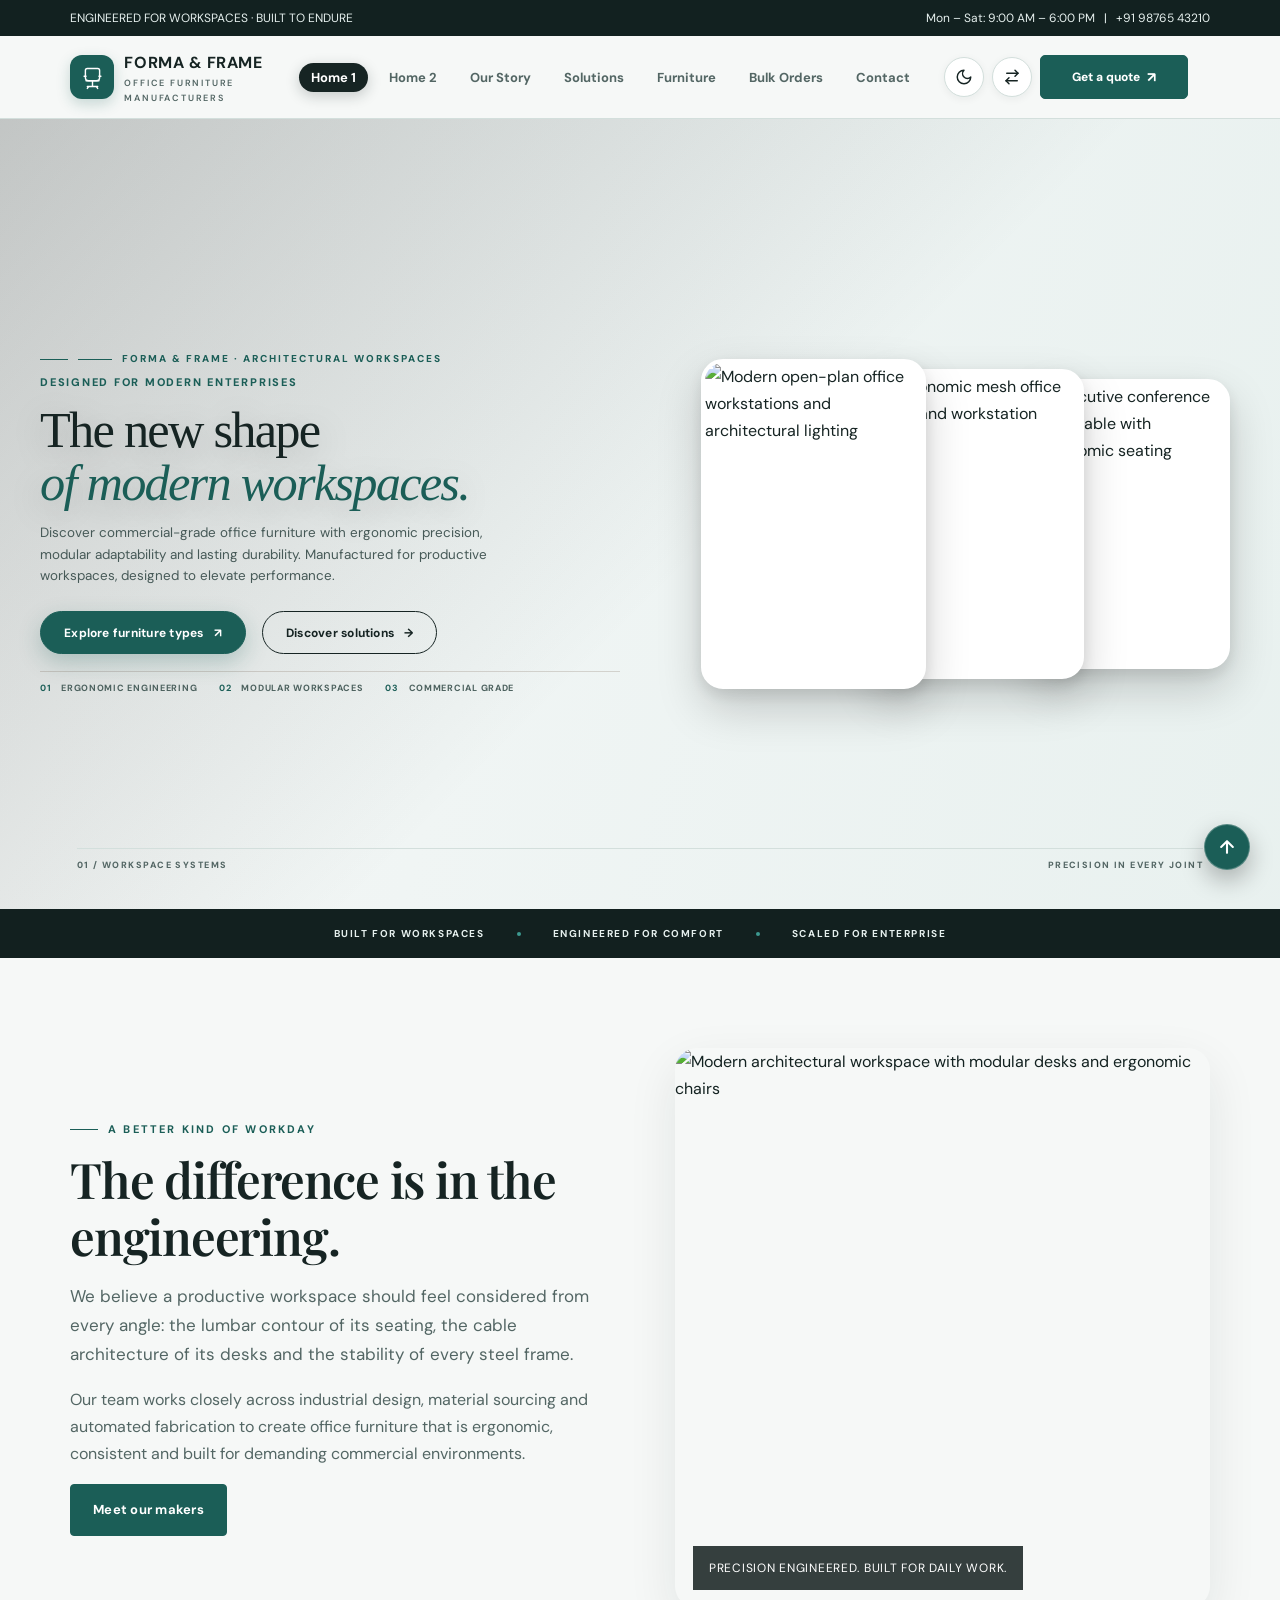
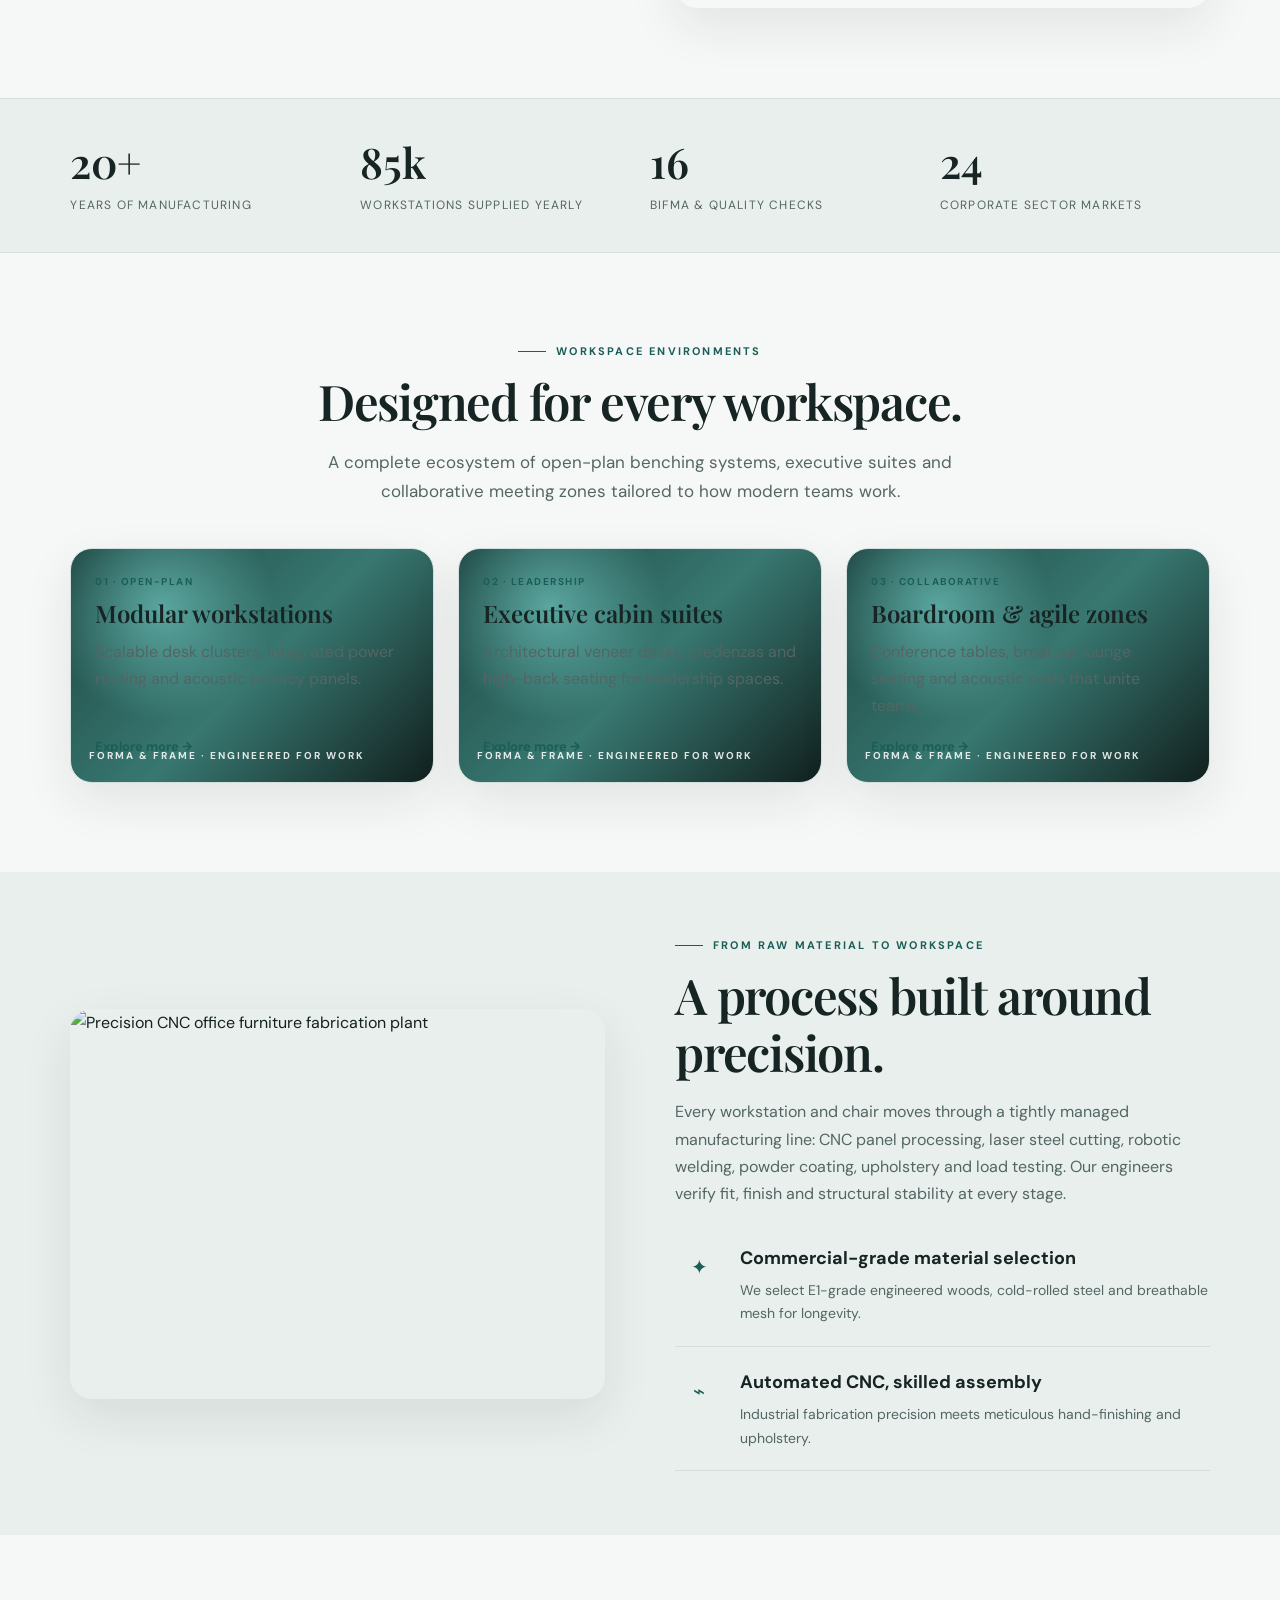
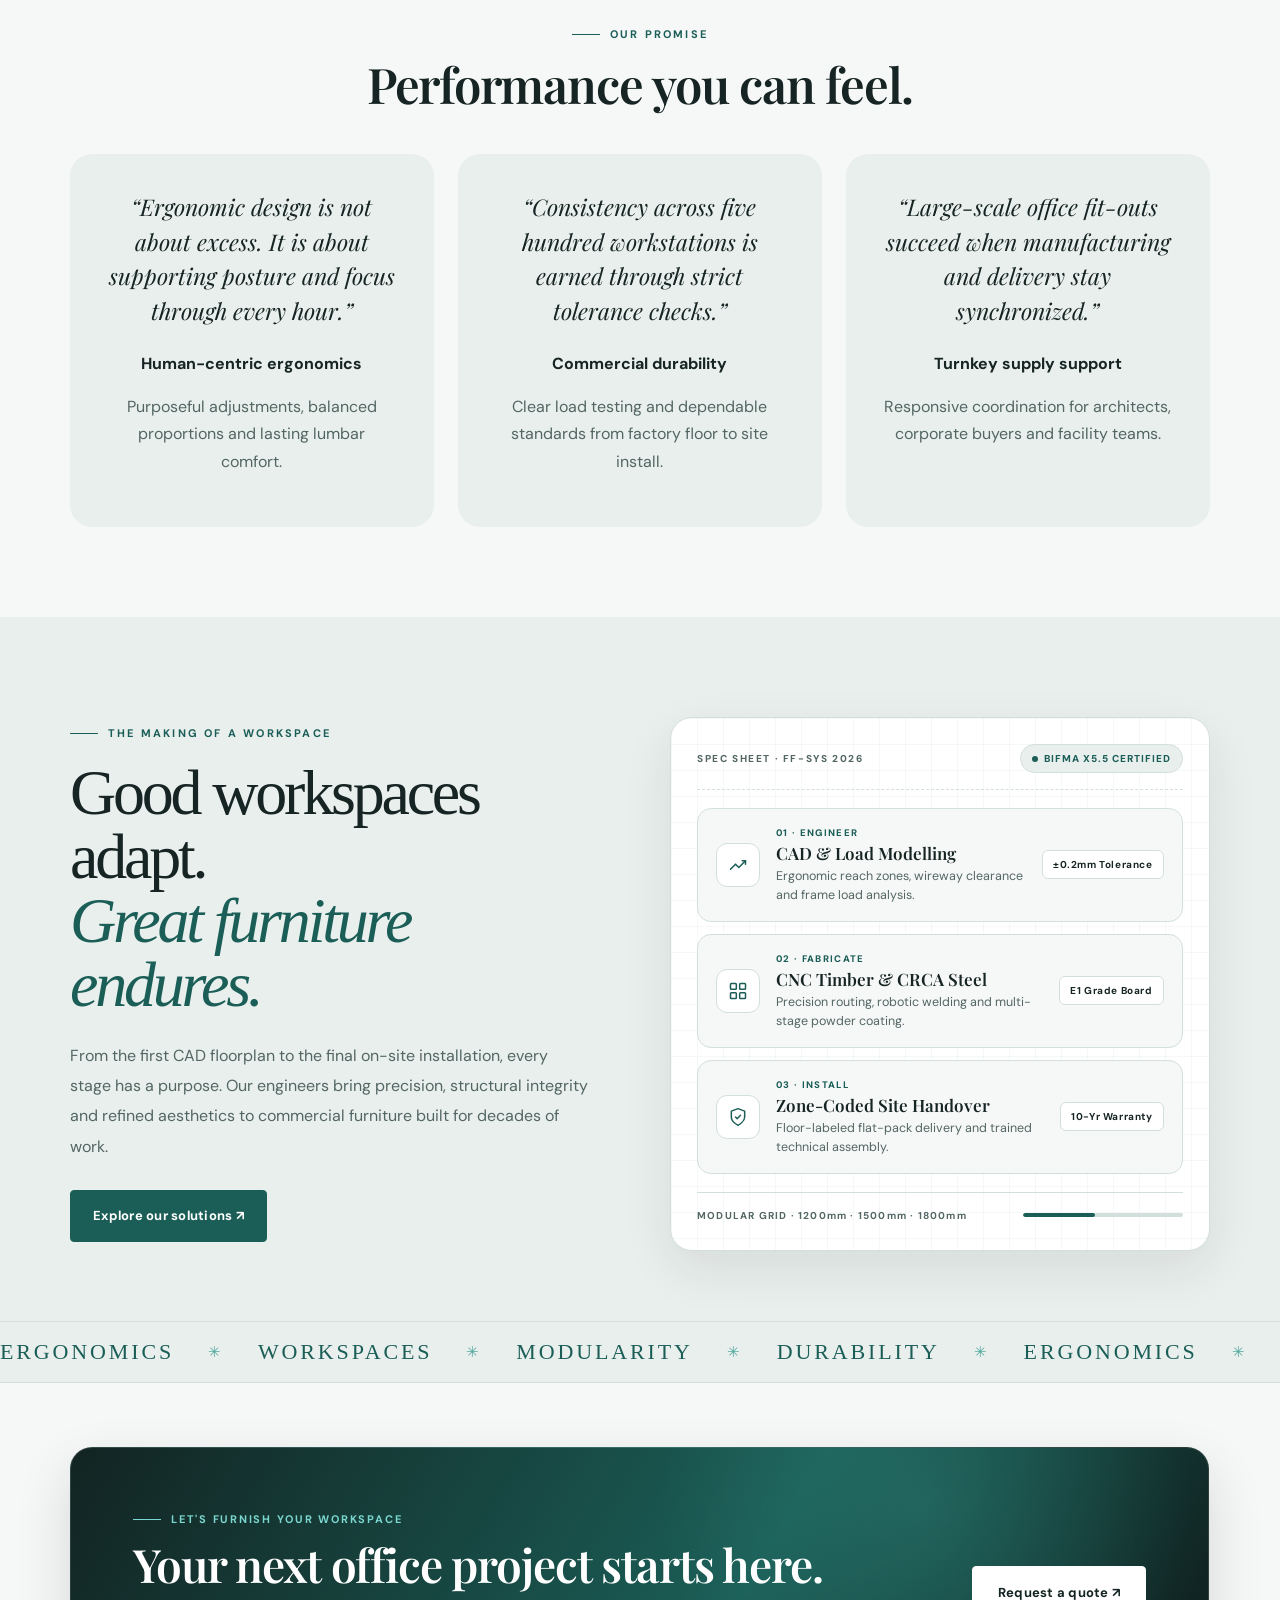
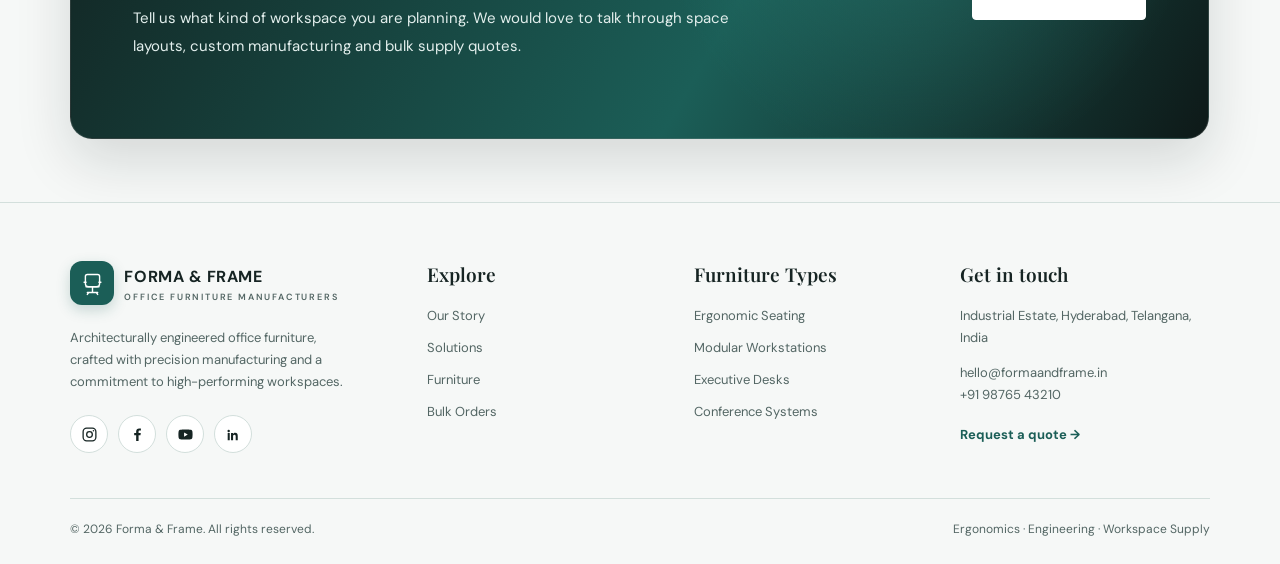
==== index.html @ 7ad36240 "Initial commit: Forma & Frame Office Furniture Manufacturer & Supplier website" ====
<!doctype html>
<html lang="en" dir="ltr">
<head>
  <meta charset="utf-8">
  <meta name="viewport" content="width=device-width,initial-scale=1">
  <meta name="description" content="Commercial office furniture manufacturer and supplier creating ergonomic workspaces, modular workstations, and bulk corporate supply partnerships.">
  <title>Home 1 | Forma &amp; Frame</title>
  <link rel="icon" type="image/svg+xml" href="assets/favicon.svg">
  <link rel="stylesheet" href="assets/style.css">
</head>
<body>

  <!-- ================= TOP BAR ================= -->
  <div class="topline">
    <div class="container">
      <span>ENGINEERED FOR WORKSPACES · BUILT TO ENDURE</span>
      <span>Mon – Sat: 9:00 AM – 6:00 PM &nbsp; | &nbsp; +91 98765 43210</span>
    </div>
  </div>

  <!-- ================= HEADER & NAVIGATION ================= -->
  <header class="header">
    <div class="container navwrap">
      <a class="brand" href="index.html">
        <span class="brandmark" aria-hidden="true">
          <svg viewBox="0 0 48 48" role="img" focusable="false">
            <path d="M16 10h16a3 3 0 0 1 3 3v11a5 5 0 0 1-5 5H18a5 5 0 0 1-5-5V13a3 3 0 0 1 3-3z" fill="none" stroke="currentColor" stroke-width="2.2" stroke-linecap="round" stroke-linejoin="round"/>
            <path d="M11 22h3m20 0h3M14 29h20M24 29v9m-8 0h16m-14 0-2 3m14-3 2 3" fill="none" stroke="currentColor" stroke-width="2.2" stroke-linecap="round" stroke-linejoin="round"/>
          </svg>
        </span>
        <span>FORMA &amp; FRAME<small>OFFICE FURNITURE MANUFACTURERS</small></span>
      </a>

      <nav class="navlinks" id="navlinks">
        <a href="index.html" class="active">Home 1</a>
        <a href="home-2.html" class="">Home 2</a>
        <a href="our-story.html" class="">Our Story</a>
        <a href="solutions.html" class="">Solutions</a>
        <a href="furniture.html" class="">Furniture</a>
        <a href="bulk-orders.html" class="">Bulk Orders</a>
        <a href="contact.html" class="">Contact</a>
        <div class="nav-menu-tools">
          <button class="tool tool-theme" id="themeBtn" aria-label="Toggle light and dark theme" title="Toggle theme">
            <span class="tool-symbol" aria-hidden="true">
              <svg class="icon-moon" viewBox="0 0 24 24"><path d="M12 3a6 6 0 0 0 9 9 9 9 0 1 1-9-9Z"/></svg>
              <svg class="icon-sun" viewBox="0 0 24 24"><circle cx="12" cy="12" r="4"/><path d="M12 2v2m0 16v2M4.93 4.93l1.41 1.41m11.32 11.32 1.41 1.41M2 12h2m16 0h2M4.93 19.07l1.41-1.41m11.32-11.32 1.41-1.41"/></svg>
            </span>
            <span class="tool-label">Theme</span>
          </button>
          <button class="tool tool-rtl" id="rtlBtn" aria-label="Switch text direction" title="Switch LTR and RTL">
            <span class="tool-symbol rtl-symbol" aria-hidden="true">
              <svg viewBox="0 0 24 24"><path d="M16 3l4 4-4 4"/><path d="M20 7H5"/><path d="M8 21l-4-4 4-4"/><path d="M4 17h15"/></svg>
            </span>
            <span class="tool-label">LTR / RTL</span>
          </button>
          <a class="nav-contact" href="get-quote.html">Get a quote <span>↗</span></a>
        </div>
      </nav>

      <div class="navtools">
        <button class="menu-btn" id="menuBtn" aria-label="Open menu" aria-expanded="false">☰</button>
      </div>
    </div>
  </header>

  <main>

    <!-- ================= HERO SECTION ================= -->
    <section class="hero hero-luxe hero-home-one">
      <div class="container hero-luxe-grid">
        <div class="hero-content reveal">
          <span class="eyebrow"><span class="eyebrow-line"></span> FORMA &amp; FRAME · ARCHITECTURAL WORKSPACES</span>
          <p class="hero-kicker">DESIGNED FOR MODERN ENTERPRISES</p>
          <h1 class="display hero-title-one">The new shape<br><em>of modern workspaces.</em></h1>
          <p class="hero-description">Discover commercial-grade office furniture with ergonomic precision, modular adaptability and lasting durability. Manufactured for productive workspaces, designed to elevate performance.</p>
          <div class="hero-actions">
            <a class="btn hero-btn-primary" href="furniture.html">Explore furniture types <span>↗</span></a>
            <a class="btn outline hero-btn-secondary" href="solutions.html">Discover solutions <span>→</span></a>
          </div>
          <div class="hero-proof">
            <span><b>01</b> ERGONOMIC ENGINEERING</span>
            <span><b>02</b> MODULAR WORKSPACES</span>
            <span><b>03</b> COMMERCIAL GRADE</span>
          </div>
        </div>

        <div class="hero-sequence-wrap reveal">
          <div class="hero-sequence-stage">
            <div class="hero-sequence-card seq-card-1" title="Modular Open Workspaces">
              <img src="https://images.unsplash.com/photo-1497366216548-37526070297c?auto=format&fit=crop&w=1000&q=85" alt="Modern open-plan office workstations and architectural lighting" loading="eager">
            </div>
            <div class="hero-sequence-card seq-card-2" title="Ergonomic Task Seating">
              <img src="https://images.unsplash.com/photo-1580480055273-228ff5388ef8?auto=format&fit=crop&w=1000&q=85" alt="Ergonomic mesh office chair and workstation setup" loading="eager">
            </div>
            <div class="hero-sequence-card seq-card-3" title="Executive Boardrooms">
              <img src="https://images.unsplash.com/photo-1497366811353-6870744d04b2?auto=format&fit=crop&w=1000&q=85" alt="Executive conference room table with ergonomic seating" loading="eager">
            </div>
          </div>
        </div>
      </div>

      <div class="hero-bottom-rule">
        <span>01 / WORKSPACE SYSTEMS</span>
        <span>PRECISION IN EVERY JOINT</span>
      </div>
    </section>

    <!-- ================= BRAND PROMISE BAND ================= -->
    <section class="brand-promise">
      <div class="container">
        <span>BUILT FOR WORKSPACES</span>
        <i></i>
        <span>ENGINEERED FOR COMFORT</span>
        <i></i>
        <span>SCALED FOR ENTERPRISE</span>
      </div>
    </section>

    <!-- ================= ENGINEERING INTRO SECTION ================= -->
    <section class="section">
      <div class="container split">
        <div class="reveal">
          <span class="eyebrow">A BETTER KIND OF WORKDAY</span>
          <h2 class="h2">The difference is in the engineering.</h2>
          <p class="lead">We believe a productive workspace should feel considered from every angle: the lumbar contour of its seating, the cable architecture of its desks and the stability of every steel frame.</p>
          <p class="muted">Our team works closely across industrial design, material sourcing and automated fabrication to create office furniture that is ergonomic, consistent and built for demanding commercial environments.</p>
          <a class="btn" href="our-story.html">Meet our makers</a>
        </div>
        <div class="photo tall reveal">
          <img src="https://images.unsplash.com/photo-1497215728101-856f4ea42174?auto=format&fit=crop&w=1600&q=88" alt="Modern architectural workspace with modular desks and ergonomic chairs">
          <div class="photo-caption">PRECISION ENGINEERED. BUILT FOR DAILY WORK.</div>
        </div>
      </div>
    </section>

    <!-- ================= STATISTICS BAND ================= -->
    <section class="statband">
      <div class="container stats">
        <div class="stat">
          <strong>20+</strong>
          <span>Years of manufacturing</span>
        </div>
        <div class="stat">
          <strong>85k</strong>
          <span>Workstations supplied yearly</span>
        </div>
        <div class="stat">
          <strong>16</strong>
          <span>BIFMA &amp; quality checks</span>
        </div>
        <div class="stat">
          <strong>24</strong>
          <span>Corporate sector markets</span>
        </div>
      </div>
    </section>

    <!-- ================= WORKSPACE ENVIRONMENTS (3 CARDS) ================= -->
    <section class="section">
      <div class="container">
        <div class="section-head center">
          <span class="eyebrow">WORKSPACE ENVIRONMENTS</span>
          <h2 class="h2">Designed for every workspace.</h2>
          <p class="lead" style="margin:auto">A complete ecosystem of open-plan benching systems, executive suites and collaborative meeting zones tailored to how modern teams work.</p>
        </div>

        <div class="grid three">
          <article class="card reveal">
            <img src="https://images.unsplash.com/photo-1524758631624-e2822e304c36?auto=format&fit=crop&w=1600&q=88" alt="Open-plan modular team workstations" loading="lazy">
            <div class="card-body">
              <span class="tag">01 · Open-Plan</span>
              <h3 class="h3">Modular workstations</h3>
              <p>Scalable desk clusters, integrated power routing and acoustic privacy panels.</p>
              <a class="link-arrow" href="furniture.html">Explore more →</a>
            </div>
          </article>

          <article class="card reveal">
            <img src="https://images.unsplash.com/photo-1518455027359-f3f8164ba6bd?auto=format&fit=crop&w=1600&q=88" alt="Executive office suite desk and seating" loading="lazy">
            <div class="card-body">
              <span class="tag">02 · Leadership</span>
              <h3 class="h3">Executive cabin suites</h3>
              <p>Architectural veneer desks, credenzas and high-back seating for leadership spaces.</p>
              <a class="link-arrow" href="furniture.html">Explore more →</a>
            </div>
          </article>

          <article class="card reveal">
            <img src="https://images.unsplash.com/photo-1517502884422-41eaead166d4?auto=format&fit=crop&w=1600&q=88" alt="Collaborative conference room and breakout workspace" loading="lazy">
            <div class="card-body">
              <span class="tag">03 · Collaborative</span>
              <h3 class="h3">Boardroom &amp; agile zones</h3>
              <p>Conference tables, breakout lounge seating and acoustic pods that unite teams.</p>
              <a class="link-arrow" href="furniture.html">Explore more →</a>
            </div>
          </article>
        </div>
      </div>
    </section>

    <!-- ================= MANUFACTURING PROCESS SPLIT ================= -->
    <section class="section tight" style="background:var(--surface2)">
      <div class="container split">
        <div class="photo reveal">
          <img src="https://images.unsplash.com/photo-1581092160607-ee22621dd758?auto=format&fit=crop&w=1600&q=88" alt="Precision CNC office furniture fabrication plant">
        </div>
        <div class="reveal">
          <span class="eyebrow">FROM RAW MATERIAL TO WORKSPACE</span>
          <h2 class="h2">A process built around precision.</h2>
          <p class="muted">Every workstation and chair moves through a tightly managed manufacturing line: CNC panel processing, laser steel cutting, robotic welding, powder coating, upholstery and load testing. Our engineers verify fit, finish and structural stability at every stage.</p>
          <div class="feature">
            <span class="feature-icon">✦</span>
            <div>
              <h3>Commercial-grade material selection</h3>
              <p>We select E1-grade engineered woods, cold-rolled steel and breathable mesh for longevity.</p>
            </div>
          </div>
          <div class="feature">
            <span class="feature-icon">⌁</span>
            <div>
              <h3>Automated CNC, skilled assembly</h3>
              <p>Industrial fabrication precision meets meticulous hand-finishing and upholstery.</p>
            </div>
          </div>
        </div>
      </div>
    </section>

    <!-- ================= OUR PROMISE / TESTIMONIALS ================= -->
    <section class="section">
      <div class="container">
        <div class="section-head center">
          <span class="eyebrow">OUR PROMISE</span>
          <h2 class="h2">Performance you can feel.</h2>
        </div>

        <div class="grid three">
          <div class="testimonial reveal">
            <div class="quote">“Ergonomic design is not about excess. It is about supporting posture and focus through every hour.”</div>
            <b>Human-centric ergonomics</b>
            <p class="muted">Purposeful adjustments, balanced proportions and lasting lumbar comfort.</p>
          </div>

          <div class="testimonial reveal">
            <div class="quote">“Consistency across five hundred workstations is earned through strict tolerance checks.”</div>
            <b>Commercial durability</b>
            <p class="muted">Clear load testing and dependable standards from factory floor to site install.</p>
          </div>

          <div class="testimonial reveal">
            <div class="quote">“Large-scale office fit-outs succeed when manufacturing and delivery stay synchronized.”</div>
            <b>Turnkey supply support</b>
            <p class="muted">Responsive coordination for architects, corporate buyers and facility teams.</p>
          </div>
        </div>
      </div>
    </section>

    <!-- ================= ARCHITECTURAL ENGINEERING SPEC STAGE ================= -->
    <section class="motion-showcase motion-showcase-one">
      <div class="container motion-showcase-grid">
        <div class="motion-copy reveal">
          <span class="eyebrow">THE MAKING OF A WORKSPACE</span>
          <h2 class="h2">Good workspaces adapt.<br><em>Great furniture endures.</em></h2>
          <p>From the first CAD floorplan to the final on-site installation, every stage has a purpose. Our engineers bring precision, structural integrity and refined aesthetics to commercial furniture built for decades of work.</p>
          <a class="btn" href="solutions.html">Explore our solutions ↗</a>
        </div>

        <div class="blueprint-stage reveal" aria-label="Architectural office furniture engineering specifications">
          <div class="blueprint-header">
            <span class="blueprint-code">SPEC SHEET · FF-SYS 2026</span>
            <span class="blueprint-badge"><i></i> BIFMA X5.5 CERTIFIED</span>
          </div>

          <div class="blueprint-modules">
            <div class="blueprint-module">
              <div class="blueprint-icon" aria-hidden="true">
                <svg viewBox="0 0 24 24"><path d="M3 17l6-6 4 4 8-8"/><path d="M17 7h4v4"/></svg>
              </div>
              <div class="blueprint-meta">
                <span>01 · ENGINEER</span>
                <h3>CAD &amp; Load Modelling</h3>
                <p>Ergonomic reach zones, wireway clearance and frame load analysis.</p>
              </div>
              <span class="blueprint-spec">±0.2mm Tolerance</span>
            </div>

            <div class="blueprint-module">
              <div class="blueprint-icon" aria-hidden="true">
                <svg viewBox="0 0 24 24"><rect x="3" y="3" width="7" height="7" rx="1"/><rect x="14" y="3" width="7" height="7" rx="1"/><rect x="3" y="14" width="7" height="7" rx="1"/><rect x="14" y="14" width="7" height="7" rx="1"/></svg>
              </div>
              <div class="blueprint-meta">
                <span>02 · FABRICATE</span>
                <h3>CNC Timber &amp; CRCA Steel</h3>
                <p>Precision routing, robotic welding and multi-stage powder coating.</p>
              </div>
              <span class="blueprint-spec">E1 Grade Board</span>
            </div>

            <div class="blueprint-module">
              <div class="blueprint-icon" aria-hidden="true">
                <svg viewBox="0 0 24 24"><path d="M12 22s8-4 8-10V5l-8-3-8 3v7c0 6 8 10 8 10z"/><path d="M9 12l2 2 4-4"/></svg>
              </div>
              <div class="blueprint-meta">
                <span>03 · INSTALL</span>
                <h3>Zone-Coded Site Handover</h3>
                <p>Floor-labeled flat-pack delivery and trained technical assembly.</p>
              </div>
              <span class="blueprint-spec">10-Yr Warranty</span>
            </div>
          </div>

          <div class="blueprint-footer">
            <span>MODULAR GRID · 1200mm · 1500mm · 1800mm</span>
            <div class="blueprint-caliper" aria-hidden="true"><i></i></div>
          </div>
        </div>
      </div>

      <div class="moving-word-track">
        <div class="moving-word-inner">
          <span>ERGONOMICS</span><i>✳</i>
          <span>WORKSPACES</span><i>✳</i>
          <span>MODULARITY</span><i>✳</i>
          <span>DURABILITY</span><i>✳</i>
          <span>ERGONOMICS</span><i>✳</i>
          <span>WORKSPACES</span><i>✳</i>
          <span>MODULARITY</span><i>✳</i>
          <span>DURABILITY</span><i>✳</i>
        </div>
      </div>
    </section>

    <!-- ================= CALL TO ACTION SECTION ================= -->
    <section class="section tight">
      <div class="container">
        <div class="cta reveal" style="background-image:linear-gradient(105deg,rgba(14,26,25,.94),rgba(14,26,25,.70)),url('https://images.unsplash.com/photo-1497366754035-f200968a6e72?auto=format&fit=crop&w=1800&q=85');background-position:center;background-size:cover">
          <div>
            <span class="eyebrow">LET'S FURNISH YOUR WORKSPACE</span>
            <h2 class="h2" style="color:white">Your next office project starts here.</h2>
            <p>Tell us what kind of workspace you are planning. We would love to talk through space layouts, custom manufacturing and bulk supply quotes.</p>
          </div>
          <a class="btn light" href="get-quote.html">Request a quote ↗</a>
        </div>
      </div>
    </section>

  </main>

  <!-- ================= FOOTER ================= -->
  <footer class="footer">
    <div class="container">
      <div class="footer-grid">
        <div>
          <a class="brand" href="index.html">
            <span class="brandmark" aria-hidden="true">
              <svg viewBox="0 0 48 48" role="img" focusable="false">
                <path d="M16 10h16a3 3 0 0 1 3 3v11a5 5 0 0 1-5 5H18a5 5 0 0 1-5-5V13a3 3 0 0 1 3-3z" fill="none" stroke="currentColor" stroke-width="2.2" stroke-linecap="round" stroke-linejoin="round"/>
                <path d="M11 22h3m20 0h3M14 29h20M24 29v9m-8 0h16m-14 0-2 3m14-3 2 3" fill="none" stroke="currentColor" stroke-width="2.2" stroke-linecap="round" stroke-linejoin="round"/>
              </svg>
            </span>
            <span>FORMA &amp; FRAME<small>OFFICE FURNITURE MANUFACTURERS</small></span>
          </a>
          <p style="max-width:290px;margin-top:20px">Architecturally engineered office furniture, crafted with precision manufacturing and a commitment to high-performing workspaces.</p>
          <div class="footer-social" aria-label="Social media">
            <a href="https://www.instagram.com/" target="_blank" rel="noopener" aria-label="Instagram" title="Instagram">
              <svg viewBox="0 0 24 24" aria-hidden="true"><rect x="3" y="3" width="18" height="18" rx="5" fill="none" stroke="currentColor" stroke-width="1.8"/><circle cx="12" cy="12" r="4" fill="none" stroke="currentColor" stroke-width="1.8"/><circle cx="17.6" cy="6.7" r="1.1" fill="currentColor"/></svg>
            </a>
            <a href="https://www.facebook.com/" target="_blank" rel="noopener" aria-label="Facebook" title="Facebook">
              <svg viewBox="0 0 24 24" aria-hidden="true"><path fill="currentColor" d="M13.5 21v-8h2.7l.4-3.1h-3.1v-2c0-.9.3-1.5 1.6-1.5h1.7V3.6c-.3 0-1.3-.1-2.5-.1-2.5 0-4.2 1.5-4.2 4.3v2.1H7.3V13h2.8v8z"/></svg>
            </a>
            <a href="https://www.youtube.com/" target="_blank" rel="noopener" aria-label="YouTube" title="YouTube">
              <svg viewBox="0 0 24 24" aria-hidden="true"><path fill="currentColor" d="M21.58 7.19a2.5 2.5 0 0 0-1.76-1.77C18.26 5 12 5 12 5s-6.26 0-7.82.42A2.5 2.5 0 0 0 2.42 7.19C2 8.76 2 12 2 12s0 3.24.42 4.81a2.5 2.5 0 0 0 1.76 1.77C5.74 19 12 19 12 19s6.26 0 7.82-.42a2.5 2.5 0 0 0 1.76-1.77C22 15.24 22 12 22 12s0-3.24-.42-4.81zM10 15V9l5.2 3z"/></svg>
            </a>
            <a href="https://www.linkedin.com/" target="_blank" rel="noopener" aria-label="LinkedIn" title="LinkedIn">
              <svg viewBox="0 0 24 24" aria-hidden="true"><path fill="currentColor" d="M5.2 8.7a1.7 1.7 0 1 0 0-3.4 1.7 1.7 0 0 0 0 3.4ZM3.8 10h2.9v10H3.8zm4.7 0h2.8v1.4h.1c.4-.8 1.4-1.7 2.9-1.7 3.1 0 3.7 2 3.7 4.6V20h-2.9v-5.1c0-1.2 0-2.7-1.7-2.7s-2 1.3-2 2.6V20H8.5z"/></svg>
            </a>
          </div>
        </div>

        <div>
          <h3>Explore</h3>
          <div class="footer-links">
            <a href="our-story.html">Our Story</a>
            <a href="solutions.html">Solutions</a>
            <a href="furniture.html">Furniture</a>
            <a href="bulk-orders.html">Bulk Orders</a>
          </div>
        </div>

        <div>
          <h3>Furniture Types</h3>
          <div class="footer-links">
            <a href="furniture.html">Ergonomic Seating</a>
            <a href="furniture.html">Modular Workstations</a>
            <a href="furniture.html">Executive Desks</a>
            <a href="furniture.html">Conference Systems</a>
          </div>
        </div>

        <div>
          <h3>Get in touch</h3>
          <p>Industrial Estate, Hyderabad, Telangana, India</p>
          <p>hello@formaandframe.in<br>+91 98765 43210</p>
          <a class="link-arrow" href="get-quote.html">Request a quote →</a>
        </div>
      </div>

      <div class="footer-bottom">
        <span>© 2026 Forma &amp; Frame. All rights reserved.</span>
        <span>Ergonomics · Engineering · Workspace Supply</span>
        <button class="back-to-top" type="button" aria-label="Back to top" title="Back to top">
          <svg viewBox="0 0 24 24" aria-hidden="true" fill="none" stroke="currentColor" stroke-width="2.5" stroke-linecap="round" stroke-linejoin="round"><path d="M12 19V5m-7 7 7-7 7 7"/></svg>
        </button>
      </div>
    </div>
  </footer>

  <script src="assets/script.js"></script>
</body>
</html>
---- assets/style.css ----
@import url('https://fonts.googleapis.com/css2?family=DM+Sans:wght@400;500;600;700&family=Playfair+Display:wght@500;600;700&display=swap');
:root{--bg:#f6f8f7;--surface:#fff;--surface2:#e9efed;--text:#162423;--muted:#536664;--line:#d3dfdc;--accent:#1b5e57;--accent2:#2e857c;--nav:#f6f8f7;--shadow:0 18px 50px rgba(18,38,36,.09);--radius:22px}*{box-sizing:border-box}html{scroll-behavior:smooth;scroll-padding-top:90px}body{margin:0;background:var(--bg);color:var(--text);font:16px/1.7 'DM Sans',sans-serif;transition:background .25s,color .25s}body.dark{--bg:#111817;--surface:#192322;--surface2:#212e2c;--text:#eef4f3;--muted:#9eb2af;--line:#2d3e3c;--nav:#141d1c;--shadow:0 18px 50px rgba(0,0,0,.35);--accent:#52b7ae;--accent2:#7bd6cf}body[dir=rtl]{font-family:'DM Sans',sans-serif}a{color:inherit;text-decoration:none}img{display:block;max-width:100%;width:100%;object-fit:cover}button,input,textarea,select{font:inherit}.container{width:min(1160px,calc(100% - 44px));margin:auto}.topline{background:#122120;color:#e6f0ee;font-size:12px;padding:8px 0}.topline .container{display:flex;justify-content:space-between;gap:20px}.header{position:sticky;top:0;z-index:50;background:var(--nav);border-bottom:1px solid var(--line);backdrop-filter:blur(16px)}.navwrap{height:82px;display:flex;align-items:center;justify-content:space-between;gap:20px}.brand{display:flex;align-items:center;gap:11px;font-weight:700;letter-spacing:.04em}.brandmark{width:42px;height:42px;border-radius:50%;display:grid;place-items:center;background:var(--accent);color:white;font-family:Georgia;font-size:21px}.brand small{display:block;font-size:9px;letter-spacing:.2em;color:var(--muted);font-weight:600}.navlinks{display:flex;align-items:center;gap:24px;font-size:13px;font-weight:700}.navlinks a{color:var(--muted);transition:.2s}.navlinks a:hover,.navlinks a.active{color:var(--accent)}.navtools{display:flex;align-items:center;gap:8px}.tool,.menu-btn{border:1px solid var(--line);background:var(--surface);color:var(--text);border-radius:50px;padding:9px 12px;cursor:pointer;font-size:12px}.menu-btn{display:none}.btn{display:inline-flex;align-items:center;justify-content:center;gap:10px;padding:14px 22px;border-radius:4px;background:var(--accent);color:#fff;border:1px solid var(--accent);font-weight:700;font-size:13px;letter-spacing:.02em;transition:.25s;cursor:pointer}.btn:hover{background:var(--text);border-color:var(--text);color:var(--bg);transform:translateY(-2px)}.btn:hover *{color:var(--bg)}.btn.outline{background:transparent;color:var(--text);border-color:var(--line)}.btn.outline:hover{background:var(--text);border-color:var(--text);color:var(--bg)}.btn.light{background:#fff;color:#142423;border-color:#fff}.btn.light:hover{background:var(--text);border-color:var(--text);color:var(--bg)}.eyebrow{color:var(--accent);font-size:11px;font-weight:700;letter-spacing:.2em;text-transform:uppercase;display:flex;align-items:center;gap:10px}.eyebrow:before{content:'';width:28px;height:1px;background:currentColor}.center{text-align:center}.center .eyebrow{justify-content:center}.display{font:600 clamp(42px,6vw,76px)/1.08 'Playfair Display',serif;letter-spacing:-.035em;margin:18px 0}.h2{font:600 clamp(32px,4vw,49px)/1.16 'Playfair Display',serif;letter-spacing:-.025em;margin:12px 0 18px}.h3{font:600 24px/1.25 'Playfair Display',serif;margin:0 0 10px}.lead{font-size:17px;color:var(--muted);max-width:650px}.muted{color:var(--muted)}.section{padding:94px 0}.section.tight{padding:66px 0}.section-head{max-width:720px;margin-bottom:42px}.section-head.center{margin-left:auto;margin-right:auto}.hero{min-height:680px;display:flex;align-items:center;position:relative;color:white;background-size:cover;background-position:center;isolation:isolate}.hero:before{content:'';position:absolute;inset:0;background:linear-gradient(90deg,rgba(14,25,24,.82),rgba(14,25,24,.22));z-index:-1}.hero-content{max-width:710px;padding:100px 0}.hero .eyebrow{color:#7bd6cf}.hero p{color:#e2efed;max-width:560px;font-size:18px;margin:22px 0 32px}.hero .display{max-width:760px}.hero-actions{display:flex;gap:12px;flex-wrap:wrap}.hero-note{position:absolute;right:5%;bottom:44px;border-left:1px solid rgba(255,255,255,.55);padding-left:18px;font-size:12px;color:#e6f2f0}.grid{display:grid;gap:24px}.grid.two{grid-template-columns:repeat(2,1fr)}.grid.three{grid-template-columns:repeat(3,1fr)}.grid.four{grid-template-columns:repeat(4,1fr)}.split{display:grid;grid-template-columns:1fr 1fr;gap:70px;align-items:center}.photo{border-radius:var(--radius);overflow:hidden;position:relative;box-shadow:var(--shadow)}.photo img{height:100%;min-height:390px;transition:transform .7s}.photo:hover img{transform:scale(1.04)}.photo.tall img{min-height:560px}.photo-caption{position:absolute;bottom:18px;left:18px;background:rgba(16,28,27,.84);color:white;padding:12px 16px;font-size:12px;letter-spacing:.06em}.card{background:var(--surface);border:1px solid var(--line);border-radius:var(--radius);overflow:hidden;box-shadow:var(--shadow);transition:transform .3s,border .3s}.card:hover{transform:translateY(-7px);border-color:var(--accent2)}.card img{height:245px}.card-body{padding:24px}.card-body p{color:var(--muted);margin:0 0 16px}.tag{font-size:10px;text-transform:uppercase;letter-spacing:.15em;color:var(--accent);font-weight:700}.link-arrow{color:var(--accent);font-size:13px;font-weight:700}.statband{background:var(--surface2);border-block:1px solid var(--line)}.stats{display:grid;grid-template-columns:repeat(4,1fr);gap:20px;padding:35px 0}.stat strong{font:600 42px 'Playfair Display';display:block}.stat span{font-size:12px;color:var(--muted);text-transform:uppercase;letter-spacing:.1em}.quote{font:italic 23px/1.5 'Playfair Display';max-width:800px;margin:0 auto 22px}.avatar{width:46px;height:46px;border-radius:50%;object-fit:cover}.testimonial{padding:36px;background:var(--surface2);border-radius:var(--radius);text-align:center}.cta{background:linear-gradient(110deg,rgba(16,30,28,.92),rgba(16,30,28,.62)),url(https://images.unsplash.com/photo-1497366216548-37526070297c?auto=format&fit=crop&w=1200&q=85) center/cover;color:white;border-radius:var(--radius);padding:58px;display:flex;justify-content:space-between;align-items:center;gap:30px}.cta p{color:#d8e8e6;max-width:550px}.page-hero{min-height:350px;display:grid;place-items:center;text-align:center;color:white;background-size:cover;background-position:center;position:relative;isolation:isolate}.page-hero:before{content:'';position:absolute;inset:0;background:rgba(14,26,25,.68);z-index:-1}.page-hero .display{font-size:clamp(40px,5vw,60px);margin:10px 0}.crumb{font-size:12px;color:#d8e8e6}.crumb a{color:#7bd6cf}.process{display:grid;grid-template-columns:repeat(4,1fr);gap:18px}.step{padding:26px;border-top:2px solid var(--accent);background:var(--surface)}.step b{font:600 34px 'Playfair Display';color:var(--accent2)}.step p{color:var(--muted);font-size:14px}.feature{display:flex;gap:17px;padding:20px 0;border-bottom:1px solid var(--line)}.feature-icon{width:48px;height:48px;flex:none;border-radius:50%;background:var(--surface2);display:grid;place-items:center;color:var(--accent);font-size:20px}.feature h3{font-size:18px;margin:0 0 5px}.feature p{margin:0;color:var(--muted);font-size:14px}.faq{max-width:850px;margin:auto}.faq details{background:var(--surface);border:1px solid var(--line);border-radius:12px;margin:12px 0;padding:19px 22px}.faq summary{font-weight:700;cursor:pointer}.faq details p{color:var(--muted);margin-bottom:0}.contact-grid{display:grid;grid-template-columns:.85fr 1.15fr;gap:28px}.contact-panel,.form-panel{background:var(--surface);border:1px solid var(--line);border-radius:var(--radius);padding:32px}.contact-item{padding:17px 0;border-bottom:1px solid var(--line)}.contact-item small{color:var(--muted);display:block}.contact-item strong{font-size:15px}.form-grid{display:grid;grid-template-columns:1fr 1fr;gap:16px}.field{display:flex;flex-direction:column;gap:7px}.field.full{grid-column:1/-1}.field label{font-size:12px;font-weight:700}.field input,.field textarea,.field select{width:100%;padding:13px 14px;border-radius:8px;border:1px solid var(--line);background:var(--bg);color:var(--text);outline:none}.field input:focus,.field textarea:focus{border-color:var(--accent)}.field textarea{min-height:120px;resize:vertical}.mapframe{width:100%;height:340px;border:0;border-radius:var(--radius);filter:grayscale(.25)}.footer{background:var(--nav);color:var(--text);border-top:1px solid var(--line);padding:68px 0 24px}.footer-grid{display:grid;grid-template-columns:1.4fr 1fr 1fr 1.1fr;gap:40px}.footer p,.footer a{color:var(--muted);font-size:13px}.footer a:hover{color:var(--accent)}.footer h3{font:600 19px 'Playfair Display';color:var(--text);margin:0 0 18px}.footer-links{display:grid;gap:10px}.footer-bottom{border-top:1px solid var(--line);margin-top:45px;padding-top:20px;display:flex;justify-content:space-between;color:var(--muted);font-size:12px}.reveal{opacity:0;transform:translateY(22px);transition:opacity .7s,transform .7s}.reveal.visible{opacity:1;transform:none}.badge{display:inline-block;background:var(--surface2);padding:6px 10px;border-radius:50px;font-size:11px;color:var(--accent);font-weight:700}.product-price{color:var(--accent);font-weight:700}.image-strip{display:grid;grid-template-columns:1.3fr .8fr .8fr;gap:15px}.image-strip img{height:260px;border-radius:15px}.image-strip img:first-child{height:360px}.notice{margin-top:15px;font-size:13px;color:var(--muted)}
@media(max-width:1000px){.navlinks{gap:13px;font-size:12px}.navtools .tool{padding:8px}.split{gap:35px}.footer-grid{grid-template-columns:repeat(2,1fr)}}
@media(max-width:780px){.topline{display:none}.navwrap{height:72px}.menu-btn{display:inline-flex}.navlinks{display:none;position:absolute;top:72px;left:0;right:0;background:var(--nav);padding:18px 24px 25px;border-bottom:1px solid var(--line);flex-direction:column;align-items:stretch;gap:0;box-shadow:var(--shadow)}.navlinks.open{display:flex}.navlinks a{padding:12px 0;border-bottom:1px solid var(--line)}.navtools{margin-left:auto}.navtools .tool{font-size:11px}.hero{min-height:600px}.hero-content{padding:75px 0}.hero-note{display:none}.section{padding:70px 0}.grid.three,.grid.four{grid-template-columns:repeat(2,1fr)}.split{grid-template-columns:1fr;gap:30px}.photo img,.photo.tall img{min-height:300px;max-height:420px}.stats{grid-template-columns:repeat(2,1fr)}.process{grid-template-columns:repeat(2,1fr)}.contact-grid{grid-template-columns:1fr}.cta{padding:35px;display:block}.cta .btn{margin-top:10px}.page-hero{min-height:300px}}
@media(max-width:520px){.container{width:min(100% - 30px,1160px)}.brand{font-size:12px}.brandmark{width:36px;height:36px}.navtools{gap:5px}.navtools .tool{padding:8px}.grid.two,.grid.three,.grid.four{grid-template-columns:1fr}.card img{height:230px}.display{font-size:43px}.hero p{font-size:16px}.hero-actions .btn{width:100%}.stats{gap:10px}.stat strong{font-size:34px}.process{grid-template-columns:1fr}.form-grid{grid-template-columns:1fr}.field.full{grid-column:auto}.footer-grid{grid-template-columns:1fr;gap:28px}.footer-bottom{display:block;line-height:2}.image-strip{grid-template-columns:1fr 1fr}.image-strip img,.image-strip img:first-child{height:180px}.image-strip img:first-child{grid-column:1/-1}.contact-panel,.form-panel{padding:23px}.section-head{margin-bottom:28px}}
body[dir=rtl] .eyebrow:before{order:2}body[dir=rtl] .hero:before{background:linear-gradient(270deg,rgba(14,25,24,.82),rgba(14,25,24,.22))}body[dir=rtl] .photo-caption{left:auto;right:18px}body[dir=rtl] .hero-note{right:auto;left:5%;border-left:0;border-right:1px solid rgba(255,255,255,.55);padding-left:0;padding-right:18px}body[dir=rtl] .brand{letter-spacing:0}

/* PREMIUM REFINEMENT LAYER */
:root{--accent:#1b5e57;--accent2:#2e857c}
body.dark{--accent:#52b7ae;--accent2:#7bd6cf}
.hero{overflow:hidden;background-attachment:scroll}
.hero:after{content:"";position:absolute;inset:0;z-index:-1;pointer-events:none;background:linear-gradient(135deg,rgba(10,18,17,.22),transparent 55%)}
.hero-content{position:relative;z-index:1}
.hero-content .eyebrow{animation:fadeSlide .8s both}
.hero-title-one{animation:heroRise 1.05s cubic-bezier(.2,.8,.2,1) .12s both;text-wrap:balance;text-shadow:0 8px 34px rgba(0,0,0,.26)}
.hero-title-two{animation:heroReveal 1.2s cubic-bezier(.16,1,.3,1) .12s both;text-wrap:balance;text-shadow:0 10px 42px rgba(0,0,0,.3)}
.hero-content p{animation:fadeSlide .9s .35s both}
.hero-actions{animation:fadeSlide .9s .48s both}
@keyframes heroRise{from{opacity:0;transform:translateY(55px) scale(.97);filter:blur(8px)}to{opacity:1;transform:none;filter:blur(0)}}
@keyframes heroReveal{0%{opacity:0;clip-path:inset(0 0 100% 0);transform:translateY(25px)}100%{opacity:1;clip-path:inset(0);transform:none}}
@keyframes fadeSlide{from{opacity:0;transform:translateY(18px)}to{opacity:1;transform:none}}
.brand-promise{background:#12201f;color:#e6f0ee;padding:16px 0;letter-spacing:.16em;font-size:10px;font-weight:700}
.brand-promise .container{display:flex;justify-content:center;align-items:center;gap:32px;flex-wrap:wrap}
.brand-promise i{height:4px;width:4px;background:#3d9990;border-radius:50%}
.brand-promise.alt{background:var(--surface2);color:var(--text);border-bottom:1px solid var(--line)}
.reveal{transition-delay:var(--reveal-delay,0ms);will-change:transform,opacity}
.card img,.photo img,.service-feature img{filter:saturate(1.04) contrast(1.02)}
.card:hover img{transform:scale(1.055)}
.product-toolbar{display:flex;justify-content:space-between;align-items:center;gap:20px;margin:0 0 28px;padding:20px 24px;border:1px solid var(--line);border-radius:16px;background:var(--surface2)}
.product-toolbar p{margin:4px 0 0;font-size:13px}
.product-image{position:relative;overflow:hidden;background:linear-gradient(135deg,#4f8c86,#142826)}
.product-image img{height:270px;transition:transform .8s cubic-bezier(.2,.7,.2,1)}
.product-card:hover .product-image img{transform:scale(1.07)}
.product-index{position:absolute;top:16px;left:16px;background:rgba(16,30,28,.82);color:#fff;border:1px solid rgba(255,255,255,.25);padding:7px 11px;font-size:10px;letter-spacing:.14em}
.product-actions{display:flex;justify-content:space-between;align-items:center;gap:12px;flex-wrap:wrap;margin-top:20px}
.product-actions .btn{padding:11px 15px;font-size:12px}
.cart-count{display:inline-grid;place-items:center;min-width:22px;height:22px;padding:0 5px;background:#fff;color:#142826;border-radius:30px;font-size:11px}
.cart-backdrop{position:fixed;inset:0;background:rgba(10,18,17,.55);z-index:100;opacity:0;visibility:hidden;transition:.3s}
.cart-backdrop.open{opacity:1;visibility:visible}
.cart-drawer{position:fixed;z-index:101;right:0;top:0;width:min(460px,100%);height:100dvh;background:var(--surface);color:var(--text);padding:30px;display:flex;flex-direction:column;transform:translateX(105%);transition:transform .38s cubic-bezier(.2,.8,.2,1);box-shadow:-20px 0 70px rgba(0,0,0,.2)}
.cart-drawer.open{transform:translateX(0)}
.cart-head{display:flex;justify-content:space-between;align-items:center;gap:20px}
.cart-head .h2{font-size:32px;margin:5px 0}
.cart-close{width:42px;height:42px;border-radius:50%;border:1px solid var(--line);background:var(--surface2);color:var(--text);font-size:27px;cursor:pointer}
.cart-items{flex:1;overflow:auto;margin:24px 0;border-block:1px solid var(--line)}
.cart-line{display:flex;justify-content:space-between;align-items:center;gap:14px;padding:18px 0;border-bottom:1px solid var(--line)}
.cart-line strong,.cart-line small{display:block}.cart-line small{color:var(--muted);font-size:11px;margin-top:3px}
.qty-control{display:flex;align-items:center;gap:8px}.qty-control button{width:28px;height:28px;border-radius:50%;border:1px solid var(--line);background:var(--surface2);color:var(--text);cursor:pointer}.qty-control .remove-item{font-size:18px;color:#b34c3c}
.cart-foot{display:grid;gap:10px}.cart-foot .btn{width:100%}.cart-lock{overflow:hidden}
.service-feature-grid{display:grid;gap:28px}
.service-feature{display:grid;grid-template-columns:1fr 1fr;gap:42px;align-items:center;background:var(--surface);border:1px solid var(--line);border-radius:24px;overflow:hidden;box-shadow:var(--shadow)}
.service-feature.reverse img{order:2}.service-feature img{height:360px;min-height:100%;object-fit:cover;transition:transform .7s}.service-feature:hover img{transform:scale(1.035)}
.service-feature>div{padding:32px 42px 32px 0}.service-feature.reverse>div{padding:32px 0 32px 42px}
.service-feature p{color:var(--muted);line-height:1.85}
.image-fallback{background:radial-gradient(circle at 25% 25%,rgba(123,214,207,.6),transparent 35%),linear-gradient(135deg,#1d4541,#387871 52%,#11201e)!important;min-height:220px;position:relative;overflow:hidden}
.image-fallback:after{content:"FORMA & FRAME  ·  ENGINEERED FOR WORK";position:absolute;inset:auto 18px 18px;color:rgba(255,255,255,.86);font-size:10px;letter-spacing:.2em;font-weight:700}
.image-failed{display:none!important}
.page-hero{background-position:center 45%;background-size:cover}
.page-hero .container{position:relative;z-index:1}
.btn:focus-visible,.tool:focus-visible,.cart-close:focus-visible{outline:3px solid var(--accent2);outline-offset:3px}
@media(max-width:780px){.brand-promise .container{gap:12px;font-size:9px}.product-toolbar{align-items:flex-start;flex-direction:column}.product-toolbar .btn{width:100%}.service-feature,.service-feature.reverse{grid-template-columns:1fr;gap:0}.service-feature.reverse img{order:0}.service-feature img{height:250px}.service-feature>div,.service-feature.reverse>div{padding:25px}.cart-drawer{padding:22px}.product-actions{align-items:stretch}.product-actions .btn{width:100%}}
@media(prefers-reduced-motion:reduce){*,*::before,*::after{scroll-behavior:auto!important;animation-duration:.01ms!important;animation-iteration-count:1!important;transition-duration:.01ms!important}.reveal{opacity:1;transform:none}}
.hero,.page-hero{background-color:#162b29;background-image:linear-gradient(120deg,#10201e,#235852 58%,#0d1716)}

/* ===== Premium workspace refinement ===== */
:root{--ink:#142220;--gold:#26736b;--gold2:#52a89f;--paper:#f2f6f5;--motion-line:rgba(27,94,87,.26)}
body{overflow-x:hidden}
.navwrap{gap:14px}.navlinks{gap:clamp(10px,1.25vw,20px)}.navlinks a{white-space:nowrap}.navtools{display:flex;align-items:center;gap:8px;flex-shrink:0}.tool,.nav-contact{height:42px;width:106px;min-width:106px;padding:0 10px;display:inline-flex;align-items:center;justify-content:center;gap:7px;border-radius:4px;font-size:11px;font-weight:700;letter-spacing:.035em;white-space:nowrap}.nav-contact{min-width:106px;background:var(--accent);color:#fff;border:1px solid var(--accent);text-decoration:none;transition:.25s}.nav-contact:hover{transform:translateY(-2px);filter:brightness(1.08)}
.hero-luxe{position:relative;isolation:isolate;min-height:700px;padding:76px 0 32px;background:var(--surface2)!important;color:var(--text);overflow:hidden}.hero-luxe:before{content:"";position:absolute;inset:0;z-index:-1;background:radial-gradient(circle at 75% 25%,rgba(27,94,87,.18),transparent 34%),linear-gradient(135deg,rgba(255,255,255,.25),transparent 50%)}.hero-luxe .container{position:relative;z-index:1}.hero-luxe-grid{display:grid;grid-template-columns:.95fr 1.05fr;align-items:center;gap:44px;min-height:570px}.hero-luxe .hero-content{max-width:620px}.hero-luxe .eyebrow{display:flex;align-items:center;gap:12px;color:var(--accent);font-size:10px;letter-spacing:.22em;font-weight:800}.eyebrow-line{width:34px;height:1px;background:var(--accent);display:inline-block}.hero-kicker{font-size:11px!important;letter-spacing:.2em!important;font-weight:800;color:var(--muted)!important;margin:32px 0 10px!important}.hero-luxe .display{font-family:Georgia,'Times New Roman',serif;font-weight:500;letter-spacing:-.065em;line-height:.91;font-size:clamp(60px,7vw,104px);margin:0 0 24px;max-width:720px}.hero-luxe .display em,.motion-copy h2 em,.kinetic-copy h2 em{color:var(--accent);font-style:italic;font-weight:400}.hero-description{max-width:510px;color:var(--muted);font-size:16px;line-height:1.85;margin:0 0 30px}.hero-actions{display:flex;align-items:center;gap:25px;flex-wrap:wrap}.hero-actions .btn{min-height:52px;padding-inline:24px}.text-cta{font-size:12px;font-weight:800;color:var(--text);text-decoration:none;display:inline-flex;gap:12px;align-items:center}.text-cta span{font-size:19px;transition:transform .25s}.text-cta:hover span{transform:translateX(5px)}.hero-proof{display:flex;gap:22px;flex-wrap:wrap;margin-top:54px;padding-top:18px;border-top:1px solid var(--line)}.hero-proof span{font-size:9px;letter-spacing:.1em;color:var(--muted);font-weight:700}.hero-proof b{color:var(--accent);margin-right:7px}.hero-art{position:relative;min-height:540px}.hero-image-main{position:absolute;inset:0 7% 4% 13%;overflow:hidden;border-radius:46% 46% 5px 5px;box-shadow:0 35px 70px rgba(18,38,36,.2);animation:heroImageFloat 8s ease-in-out infinite}.hero-image-main img,.hero-image-float img,.hero-two-image img,.hero-two-image-small img{width:100%;height:100%;object-fit:cover;display:block}.hero-image-main:after,.hero-two-image:after{content:"";position:absolute;inset:0;background:linear-gradient(180deg,transparent 55%,rgba(12,24,22,.25))}.hero-image-float{position:absolute;z-index:2;width:34%;height:190px;overflow:hidden;border:7px solid var(--surface2);box-shadow:0 18px 40px rgba(0,0,0,.18)}.float-top{right:0;top:9%;animation:floatSoft 6s ease-in-out infinite}.float-bottom{left:0;bottom:8%;animation:floatSoft 7s ease-in-out infinite reverse}.hero-stamp{position:absolute;z-index:3;right:3%;bottom:13%;width:104px;height:104px;border-radius:50%;display:flex;flex-direction:column;align-items:center;justify-content:center;background:var(--accent);color:white;box-shadow:0 12px 28px rgba(0,0,0,.2);transform:rotate(11deg);animation:stampPulse 4s ease-in-out infinite}.hero-stamp span{font-size:8px;letter-spacing:.2em}.hero-stamp b{font:700 24px Georgia}.hero-art-caption{position:absolute;right:0;top:1%;writing-mode:vertical-rl;font-size:9px;letter-spacing:.22em;color:var(--muted)}.hero-bottom-rule{display:flex;justify-content:space-between;border-top:1px solid var(--line);padding-top:15px;margin-top:18px;font-size:9px;letter-spacing:.16em;color:var(--muted);font-weight:800}
.hero-home-two{background:var(--surface)!important;padding-top:48px}.hero-two-top{display:flex;justify-content:space-between;align-items:center;border-bottom:1px solid var(--line);padding-bottom:20px}.hero-edition{font-size:9px;letter-spacing:.18em;color:var(--muted)}.hero-two-layout{display:grid;grid-template-columns:.9fr 1.1fr;align-items:center;gap:50px;padding:48px 0 42px}.hero-two-title{position:relative;z-index:2}.hero-two-title .hero-kicker{margin-top:0!important}.hero-two-title .display{font-size:clamp(66px,8vw,116px);line-height:.86}.hero-two-visual{position:relative;height:480px}.hero-two-image{position:absolute;inset:0 0 0 12%;overflow:hidden;border-radius:3px 3px 110px 3px;box-shadow:0 30px 65px rgba(0,0,0,.18);animation:heroImageFloat 9s ease-in-out infinite}.hero-two-image-small{position:absolute;left:0;bottom:8%;width:35%;height:190px;border:8px solid var(--surface);overflow:hidden;box-shadow:0 18px 38px rgba(0,0,0,.2);animation:floatSoft 7s ease-in-out infinite}.hero-two-note{position:absolute;right:-15px;top:12%;width:135px;height:135px;background:var(--accent);color:#fff;display:flex;flex-direction:column;align-items:center;justify-content:center;gap:5px;transform:rotate(5deg);box-shadow:0 18px 40px rgba(0,0,0,.18);animation:stampPulse 5s ease-in-out infinite}.hero-two-note b,.hero-two-note span{font-size:9px;letter-spacing:.14em}.hero-two-note i{font-style:normal;font-size:23px;margin-top:5px}.hero-two-footer{display:flex;justify-content:space-between;gap:12px;border-top:1px solid var(--line);padding-top:19px;color:var(--muted);font-size:9px;font-weight:800;letter-spacing:.14em;flex-wrap:wrap}
.motion-showcase{position:relative;padding:100px 0 0;background:var(--surface2);overflow:hidden}.motion-showcase-grid{display:grid;grid-template-columns:1fr 1fr;align-items:center;gap:60px;min-height:410px}.motion-copy{max-width:560px}.motion-copy h2,.kinetic-copy h2{font:500 clamp(42px,5vw,68px)/1 Georgia,serif;letter-spacing:-.05em;margin:18px 0 24px}.motion-copy p,.kinetic-copy p{color:var(--muted);line-height:1.9;max-width:520px;margin-bottom:28px}.craft-orbit{height:380px;max-width:440px;width:100%;margin:auto;position:relative;display:grid;place-items:center}.orbit{position:absolute;border:1px solid var(--motion-line);border-radius:50%;animation:orbitSpin 24s linear infinite}.orbit-a{width:300px;height:300px}.orbit-b{width:390px;height:390px;border-style:dashed;animation-direction:reverse;animation-duration:34s}.orbit-core{width:170px;height:170px;border-radius:50%;background:var(--accent);color:white;display:flex;flex-direction:column;align-items:center;justify-content:center;box-shadow:0 20px 50px rgba(20,66,61,.25);animation:corePulse 4s ease-in-out infinite}.orbit-core span{font-size:9px;letter-spacing:.2em}.orbit-core b{font:700 32px Georgia}.orbit-chip{position:absolute;padding:10px 14px;background:var(--surface);border:1px solid var(--line);box-shadow:var(--shadow);font-size:9px;letter-spacing:.1em;font-weight:800;animation:chipFloat 5s ease-in-out infinite}.chip-one{top:8%;left:18%}.chip-two{right:1%;top:47%;animation-delay:-1.5s}.chip-three{left:13%;bottom:7%;animation-delay:-3s}.moving-word-track{margin-top:70px;border-block:1px solid var(--line);overflow:hidden;padding:17px 0;color:var(--accent);white-space:nowrap}.moving-word-inner{display:flex;align-items:center;justify-content:space-around;gap:34px;width:max-content;animation:marquee 32s linear infinite;font:500 22px Georgia,serif;letter-spacing:.13em}.moving-word-inner i{font-style:normal;font-size:15px;color:var(--gold2)}.moving-word-track:hover .moving-word-inner{animation-play-state:paused}
.value-motion-section{overflow:hidden}.value-motion-section .section-head{max-width:760px;margin:0 auto 46px}.value-motion-grid{display:grid;grid-template-columns:repeat(3,1fr);gap:18px}.value-motion-card{position:relative;min-height:300px;padding:32px;background:var(--surface2);border:1px solid var(--line);overflow:hidden;transition:transform .45s,box-shadow .45s}.value-motion-card:before{content:"";position:absolute;width:180px;height:180px;border:1px solid var(--motion-line);border-radius:50%;right:-70px;top:-70px;transition:transform .7s}.value-motion-card:hover{transform:translateY(-10px);box-shadow:var(--shadow)}.value-motion-card:hover:before{transform:scale(1.6)}.vm-number{position:absolute;right:25px;top:24px;font:italic 28px Georgia;color:var(--accent);opacity:.65}.vm-symbol{font:48px Georgia;color:var(--accent);margin-bottom:26px;animation:symbolDrift 5s ease-in-out infinite}.vm-two .vm-symbol{animation-delay:-1.7s}.vm-three .vm-symbol{animation-delay:-3s}.value-motion-card .tag{display:block;margin-bottom:10px}.value-motion-card p{color:var(--muted);line-height:1.8}.vm-line{position:absolute;left:0;bottom:0;width:100%;height:3px;background:var(--line);overflow:hidden}.vm-line:after{content:"";display:block;width:40%;height:100%;background:var(--accent);animation:lineTravel 4s ease-in-out infinite alternate}.track-light{margin-top:60px}.reverse-track{animation-direction:reverse}
.kinetic-section{overflow:hidden;background:var(--surface2)}.kinetic-layout{display:grid;grid-template-columns:1fr 1fr;align-items:center;gap:50px}.kinetic-diagram{height:430px;position:relative;display:grid;place-items:center}.kinetic-ring{position:absolute;border:1px solid var(--motion-line);border-radius:50%;animation:orbitSpin 30s linear infinite}.ring-one{width:280px;height:280px}.ring-two{width:390px;height:390px;border-style:dashed;animation-direction:reverse}.kinetic-center{width:155px;height:155px;border-radius:50%;background:var(--accent);color:white;display:flex;flex-direction:column;align-items:center;justify-content:center;box-shadow:0 20px 50px rgba(0,0,0,.18);z-index:2;animation:corePulse 5s infinite}.kinetic-center span,.kinetic-center small{font-size:8px;letter-spacing:.2em}.kinetic-center b{font:700 28px Georgia}.kinetic-node{position:absolute;z-index:3;width:76px;height:76px;border-radius:50%;background:var(--surface);border:1px solid var(--line);box-shadow:var(--shadow);display:flex;flex-direction:column;align-items:center;justify-content:center;animation:nodeFloat 5s ease-in-out infinite}.kinetic-node b{font:italic 20px Georgia;color:var(--accent)}.kinetic-node span{font-size:8px;letter-spacing:.1em;font-weight:800}.node-a{top:3%;left:42%}.node-b{right:0;top:42%;animation-delay:-1.2s}.node-c{bottom:1%;left:42%;animation-delay:-2.4s}.node-d{left:0;top:42%;animation-delay:-3.6s}
.journey-motion{padding:50px 0;background:var(--surface2);overflow:hidden}.journey-motion-inner>.eyebrow{display:block;text-align:center;color:var(--accent);font-size:10px;letter-spacing:.2em;font-weight:800;margin-bottom:25px}.journey-steps{display:flex;align-items:center;justify-content:space-between;gap:10px;white-space:nowrap}.journey-steps span{font-size:10px;color:var(--muted);letter-spacing:.12em}.journey-steps b{color:var(--text);margin-left:5px}.journey-steps i{font-style:normal;color:var(--accent);animation:arrowNudge 1.6s ease-in-out infinite}.journey-progress{height:2px;background:var(--line);margin-top:25px;overflow:hidden}.journey-progress span{display:block;height:100%;width:28%;background:var(--accent);animation:progressTravel 5s ease-in-out infinite alternate}
@keyframes heroRise{from{opacity:0;transform:translateY(55px);clip-path:inset(0 0 100% 0)}to{opacity:1;transform:translateY(0);clip-path:inset(0)}}@keyframes heroReveal{0%{opacity:0;letter-spacing:-.12em;transform:translateY(30px) skewY(3deg)}100%{opacity:1;letter-spacing:-.065em;transform:none}}@keyframes heroImageFloat{0%,100%{transform:translateY(0) rotate(0)}50%{transform:translateY(-12px) rotate(.7deg)}}@keyframes floatSoft{0%,100%{transform:translateY(0) rotate(0)}50%{transform:translateY(-13px) rotate(-2deg)}}@keyframes stampPulse{0%,100%{transform:rotate(7deg) scale(1)}50%{transform:rotate(12deg) scale(1.05)}}@keyframes orbitSpin{to{transform:rotate(360deg)}}@keyframes corePulse{0%,100%{box-shadow:0 20px 50px rgba(20,66,61,.2);transform:scale(1)}50%{box-shadow:0 25px 65px rgba(20,66,61,.35);transform:scale(1.035)}}@keyframes chipFloat{0%,100%{transform:translateY(0)}50%{transform:translateY(-9px)}}@keyframes marquee{to{transform:translateX(-50%)}}@keyframes symbolDrift{0%,100%{transform:translateY(0) rotate(-8deg)}50%{transform:translateY(-7px) rotate(8deg)}}@keyframes lineTravel{from{transform:translateX(-100%)}to{transform:translateX(250%)}}@keyframes nodeFloat{0%,100%{transform:translateY(0)}50%{transform:translateY(-10px)}}@keyframes arrowNudge{0%,100%{transform:translateX(0)}50%{transform:translateX(5px)}}@keyframes progressTravel{from{transform:translateX(0)}to{transform:translateX(250%)}}
body.dark .hero-luxe{background:#121b1a!important;color:#eef4f3}body.dark .hero-luxe:before{background:radial-gradient(circle at 75% 25%,rgba(82,183,174,.17),transparent 34%),linear-gradient(135deg,rgba(255,255,255,.02),transparent 50%)}body.dark .hero-image-float,body.dark .hero-two-image-small{border-color:#121b1a}body.dark .value-motion-card,body.dark .kinetic-node,body.dark .orbit-chip{background:#1b2726}body.dark .nav-contact{color:#fff}
@media(max-width:1100px){.navlinks{gap:9px}.navlinks a{font-size:10px}.nav-contact{min-width:95px}.tool{min-width:70px;padding:0 8px}.hero-luxe-grid{gap:25px}.hero-luxe .display{font-size:clamp(58px,7vw,84px)}}
@media(max-width:900px){.navwrap{flex-wrap:wrap}.navtools{margin-left:auto}.navlinks{order:3;width:100%}.hero-luxe{padding-top:54px}.hero-luxe-grid,.hero-two-layout,.motion-showcase-grid,.kinetic-layout{grid-template-columns:1fr}.hero-luxe-grid{gap:18px}.hero-art{min-height:480px;max-width:620px;width:100%;margin:auto}.hero-two-layout{gap:28px}.hero-two-visual{max-width:650px;width:100%;margin:auto}.hero-proof{margin-top:35px}.motion-showcase-grid{gap:20px}.craft-orbit{margin-top:20px}.kinetic-diagram{max-width:500px;width:100%;margin:auto}.value-motion-grid{gap:12px}.value-motion-card{padding:25px}}
@media(max-width:680px){.navtools{gap:5px}.tool,.nav-contact{height:38px;width:92px;min-width:92px;padding:0 8px;font-size:10px}.nav-contact{padding:0 8px}.hero-luxe{padding:42px 0 24px;min-height:auto}.hero-luxe .display{font-size:clamp(54px,15vw,78px)}.hero-description{font-size:14px}.hero-art{min-height:390px}.hero-image-main{inset:0 5% 4% 12%}.hero-image-float{height:135px;width:36%;border-width:5px}.hero-stamp{width:82px;height:82px}.hero-stamp b{font-size:19px}.hero-art-caption{font-size:7px}.hero-proof{gap:10px;margin-top:30px}.hero-proof span{font-size:8px}.hero-bottom-rule{font-size:7px}.hero-two-top{align-items:flex-start;gap:12px}.hero-two-top .eyebrow{max-width:230px;line-height:1.6}.hero-two-layout{padding:36px 0 28px}.hero-two-visual{height:360px}.hero-two-image-small{height:125px;border-width:5px}.hero-two-note{width:100px;height:100px;right:0}.hero-two-footer{font-size:7px;gap:9px}.value-motion-grid{grid-template-columns:1fr}.value-motion-card{min-height:245px}.journey-steps{justify-content:flex-start;overflow:hidden;animation:marquee 18s linear infinite;width:max-content}.journey-motion-inner{overflow:hidden}.journey-steps i{margin:0 9px}.motion-showcase{padding-top:65px}.motion-showcase-grid{min-height:0}.craft-orbit{height:320px}.orbit-a{width:235px;height:235px}.orbit-b{width:300px;height:300px}.orbit-core{width:135px;height:135px}.orbit-core b{font-size:26px}.kinetic-diagram{height:340px}.ring-one{width:220px;height:220px}.ring-two{width:300px;height:300px}.kinetic-center{width:125px;height:125px}.kinetic-node{width:65px;height:65px}.moving-word-inner{font-size:17px}.hero-actions{gap:16px}.hero-actions .btn{min-height:46px;padding-inline:17px}}
@media(prefers-reduced-motion:reduce){.hero-luxe .display,.hero-image-main,.hero-image-float,.hero-stamp,.hero-two-note,.orbit,.orbit-core,.orbit-chip,.moving-word-inner,.vm-symbol,.vm-line:after,.kinetic-ring,.kinetic-center,.kinetic-node,.journey-steps,.journey-progress span{animation:none!important}}

/* PREMIUM REFINEMENT V4 — breathing room and clear homepage typography */
:root{--page-gutter:clamp(22px,6vw,88px)}
.container{width:min(1200px,calc(100% - (var(--page-gutter)*2)))!important;margin-inline:auto!important}
.section{padding-block:clamp(64px,7vw,96px)}.section.tight{padding-block:clamp(48px,5vw,68px)}
.header .container,.topline .container,.footer .container{width:min(1200px,calc(100% - (var(--page-gutter)*2)))!important}
.hero-luxe{min-height:620px;padding:clamp(54px,6vw,82px) 0 34px;overflow:hidden}
.hero-luxe-grid{min-height:500px;gap:clamp(28px,4vw,58px)}
.hero-luxe .hero-content,.hero-two-title{max-width:590px;padding-inline:clamp(0px,1vw,12px)}
.hero-luxe .display{font-family:Georgia,'Times New Roman',serif;font-size:clamp(48px,5.2vw,76px)!important;line-height:1.08!important;letter-spacing:-.035em!important;font-weight:500!important;max-width:590px;margin:14px 0 22px;color:#162423!important;text-wrap:balance;animation:cleanHeroIn .9s cubic-bezier(.2,.75,.2,1) both}
.hero-luxe .display em{color:#1b5e57!important;font-style:italic;font-weight:400}
.hero-luxe .hero-kicker{color:#1b5e57!important;font-size:11px!important;font-weight:800;letter-spacing:.16em!important;margin:12px 0 10px!important}
.hero-luxe .eyebrow{color:#1b5e57!important;line-height:1.6}
.hero-luxe .hero-description{color:#465957!important;font-size:16px!important;line-height:1.85!important;max-width:510px;margin:0 0 25px!important}
.hero-luxe .hero-actions{align-items:center;gap:14px;margin-top:22px}
.hero-luxe .hero-proof{margin-top:40px;padding-top:17px;border-top:1px solid rgba(27,94,87,.2);gap:18px}
.hero-luxe .hero-proof span{color:#4c615e!important}.hero-luxe .hero-proof b{color:#1b5e57!important}
.hero-luxe.hero-home-one{background:linear-gradient(115deg,#f2f7f6 0%,#e5efed 55%,#d7e6e3 100%)!important}
.hero-luxe.hero-home-two{background:linear-gradient(125deg,#eef5f4 0%,#e1ecea 58%,#f5f9f8 100%)!important}
.hero-luxe:before{background:radial-gradient(circle at 78% 22%,rgba(27,94,87,.12),transparent 30%),linear-gradient(120deg,rgba(255,255,255,.25),transparent 60%)!important}
.hero-art{margin:0 12px;min-height:480px}.hero-image-main{inset:2% 7% 4% 8%;border-radius:4px 90px 4px 4px;box-shadow:0 28px 70px rgba(18,38,36,.16)}
.hero-image-float{border:7px solid #e9f0ef;box-shadow:0 16px 45px rgba(18,38,36,.18)}
.hero-two-layout{padding:42px 0 36px;gap:clamp(28px,5vw,70px)}.hero-two-visual{margin:0 12px;min-height:480px}
.hero-two-image{border-radius:90px 4px 4px 4px;box-shadow:0 28px 70px rgba(18,38,36,.17)}.hero-two-image-small{border:7px solid #eaf1f0;box-shadow:0 16px 45px rgba(18,38,36,.18)}
.hero-two-note{background:#1b5e57;color:#fff}.hero-two-footer{border-top:1px solid rgba(27,94,87,.22);padding-top:18px;color:#4c615e}.hero-bottom-rule{color:#4c615e}
body.dark .hero-luxe .display{color:#eef5f4!important}body.dark .hero-luxe .display em{color:#68cac1!important}
body.dark .hero-luxe .hero-kicker,body.dark .hero-luxe .eyebrow{color:#68cac1!important}body.dark .hero-luxe .hero-description{color:#c9dbd9!important}
body.dark .hero-luxe .hero-proof span,body.dark .hero-two-footer{color:#b6cbc8!important}body.dark .hero-luxe .hero-proof b{color:#68cac1!important}
body.dark .hero-luxe.hero-home-one,body.dark .hero-luxe.hero-home-two{background:linear-gradient(120deg,#131d1c,#1d2d2b 60%,#152120)!important}
body.dark .hero-luxe:before{background:radial-gradient(circle at 78% 22%,rgba(82,183,174,.16),transparent 32%)!important}
body.dark .hero-image-float,body.dark .hero-two-image-small{border-color:#131d1c}
.page-hero{padding:clamp(56px,7vw,90px) 0!important;text-align:center;background-position:center!important}.page-hero .container{max-width:1200px;text-align:center}
.page-hero .display{font-size:clamp(38px,4.4vw,58px)!important;line-height:1.12!important;margin:12px auto!important;text-wrap:balance}
.page-hero p{max-width:700px;margin:0 auto!important;color:#e8f2f0!important}
.photo,.card,.trend-card,.testimonial{overflow:hidden}.photo img,.card>img,.trend-image img{transition:transform .8s cubic-bezier(.2,.7,.2,1),filter .6s}
.photo:hover img,.card:hover>img,.trend-card:hover .trend-image img{transform:scale(1.045)}
.trending-collection{background:var(--surface2);overflow:hidden}.trend-grid{display:grid;grid-template-columns:1.2fr 1fr 1fr;gap:22px;align-items:stretch}
.trend-card{background:var(--surface);border:1px solid var(--line);border-radius:16px;box-shadow:var(--shadow);transition:transform .35s,box-shadow .35s}.trend-card:hover{transform:translateY(-8px);box-shadow:0 24px 60px rgba(18,38,36,.14)}
.trend-image{height:250px;position:relative;overflow:hidden;background:linear-gradient(135deg,#b5cecb,#2a6b64)}.trend-feature .trend-image{height:315px}.trend-image img{height:100%;object-fit:cover}
.trend-label{position:absolute;left:16px;bottom:15px;background:rgba(16,30,28,.80);color:#fff;padding:7px 11px;border-radius:30px;font-size:9px;letter-spacing:.13em;font-weight:800}
.trend-copy{padding:22px}.trend-copy>span{font-size:9px;letter-spacing:.17em;color:var(--accent);font-weight:800}.trend-copy h3{font:600 24px/1.2 Georgia,serif;margin:8px 0}
.trend-copy p{font-size:13px;line-height:1.8;color:var(--muted);min-height:68px}.trend-bottom-cta{display:flex;justify-content:space-between;align-items:center;gap:20px;margin-top:28px;padding:22px 25px;border:1px solid var(--line);border-radius:12px;background:var(--surface)}
.trend-bottom-cta p{margin:0;color:var(--muted);font-weight:600}body.dark .trend-card,body.dark .trend-bottom-cta{background:var(--surface)}body.dark .trend-label{background:rgba(14,22,21,.86)}
@keyframes cleanHeroIn{from{opacity:0;transform:translateY(18px)}to{opacity:1;transform:translateY(0)}}
@media(max-width:900px){.hero-luxe-grid,.hero-two-layout{grid-template-columns:1fr}.hero-art,.hero-two-visual{max-width:650px;width:100%;margin:20px auto 0}.trend-grid{grid-template-columns:1fr 1fr}.trend-feature{grid-column:1/-1}.trend-feature .trend-image{height:290px}}
@media(max-width:600px){:root{--page-gutter:18px}.hero-luxe{padding:42px 0 26px;min-height:auto}.hero-luxe .display{font-size:clamp(43px,11.5vw,58px)!important;line-height:1.12!important;margin:12px 0 18px}.hero-luxe .hero-description{font-size:14px!important}.hero-art{min-height:350px}.hero-two-visual{height:350px;min-height:350px}.hero-proof{flex-wrap:wrap}.hero-proof span{font-size:8px}.trend-grid{grid-template-columns:1fr}.trend-feature{grid-column:auto}.trend-image,.trend-feature .trend-image{height:245px}.trend-bottom-cta{align-items:flex-start;flex-direction:column}.page-hero{padding:54px 0!important}}
@media(prefers-reduced-motion:reduce){.hero-luxe .display{animation:none!important}.trend-card,.trend-image img{transition:none!important}}


/* PREMIUM V5 — editorial hero, consistent page rhythm, distinct inner banners */
:root{--site-gutter:clamp(22px,5.5vw,84px)}
.container{width:min(1200px,calc(100% - 2 * var(--site-gutter)))!important;margin-inline:auto!important}
.section{padding:clamp(64px,7vw,100px) 0}
.section.tight{padding:clamp(44px,5vw,70px) 0}
.header .container,.topline .container,.footer .container{width:min(1200px,calc(100% - 2 * var(--site-gutter)))!important}
.navwrap{gap:22px;padding-block:14px!important}
.navtools{gap:10px!important}
.tool,.nav-contact{min-height:44px!important;padding:0 15px!important;display:inline-flex;align-items:center;justify-content:center;white-space:nowrap}
.nav-contact{border-radius:6px}
.hero-luxe{padding:clamp(54px,7vw,92px) 0!important;min-height:650px;display:flex;align-items:center;overflow:hidden}
.hero-luxe-grid{width:100%;align-items:center;gap:clamp(32px,5vw,76px)}
.hero-content,.hero-two-title{max-width:610px;padding:clamp(8px,1vw,14px) 0}
.hero-luxe .display{font-family:Georgia,'Times New Roman',serif!important;font-size:clamp(48px,5.1vw,72px)!important;line-height:1.08!important;letter-spacing:-.035em!important;font-weight:500!important;text-wrap:balance;max-width:610px;margin:18px 0 22px!important;animation:premiumTitle .85s cubic-bezier(.2,.75,.2,1) both}
.hero-luxe .display em{font-style:italic;font-weight:400}
.hero-luxe .hero-kicker{font-size:10px!important;letter-spacing:.19em!important;font-weight:800!important;margin:10px 0 14px!important}
.hero-luxe .eyebrow{font-size:10px!important;letter-spacing:.15em!important;line-height:1.7}
.hero-luxe .hero-description{font-size:15px!important;line-height:1.9!important;max-width:520px;margin:0 0 28px!important}
.hero-luxe .hero-actions{display:flex;flex-wrap:wrap;align-items:center;gap:13px!important}
.hero-luxe .btn,.hero-luxe .text-cta{min-height:48px;padding:0 21px!important;display:inline-flex;align-items:center;justify-content:center}
.hero-luxe .hero-proof{margin-top:38px!important;padding-top:19px!important;gap:18px}
.hero-art,.hero-two-visual{min-height:470px;margin:0 8px;overflow:visible}
.hero-image-main,.hero-two-image{border-radius:8px 72px 8px 8px;box-shadow:0 25px 65px rgba(18,38,36,.16)}
.hero-image-float,.hero-two-image-small{border:7px solid var(--surface);box-shadow:0 15px 42px rgba(18,38,36,.16)}
.hero-home-one{background:linear-gradient(120deg,#f2f7f6,#e5efed 65%,#d7e6e3)!important}
.hero-home-two{background:linear-gradient(120deg,#e9f1f0,#f5f9f8 52%,#d9e7e5)!important}
.hero-luxe .hero-title-one,.hero-luxe .hero-title-two{color:#162423!important}
.hero-luxe .hero-title-one em,.hero-luxe .hero-title-two em{color:#1b5e57!important}
body.dark .hero-home-one,body.dark .hero-home-two{background:linear-gradient(120deg,#131d1c,#1d2d2b 60%,#152120)!important}
body.dark .hero-luxe .hero-title-one,body.dark .hero-luxe .hero-title-two{color:#eef5f4!important}
body.dark .hero-luxe .hero-title-one em,body.dark .hero-luxe .hero-title-two em{color:#68cac1!important}
body.dark .hero-luxe .hero-description{color:#c9dbd9!important}
.page-hero{min-height:290px;padding:clamp(62px,7vw,92px) 0!important;background-size:cover!important;background-position:center 48%!important;position:relative;isolation:isolate;text-align:center!important}
.page-hero:before{content:"";position:absolute;inset:0;background:linear-gradient(90deg,rgba(14,26,25,.80),rgba(14,26,25,.44));z-index:-1}
.page-hero .container{max-width:1200px;text-align:center!important;padding-inline:12px}
.page-hero .crumb{justify-content:center!important;margin-bottom:16px}
.page-hero h1{font-size:clamp(38px,4.2vw,58px)!important;line-height:1.1!important;max-width:850px;margin:0 auto 16px!important;text-wrap:balance}
.page-hero p{max-width:700px;margin:0 auto!important;line-height:1.8!important}
.footer{position:relative;padding:58px 0 24px!important;background:var(--nav)!important;color:var(--text)!important;border-top:1px solid var(--line)!important}
.footer .brand{color:var(--text)!important}
.footer .brand small{color:var(--muted)!important}
.footer-social{display:flex;align-items:center;gap:10px;margin-top:22px}
.footer-social a{width:38px;height:38px;border:1px solid var(--line);background:var(--surface);border-radius:50%;display:inline-flex;align-items:center;justify-content:center;color:var(--text);transition:background .25s,border-color .25s,color .25s,transform .25s}
.footer-social a:hover{background:var(--accent);border-color:var(--accent);color:#fff;transform:translateY(-3px)}
.footer-social svg{width:17px;height:17px;display:block}
.footer-bottom{display:flex;align-items:center;justify-content:space-between;gap:18px;flex-wrap:wrap;border-top:1px solid var(--line)!important;color:var(--muted)!important}
.back-to-top{border:1px solid rgba(255,255,255,.32);background:transparent;color:#e6f0ee;border-radius:30px;padding:9px 14px;display:inline-flex;align-items:center;gap:8px;font:600 11px inherit;cursor:pointer;transition:background .25s,transform .25s}
.back-to-top:hover{background:#24756d;transform:translateY(-2px)}
@keyframes premiumTitle{from{opacity:0;transform:translateY(22px);filter:blur(5px)}to{opacity:1;transform:translateY(0);filter:blur(0)}}
@media(max-width:900px){.hero-luxe{min-height:0}.hero-luxe-grid,.hero-two-layout{grid-template-columns:1fr}.hero-art,.hero-two-visual{width:100%;max-width:650px;margin:24px auto 0}.footer-bottom{justify-content:center;text-align:center}}
@media(max-width:600px){:root{--site-gutter:18px}.hero-luxe{padding:44px 0 32px!important}.hero-luxe .display{font-size:clamp(43px,11vw,58px)!important;line-height:1.12!important;margin:13px 0 18px!important}.hero-luxe .hero-description{font-size:14px!important}.hero-art,.hero-two-visual{min-height:350px}.hero-proof{flex-wrap:wrap}.page-hero{min-height:245px;padding:54px 0!important}.footer{padding:44px 0 22px!important}}
@media(prefers-reduced-motion:reduce){.hero-luxe .display{animation:none!important}.footer-social a,.back-to-top{transition:none!important}}

/* V6: page-specific workspace CTA photography and expanded Home 2 craft story */
.cta{min-height:250px;padding:clamp(30px,5vw,62px)!important;border:1px solid rgba(255,255,255,.12);background-position:center!important;background-size:cover!important;box-shadow:0 22px 55px rgba(14,28,26,.14)}
.cta>div{max-width:720px}
.cta .eyebrow{color:#7bd6cf!important;letter-spacing:.16em}
.cta .h2{font-size:clamp(30px,3.8vw,46px);line-height:1.12;margin:10px 0 14px}
.cta p{font-size:15px;line-height:1.85;color:#e3efed!important;max-width:620px}
.cta .btn{flex:none;min-height:52px;padding:15px 25px;white-space:nowrap}
.craft-story-section{background:var(--surface2);overflow:hidden}
.craft-story-intro{max-width:850px;margin:0 auto 44px}
.craft-story-intro .h2{font-size:clamp(34px,4.4vw,54px);line-height:1.12;margin:12px 0 20px;text-wrap:balance}
.craft-story-intro .h2 em{color:var(--accent);font-weight:500}
.craft-story-intro .lead{max-width:780px;margin:0 auto 15px;line-height:1.85}
.craft-story-detail{max-width:760px;margin:0 auto;color:var(--muted);font-size:15px;line-height:1.9}
.craft-story-actions{display:flex;justify-content:center;gap:12px;flex-wrap:wrap;margin-top:25px}
.craft-story-actions .btn{min-height:48px;padding:13px 22px}
.craft-story-actions .btn.outline{background:transparent;border:1px solid var(--line);color:var(--text)}
.craft-gallery{display:grid;grid-template-columns:1.15fr .85fr;gap:22px;align-items:stretch}
.craft-gallery-card{background:var(--surface);border:1px solid var(--line);border-radius:16px;overflow:hidden;box-shadow:var(--shadow);transition:transform .35s,box-shadow .35s}
.craft-gallery-card:hover{transform:translateY(-6px);box-shadow:0 22px 48px rgba(18,38,36,.15)}
.craft-gallery-main{grid-row:span 2}
.craft-gallery-image{height:220px;overflow:hidden;background:#8baaa6}
.craft-gallery-main .craft-gallery-image{height:390px}
.craft-gallery-image img{width:100%;height:100%;object-fit:cover;transition:transform .8s cubic-bezier(.2,.7,.2,1)}
.craft-gallery-card:hover .craft-gallery-image img{transform:scale(1.045)}
.craft-gallery-caption{padding:20px 22px 22px}
.craft-gallery-caption>span{font-size:10px;font-weight:800;letter-spacing:.16em;color:var(--accent)}
.craft-gallery-caption h3{font:600 24px/1.2 Georgia,serif;margin:8px 0}
.craft-gallery-caption p{font-size:13px;line-height:1.75;color:var(--muted);margin:0}
body.dark .craft-story-section{background:var(--surface2)}
body.dark .craft-gallery-card{background:var(--surface);border-color:var(--line)}
@media(max-width:760px){.craft-gallery{grid-template-columns:1fr}.craft-gallery-main{grid-row:auto}.craft-gallery-main .craft-gallery-image{height:270px}.craft-gallery-image{height:240px}.cta{min-height:0!important}.cta .btn{margin-top:18px}}
@media(prefers-reduced-motion:reduce){.craft-gallery-card,.craft-gallery-image img{transition:none!important}}

/* V7 RESPONSIVE NAV + HOME 2 GRID GAP FIX */
.craft-gallery{grid-template-columns:1.15fr .85fr;grid-template-rows:repeat(2,minmax(270px,auto));align-items:stretch}
.craft-gallery-main{grid-row:1 / span 2;display:flex;flex-direction:column;min-height:100%;height:100%}
.craft-gallery-main .craft-gallery-image{height:auto!important;min-height:390px;flex:1 1 auto}
.craft-gallery-main .craft-gallery-image img{height:100%;min-height:390px;object-fit:cover}
.craft-gallery-main .craft-gallery-caption{flex:0 0 auto}
.craft-gallery-card:not(.craft-gallery-main){display:flex;flex-direction:column}
.craft-gallery-card:not(.craft-gallery-main) .craft-gallery-image{flex:0 0 220px}
.craft-gallery-card:not(.craft-gallery-main) .craft-gallery-caption{flex:1}
.nav-menu-tools{display:flex;align-items:center;gap:7px;margin-left:clamp(4px,1vw,14px);flex:0 0 auto}
.nav-menu-tools .tool,.nav-menu-tools .nav-contact{height:40px;min-height:40px;display:inline-flex;align-items:center;justify-content:center;gap:7px;box-sizing:border-box;white-space:nowrap}
.nav-menu-tools .tool{padding:0 11px;border-radius:5px;font-size:11px}
.nav-menu-tools .nav-contact{padding:0 14px;border-radius:5px;font-size:11px;font-weight:800}
.navtools{display:flex;align-items:center;gap:8px}
.menu-btn{width:42px;height:42px;align-items:center;justify-content:center;padding:0;border-radius:5px}
@media(max-width:1050px){
 .navwrap{position:relative}
 .navtools{margin-left:auto}
 .menu-btn{display:inline-flex}
 .navlinks{display:none;position:absolute;top:100%;left:0;right:0;z-index:100;background:var(--nav);padding:17px 22px 22px;border:1px solid var(--line);border-top:0;box-shadow:var(--shadow);flex-direction:column;align-items:stretch;gap:0;max-height:calc(100vh - 80px);overflow-y:auto}
 .navlinks.open{display:flex}
 .navlinks>a{display:flex;align-items:center;min-height:44px;padding:10px 2px;border-bottom:1px solid var(--line);font-size:13px}
 .nav-menu-tools{margin:14px 0 0;gap:10px;display:flex;flex-wrap:wrap}
 .nav-menu-tools .tool{width:44px;height:44px;min-width:44px;padding:0;border-radius:7px;font-size:18px}
 .nav-menu-tools .tool-symbol{display:block;line-height:1}
 .nav-menu-tools .tool-label{display:none}
 .nav-menu-tools .nav-contact{height:44px;min-height:44px;padding:0 18px;font-size:12px}
}
@media(max-width:760px){
 .craft-gallery{grid-template-columns:1fr;grid-template-rows:auto}
 .craft-gallery-main{grid-row:auto;height:auto;min-height:0}
 .craft-gallery-main .craft-gallery-image{height:270px!important;min-height:270px;flex:none}
 .craft-gallery-main .craft-gallery-image img{height:270px;min-height:270px}
 .craft-gallery-card:not(.craft-gallery-main) .craft-gallery-image{height:235px;flex:none}
 .navlinks{top:100%;left:0;right:0}
 .nav-menu-tools{display:flex;align-items:center}
}
@media(max-width:600px){
 .hero-home-one .hero-title-one{font-size:clamp(35px,10.2vw,43px)!important;line-height:1.08!important;letter-spacing:-.045em!important;max-width:100%;width:100%;overflow-wrap:normal;word-break:normal;margin-inline:0}
 .hero-home-one .hero-content{min-width:0;width:100%;max-width:100%}
 .hero-home-one .hero-luxe-grid,.hero-home-one .container{min-width:0}
 .hero-home-one .hero-title-one br{display:block}
 .hero-home-one .hero-description{font-size:14px!important;line-height:1.7!important}
 .hero-home-one .hero-actions{flex-wrap:wrap;align-items:stretch}
 .hero-home-one .hero-actions .btn{width:100%;max-width:100%}
 .hero-home-one .hero-proof{gap:9px}
 .hero-home-one .hero-proof span{font-size:8px;letter-spacing:.04em}
}

/* V8 precise screenshot fixes: no stretched secondary craft cards, centered mobile hero, legible menu actions */
.craft-gallery{
  grid-template-rows:auto auto!important;
  align-items:start!important;
}
.craft-gallery-main{
  grid-row:1 / span 2!important;
  align-self:stretch!important;
}
.craft-gallery-card:not(.craft-gallery-main){
  align-self:start!important;
  height:auto!important;
  min-height:0!important;
  flex:0 0 auto!important;
}
.craft-gallery-card:not(.craft-gallery-main) .craft-gallery-image{
  flex:0 0 220px!important;
  height:220px!important;
}
.craft-gallery-card:not(.craft-gallery-main) .craft-gallery-caption{
  flex:0 0 auto!important;
  min-height:0!important;
}
@media(max-width:1050px){
  .nav-menu-tools{
    width:100%;
    align-items:center;
    gap:10px!important;
    padding-top:5px;
  }
  .nav-menu-tools .tool{
    width:46px!important;
    min-width:46px!important;
    height:46px!important;
    min-height:46px!important;
    padding:0!important;
    flex:0 0 46px;
    font-size:19px!important;
    line-height:1!important;
  }
  .nav-menu-tools .tool-symbol{font-size:20px;line-height:1}
  .nav-menu-tools .nav-contact{
    width:auto!important;
    min-width:148px!important;
    max-width:190px;
    height:46px!important;
    min-height:46px!important;
    padding:0 20px!important;
    margin:0!important;
    display:inline-flex!important;
    align-items:center!important;
    justify-content:center!important;
    gap:8px!important;
    font-size:12px!important;
    line-height:1.2!important;
    letter-spacing:.02em!important;
    overflow:visible!important;
    white-space:nowrap!important;
    flex:0 0 auto;
  }
  .nav-menu-tools .nav-contact span{font-size:14px}
}
@media(max-width:600px){
  .hero-home-one .hero-content{
    text-align:center!important;
    margin-inline:auto!important;
    align-items:center!important;
  }
  .hero-home-one .hero-content>.eyebrow{
    justify-content:center!important;
    width:100%;
    text-align:center!important;
  }
  .hero-home-one .hero-content>.hero-kicker{
    text-align:center!important;
    width:100%;
  }
  .hero-home-one .hero-title-one{
    width:100%!important;
    max-width:100%!important;
    margin:14px auto 18px!important;
    text-align:center!important;
    font-size:clamp(34px,9.2vw,42px)!important;
    line-height:1.12!important;
    letter-spacing:-.035em!important;
    text-wrap:balance;
  }
  .hero-home-one .hero-description{
    max-width:42ch!important;
    margin-inline:auto!important;
    text-align:center!important;
  }
  .hero-home-one .hero-actions{
    justify-content:center!important;
    align-items:center!important;
    width:100%;
  }
  .hero-home-one .hero-actions .btn{
    width:min(100%,340px)!important;
    margin-inline:auto!important;
  }
  .hero-home-one .hero-actions .text-cta{
    text-align:center!important;
  }
  .hero-home-one .hero-proof{
    justify-content:center!important;
    text-align:center!important;
    width:100%;
  }
}
@media(min-width:601px) and (max-width:1050px){
  .hero-home-one .hero-content{text-align:center!important;margin-inline:auto!important}
  .hero-home-one .hero-content>.eyebrow{justify-content:center!important}
  .hero-home-one .hero-title-one,.hero-home-one .hero-description{text-align:center!important;margin-inline:auto!important}
  .hero-home-one .hero-actions,.hero-home-one .hero-proof{justify-content:center!important}
}

/* V9 FINAL: balanced Home 2 craftsmanship gallery — equal, normal-sized images */
.craft-gallery{
  display:grid!important;
  grid-template-columns:repeat(3,minmax(0,1fr))!important;
  grid-template-rows:auto!important;
  align-items:stretch!important;
  gap:22px!important;
}
.craft-gallery-card,
.craft-gallery-main,
.craft-gallery-card:not(.craft-gallery-main){
  grid-row:auto!important;
  display:flex!important;
  flex-direction:column!important;
  height:100%!important;
  min-height:0!important;
  align-self:stretch!important;
  flex:initial!important;
}
.craft-gallery-image,
.craft-gallery-main .craft-gallery-image,
.craft-gallery-card:not(.craft-gallery-main) .craft-gallery-image{
  height:230px!important;
  min-height:230px!important;
  max-height:230px!important;
  flex:0 0 230px!important;
  overflow:hidden!important;
}
.craft-gallery-image img,
.craft-gallery-main .craft-gallery-image img{
  display:block!important;
  width:100%!important;
  height:100%!important;
  min-height:0!important;
  max-height:none!important;
  object-fit:cover!important;
  object-position:center!important;
}
.craft-gallery-caption,
.craft-gallery-card:not(.craft-gallery-main) .craft-gallery-caption{
  flex:1 1 auto!important;
  min-height:0!important;
  padding:20px 21px 22px!important;
}
.craft-gallery-caption h3{font-size:clamp(19px,1.7vw,23px)!important;line-height:1.22!important}
.craft-gallery-caption p{font-size:13px!important;line-height:1.7!important}

/* Theme and RTL controls are icon-only at every viewport size */
.nav-menu-tools .tool{
  width:44px!important;
  min-width:44px!important;
  max-width:44px!important;
  height:42px!important;
  min-height:42px!important;
  padding:0!important;
  display:inline-flex!important;
  align-items:center!important;
  justify-content:center!important;
  gap:0!important;
  border-radius:6px!important;
  font-size:20px!important;
  line-height:1!important;
  flex:0 0 44px!important;
  overflow:hidden!important;
}
.nav-menu-tools .tool-symbol{
  display:inline-flex!important;
  align-items:center!important;
  justify-content:center!important;
  font-size:20px!important;
  line-height:1!important;
}
.nav-menu-tools .tool-label{display:none!important}
.nav-menu-tools .nav-contact{
  min-width:138px!important;
  height:42px!important;
  min-height:42px!important;
  padding:0 17px!important;
  display:inline-flex!important;
  align-items:center!important;
  justify-content:center!important;
  white-space:nowrap!important;
  font-size:11px!important;
}
@media(max-width:1050px){
  .nav-menu-tools .tool{
    width:44px!important;min-width:44px!important;max-width:44px!important;
    height:44px!important;min-height:44px!important;flex:0 0 44px!important;
  }
  .nav-menu-tools .nav-contact{
    width:auto!important;min-width:138px!important;height:44px!important;min-height:44px!important;
    padding:0 17px!important;flex:0 0 auto!important;
  }
}
@media(max-width:900px){
  .craft-gallery{grid-template-columns:repeat(2,minmax(0,1fr))!important}
  .craft-gallery-card:first-child{grid-column:1/-1!important}
  .craft-gallery-card:first-child .craft-gallery-image{height:250px!important;min-height:250px!important;max-height:250px!important;flex-basis:250px!important}
}
@media(max-width:600px){
  .craft-gallery{grid-template-columns:minmax(0,1fr)!important;gap:18px!important}
  .craft-gallery-card:first-child{grid-column:auto!important}
  .craft-gallery-image,
  .craft-gallery-main .craft-gallery-image,
  .craft-gallery-card:first-child .craft-gallery-image,
  .craft-gallery-card:not(.craft-gallery-main) .craft-gallery-image{
    height:225px!important;min-height:225px!important;max-height:225px!important;flex:0 0 225px!important;
  }
  .craft-gallery-caption{padding:18px!important}
}

/* V10: office furniture brand mark, high-contrast quote CTA, centered Home 1 mobile hero */
.brandmark{
  width:44px!important;height:44px!important;min-width:44px!important;
  border-radius:12px!important;display:grid!important;place-items:center!important;
  background:var(--accent)!important;color:#fff!important;overflow:hidden!important;
  box-shadow:0 5px 14px rgba(27,94,87,.22);
}
.brandmark svg{display:block;width:31px!important;height:31px!important;max-width:31px}
.brand{gap:10px!important}
.nav-menu-tools .nav-contact{
  width:148px!important;min-width:148px!important;max-width:148px!important;
  height:44px!important;min-height:44px!important;
  padding:0 14px!important;margin:0!important;
  color:#fff!important;background:#1b5e57!important;border:1px solid #1b5e57!important;
  font-family:inherit!important;font-size:12px!important;font-weight:800!important;
  letter-spacing:0!important;line-height:1!important;text-align:center!important;
  text-indent:0!important;opacity:1!important;visibility:visible!important;
  overflow:visible!important;white-space:nowrap!important;flex:0 0 148px!important;
}
.nav-menu-tools .nav-contact span{display:inline!important;color:#fff!important;font-size:14px!important}
.nav-menu-tools .tool{color:var(--text)!important;background:var(--surface)!important;border-color:var(--line)!important}
@media(max-width:1050px){
  .nav-menu-tools .nav-contact{
    width:148px!important;min-width:148px!important;max-width:148px!important;
    height:46px!important;min-height:46px!important;flex:0 0 148px!important;
    color:#fff!important;background:#1b5e57!important;border-color:#1b5e57!important;
    font-size:12px!important;line-height:1!important;letter-spacing:0!important;
  }
}
@media(max-width:600px){
  .hero.hero-home-one .hero-luxe-grid{
    display:grid!important;grid-template-columns:minmax(0,1fr)!important;
    width:100%!important;justify-items:center!important;align-items:center!important;
  }
  .hero.hero-home-one .hero-content{
    display:flex!important;flex-direction:column!important;
    align-items:center!important;justify-content:center!important;
    justify-self:center!important;width:100%!important;max-width:100%!important;
    margin:0 auto!important;padding:20px 0!important;
    text-align:center!important;
  }
  .hero.hero-home-one .hero-content>*{
    margin-left:auto!important;margin-right:auto!important;
    text-align:center!important;
  }
  .hero.hero-home-one .hero-content>.eyebrow{
    width:100%!important;justify-content:center!important;
    text-align:center!important;flex-wrap:wrap!important;
  }
  .hero.hero-home-one .hero-title-one{
    display:block!important;width:100%!important;max-width:100%!important;
    margin:14px auto 18px!important;text-align:center!important;
    font-size:clamp(32px,8.8vw,40px)!important;
    line-height:1.13!important;letter-spacing:-.035em!important;
    text-wrap:balance!important;
  }
  .hero.hero-home-one .hero-description{
    width:100%!important;max-width:38ch!important;
    margin:0 auto 22px!important;text-align:center!important;
  }
  .hero.hero-home-one .hero-actions{
    width:100%!important;display:flex!important;
    flex-direction:column!important;align-items:center!important;
    justify-content:center!important;
  }
  .hero.hero-home-one .hero-actions .btn{
    width:min(100%,330px)!important;margin-inline:auto!important;
  }
  .hero.hero-home-one .hero-actions .text-cta{
    display:inline-flex!important;justify-content:center!important;
    text-align:center!important;margin-inline:auto!important;
  }
  .hero.hero-home-one .hero-proof{
    width:100%!important;justify-content:center!important;
    align-items:center!important;text-align:center!important;
  }
}


/* V11: precise 360px mobile centering for Home 1 hero */
@media screen and (max-width:390px){
  .hero.hero-home-one{
    width:100%!important;
    min-height:0!important;
    padding:34px 0 24px!important;
    display:block!important;
    overflow:hidden!important;
  }
  .hero.hero-home-one>.container.hero-luxe-grid{
    display:flex!important;
    flex-direction:column!important;
    align-items:center!important;
    justify-content:center!important;
    width:100%!important;
    max-width:100%!important;
    padding-left:20px!important;
    padding-right:20px!important;
    margin-left:auto!important;
    margin-right:auto!important;
    gap:16px!important;
    box-sizing:border-box!important;
  }
  .hero.hero-home-one .hero-content{
    display:flex!important;
    flex-direction:column!important;
    align-items:center!important;
    justify-content:center!important;
    align-self:center!important;
    width:100%!important;
    max-width:100%!important;
    min-width:0!important;
    padding:10px 0 0!important;
    margin:0 auto!important;
    text-align:center!important;
    box-sizing:border-box!important;
  }
  .hero.hero-home-one .hero-content .eyebrow,
  .hero.hero-home-one .hero-content .hero-kicker,
  .hero.hero-home-one .hero-content .hero-title-one,
  .hero.hero-home-one .hero-content .hero-description{
    display:block!important;
    width:100%!important;
    max-width:100%!important;
    align-self:center!important;
    margin-left:auto!important;
    margin-right:auto!important;
    text-align:center!important;
    box-sizing:border-box!important;
  }
  .hero.hero-home-one .hero-content .eyebrow{
    display:flex!important;
    align-items:center!important;
    justify-content:center!important;
    gap:8px!important;
    font-size:9px!important;
    letter-spacing:.12em!important;
    line-height:1.6!important;
  }
  .hero.hero-home-one .hero-content .hero-kicker{
    font-size:9px!important;
    letter-spacing:.14em!important;
    line-height:1.6!important;
    margin-top:14px!important;
    margin-bottom:8px!important;
  }
  .hero.hero-home-one .hero-title-one{
    font-size:clamp(30px,8.6vw,34px)!important;
    line-height:1.14!important;
    letter-spacing:-.035em!important;
    font-weight:500!important;
    margin:8px auto 14px!important;
    padding:0!important;
    text-wrap:balance!important;
    overflow-wrap:normal!important;
    word-break:normal!important;
  }
  .hero.hero-home-one .hero-description{
    font-size:12px!important;
    line-height:1.72!important;
    max-width:34ch!important;
    margin:0 auto 18px!important;
    padding:0 2px!important;
  }
  .hero.hero-home-one .hero-actions{
    width:100%!important;
    display:flex!important;
    flex-direction:column!important;
    align-items:center!important;
    justify-content:center!important;
    gap:12px!important;
    margin:0 auto!important;
  }
  .hero.hero-home-one .hero-actions .btn{
    display:flex!important;
    width:min(100%,320px)!important;
    min-height:46px!important;
    margin:0 auto!important;
    justify-content:center!important;
    text-align:center!important;
  }
  .hero.hero-home-one .hero-actions .text-cta{
    display:inline-flex!important;
    align-items:center!important;
    justify-content:center!important;
    align-self:center!important;
    margin:0 auto!important;
    text-align:center!important;
  }
  .hero.hero-home-one .hero-proof{
    display:flex!important;
    flex-wrap:wrap!important;
    justify-content:center!important;
    align-items:center!important;
    width:100%!important;
    gap:8px 12px!important;
    margin:22px auto 0!important;
    padding-top:13px!important;
    text-align:center!important;
  }
  .hero.hero-home-one .hero-proof span{
    display:inline-block!important;
    font-size:7px!important;
    line-height:1.5!important;
    letter-spacing:.035em!important;
    text-align:center!important;
  }
  .hero.hero-home-one .hero-art{
    width:100%!important;
    max-width:320px!important;
    min-height:300px!important;
    margin:14px auto 0!important;
    align-self:center!important;
  }
  .hero.hero-home-one .hero-bottom-rule{
    width:calc(100% - 40px)!important;
    margin:16px auto 0!important;
    justify-content:center!important;
    gap:10px!important;
    text-align:center!important;
    flex-wrap:wrap!important;
  }
}

/* V12: consistent product-card CTA alignment on desktop, tablet and mobile */
.product-grid{
  display:grid!important;
  grid-template-columns:repeat(3,minmax(0,1fr))!important;
  align-items:stretch!important;
  gap:24px!important;
}
.product-grid .product-card{
  display:flex!important;
  flex-direction:column!important;
  height:100%!important;
  min-width:0!important;
  align-self:stretch!important;
}
.product-grid .product-card .product-image{
  flex:0 0 auto!important;
  width:100%!important;
}
.product-grid .product-card .card-body{
  display:flex!important;
  flex:1 1 auto!important;
  flex-direction:column!important;
  align-items:stretch!important;
  min-width:0!important;
  width:100%!important;
  box-sizing:border-box!important;
  padding:22px!important;
}
.product-grid .product-card .card-body p{
  flex:0 0 auto!important;
  margin-bottom:18px!important;
}
.product-grid .product-card .product-actions{
  display:grid!important;
  grid-template-columns:minmax(0,1fr) minmax(0,1fr)!important;
  align-items:stretch!important;
  justify-content:stretch!important;
  gap:10px!important;
  width:100%!important;
  margin-top:auto!important;
  padding-top:16px!important;
  box-sizing:border-box!important;
}
.product-grid .product-card .product-actions .add-cart,
.product-grid .product-card .product-actions .link-arrow{
  display:flex!important;
  align-items:center!important;
  justify-content:center!important;
  width:100%!important;
  min-width:0!important;
  max-width:100%!important;
  min-height:42px!important;
  height:42px!important;
  margin:0!important;
  padding:8px 9px!important;
  box-sizing:border-box!important;
  text-align:center!important;
  white-space:normal!important;
  overflow-wrap:anywhere!important;
  line-height:1.25!important;
  font-size:11px!important;
}
.product-grid .product-card .product-actions .link-arrow{
  border:1px solid var(--line)!important;
  border-radius:4px!important;
  text-decoration:none!important;
  background:transparent!important;
}
.product-grid .product-card .product-actions .link-arrow:hover{
  background:var(--text)!important;
  border-color:var(--text)!important;
  color:var(--bg)!important;
}
.product-grid .product-card .product-actions .link-arrow:hover *{
  color:var(--bg)!important;
}
@media(max-width:1000px){
  .product-grid{grid-template-columns:repeat(2,minmax(0,1fr))!important;gap:20px!important}
  .product-grid .product-card .card-body{padding:19px!important}
}
@media(max-width:520px){
  .product-grid{grid-template-columns:minmax(0,1fr)!important;gap:18px!important}
  .product-grid .product-card .card-body{padding:20px!important}
  .product-grid .product-card .product-actions{grid-template-columns:1fr 1fr!important;gap:9px!important}
  .product-grid .product-card .product-actions .add-cart,
  .product-grid .product-card .product-actions .link-arrow{
    min-height:44px!important;height:44px!important;font-size:12px!important;
  }
}

/* V13: Home 1 hero section viewport fit */
@media (min-width: 901px) {
  .hero.hero-home-one {
    min-height: calc(100vh - 120px)!important;
    min-height: calc(100dvh - 120px)!important;
    height: calc(100vh - 120px)!important;
    height: calc(100dvh - 120px)!important;
    max-height: calc(100vh - 120px)!important;
    max-height: calc(100dvh - 120px)!important;
    padding: clamp(14px, 2.2vh, 28px) 0 clamp(10px, 1.5vh, 18px)!important;
    display: flex!important;
    flex-direction: column!important;
    justify-content: space-between!important;
    box-sizing: border-box!important;
    overflow: hidden!important;
  }
  .hero.hero-home-one .hero-luxe-grid {
    flex: 1 1 auto!important;
    display: grid!important;
    grid-template-columns: minmax(0, 1fr) minmax(0, 1fr)!important;
    align-items: center!important;
    gap: clamp(24px, 3.5vw, 48px)!important;
    min-height: 0!important;
    width: min(1200px, calc(100% - (var(--page-gutter)*2)))!important;
    margin-inline: auto!important;
    padding: 0!important;
  }
  .hero.hero-home-one .hero-content {
    max-width: 580px!important;
    padding: 0!important;
    margin: 0!important;
    display: flex!important;
    flex-direction: column!important;
    justify-content: center!important;
    align-items: flex-start!important;
    text-align: left!important;
  }
  .hero.hero-home-one .hero-content .eyebrow {
    display: flex!important;
    align-items: center!important;
    justify-content: flex-start!important;
    gap: 10px!important;
    font-size: 10px!important;
    letter-spacing: .2em!important;
    line-height: 1.4!important;
    margin: 0!important;
  }
  .hero.hero-home-one .hero-content .hero-kicker {
    font-size: 11px!important;
    letter-spacing: .16em!important;
    line-height: 1.4!important;
    margin: clamp(6px, 1vh, 12px) 0 clamp(4px, 0.7vh, 8px)!important;
    text-align: left!important;
  }
  .hero.hero-home-one .hero-title-one {
    font-family: Georgia, 'Times New Roman', serif!important;
    font-size: clamp(34px, min(4.2vw, 5.6vh), 62px)!important;
    line-height: 1.06!important;
    letter-spacing: -.035em!important;
    font-weight: 500!important;
    margin: clamp(4px, 0.8vh, 10px) 0 clamp(8px, 1.3vh, 16px)!important;
    text-align: left!important;
    text-wrap: balance!important;
  }
  .hero.hero-home-one .hero-description {
    font-size: clamp(13px, min(1.05vw, 1.8vh), 15px)!important;
    line-height: 1.6!important;
    max-width: 480px!important;
    margin: 0 0 clamp(10px, 1.6vh, 20px)!important;
    text-align: left!important;
  }
  .hero.hero-home-one .hero-actions {
    display: flex!important;
    flex-direction: row!important;
    align-items: center!important;
    justify-content: flex-start!important;
    gap: clamp(12px, 1.6vw, 20px)!important;
    margin: 0!important;
    width: auto!important;
  }
  .hero.hero-home-one .hero-actions .btn {
    min-height: clamp(40px, 4.8vh, 48px)!important;
    padding-inline: clamp(16px, 1.8vw, 24px)!important;
    font-size: 12px!important;
    width: auto!important;
    margin: 0!important;
  }
  .hero.hero-home-one .hero-actions .text-cta {
    font-size: 12px!important;
    margin: 0!important;
  }
  .hero.hero-home-one .hero-proof {
    display: flex!important;
    flex-direction: row!important;
    flex-wrap: wrap!important;
    justify-content: flex-start!important;
    align-items: center!important;
    margin-top: clamp(12px, 1.8vh, 24px)!important;
    padding-top: clamp(8px, 1.2vh, 14px)!important;
    gap: clamp(12px, 1.8vw, 22px)!important;
    border-top: 1px solid rgba(100,75,56,.2)!important;
    width: 100%!important;
    text-align: left!important;
  }
  .hero.hero-home-one .hero-proof span {
    font-size: 9px!important;
    letter-spacing: .08em!important;
    line-height: 1.4!important;
    text-align: left!important;
  }
  .hero.hero-home-one .hero-art {
    position: relative!important;
    width: 100%!important;
    max-width: 500px!important;
    height: clamp(280px, 50vh, 460px)!important;
    min-height: 0!important;
    margin: 0 auto!important;
    align-self: center!important;
  }
  .hero.hero-home-one .hero-image-main {
    position: absolute!important;
    inset: 0 6% 4% 10%!important;
    overflow: hidden!important;
    border-radius: 4px 80px 4px 4px!important;
    box-shadow: 0 28px 70px rgba(54,35,20,.16)!important;
  }
  .hero.hero-home-one .hero-image-float {
    position: absolute!important;
    z-index: 2!important;
    width: 34%!important;
    height: clamp(95px, 17vh, 160px)!important;
    overflow: hidden!important;
    border: 6px solid var(--surface2)!important;
    box-shadow: 0 16px 40px rgba(0,0,0,.18)!important;
  }
  .hero.hero-home-one .hero-image-float.float-top {
    right: 0!important;
    top: 6%!important;
  }
  .hero.hero-home-one .hero-image-float.float-bottom {
    left: 0!important;
    bottom: 6%!important;
  }
  .hero.hero-home-one .hero-stamp {
    position: absolute!important;
    z-index: 3!important;
    right: 2%!important;
    bottom: 10%!important;
    width: clamp(72px, 10vh, 96px)!important;
    height: clamp(72px, 10vh, 96px)!important;
    border-radius: 50%!important;
  }
  .hero.hero-home-one .hero-stamp b {
    font-size: clamp(17px, 2.4vh, 22px)!important;
  }
  .hero.hero-home-one .hero-stamp span {
    font-size: clamp(7px, 0.9vh, 8px)!important;
  }
  .hero.hero-home-one .hero-art-caption {
    position: absolute!important;
    right: 0!important;
    top: 1%!important;
    writing-mode: vertical-rl!important;
    font-size: clamp(7px, 0.9vh, 8px)!important;
    letter-spacing: .2em!important;
  }
  .hero.hero-home-one .hero-bottom-rule {
    flex: 0 0 auto!important;
    width: min(1200px, calc(100% - (var(--page-gutter)*2)))!important;
    margin-inline: auto!important;
    margin-top: 0!important;
    padding-top: clamp(6px, 1vh, 12px)!important;
    padding-bottom: 0!important;
    padding-inline: 0!important;
    display: flex!important;
    justify-content: space-between!important;
    align-items: center!important;
    border-top: 1px solid var(--line)!important;
    font-size: 9px!important;
    letter-spacing: .16em!important;
    color: var(--muted)!important;
    font-weight: 800!important;
    box-sizing: border-box!important;
  }
}
@media (min-width: 901px) and (max-height: 520px) {
  .hero.hero-home-one {
    min-height: 480px!important;
    max-height: none!important;
    height: auto!important;
  }
}
body[dir="rtl"] .hero.hero-home-one .hero-content,
body[dir="rtl"] .hero.hero-home-one .hero-content .eyebrow,
body[dir="rtl"] .hero.hero-home-one .hero-content .hero-kicker,
body[dir="rtl"] .hero.hero-home-one .hero-title-one,
body[dir="rtl"] .hero.hero-home-one .hero-description,
body[dir="rtl"] .hero.hero-home-one .hero-proof,
body[dir="rtl"] .hero.hero-home-one .hero-proof span {
  text-align: right!important;
  justify-content: flex-start!important;
}

/* ============================================================
   HOME 1 HERO · TABLET & RESPONSIVE VIEWPORT (V18)
   Fix 768px column stacking, text overlap, and bottom rule alignment
   ============================================================ */
@media (max-width: 900px) {
  .hero.hero-home-one {
    display: flex!important;
    flex-direction: column!important;
    justify-content: flex-start!important;
    align-items: center!important;
    height: auto!important;
    min-height: auto!important;
    max-height: none!important;
    padding: clamp(36px, 5vw, 64px) 0 clamp(24px, 3.5vw, 40px)!important;
    overflow: visible!important;
    box-sizing: border-box!important;
    width: 100%!important;
  }
  .hero.hero-home-one .hero-luxe-grid {
    display: flex!important;
    flex-direction: column!important;
    align-items: center!important;
    justify-content: flex-start!important;
    width: min(720px, calc(100% - 48px))!important;
    margin: 0 auto!important;
    gap: clamp(32px, 4.5vw, 48px)!important;
    min-height: 0!important;
  }
  .hero.hero-home-one .hero-content {
    display: flex!important;
    flex-direction: column!important;
    align-items: center!important;
    justify-content: flex-start!important;
    width: 100%!important;
    max-width: 620px!important;
    margin: 0 auto!important;
    text-align: center!important;
    padding: 0!important;
  }
  .hero.hero-home-one .hero-content .eyebrow {
    display: flex!important;
    align-items: center!important;
    justify-content: center!important;
    text-align: center!important;
    width: 100%!important;
    gap: 10px!important;
    font-size: 10px!important;
    letter-spacing: .2em!important;
    margin: 0!important;
  }
  .hero.hero-home-one .hero-content .hero-kicker {
    font-size: 11px!important;
    letter-spacing: .16em!important;
    margin: 12px 0 8px!important;
    text-align: center!important;
    width: 100%!important;
  }
  .hero.hero-home-one .hero-title-one {
    font-family: Georgia, 'Times New Roman', serif!important;
    font-size: clamp(38px, 6vw, 56px)!important;
    line-height: 1.08!important;
    letter-spacing: -.035em!important;
    font-weight: 500!important;
    margin: 8px 0 16px!important;
    text-align: center!important;
    text-wrap: balance!important;
  }
  .hero.hero-home-one .hero-description {
    font-size: 15px!important;
    line-height: 1.7!important;
    max-width: 520px!important;
    margin: 0 auto 24px!important;
    text-align: center!important;
  }
  .hero.hero-home-one .hero-actions {
    display: flex!important;
    flex-direction: row!important;
    align-items: center!important;
    justify-content: center!important;
    gap: 16px!important;
    margin: 0 auto!important;
    width: 100%!important;
  }
  .hero.hero-home-one .hero-actions .btn {
    min-height: 48px!important;
    padding-inline: 24px!important;
    font-size: 12px!important;
    margin: 0!important;
  }
  .hero.hero-home-one .hero-actions .text-cta {
    font-size: 12px!important;
    margin: 0!important;
  }
  .hero.hero-home-one .hero-proof {
    display: flex!important;
    flex-direction: row!important;
    flex-wrap: wrap!important;
    justify-content: center!important;
    align-items: center!important;
    margin: 28px auto 0!important;
    padding-top: 16px!important;
    gap: clamp(14px, 2.5vw, 24px)!important;
    border-top: 1px solid rgba(100,75,56,.2)!important;
    width: 100%!important;
    max-width: 580px!important;
    text-align: center!important;
  }
  .hero.hero-home-one .hero-proof span {
    font-size: 9.5px!important;
    letter-spacing: .08em!important;
    text-align: center!important;
  }
  .hero.hero-home-one .hero-art {
    position: relative!important;
    width: 100%!important;
    max-width: 480px!important;
    height: 380px!important;
    min-height: 380px!important;
    margin: 10px auto 0!important;
    align-self: center!important;
  }
  .hero.hero-home-one .hero-image-main {
    position: absolute!important;
    inset: 0 8% 4% 8%!important;
    overflow: hidden!important;
    border-radius: 8px 72px 8px 8px!important;
    box-shadow: 0 25px 65px rgba(42,29,20,.16)!important;
  }
  .hero.hero-home-one .hero-image-float {
    position: absolute!important;
    z-index: 2!important;
    width: 160px!important;
    height: 175px!important;
    overflow: hidden!important;
    border: 6px solid var(--surface2)!important;
    box-shadow: 0 16px 40px rgba(0,0,0,.18)!important;
  }
  .hero.hero-home-one .hero-image-float.float-top {
    right: -10px!important;
    top: 20px!important;
  }
  .hero.hero-home-one .hero-image-float.float-bottom {
    left: -10px!important;
    bottom: 20px!important;
  }
  .hero.hero-home-one .hero-stamp {
    position: absolute!important;
    z-index: 3!important;
    right: 6%!important;
    bottom: 8%!important;
    width: 86px!important;
    height: 86px!important;
    border-radius: 50%!important;
  }
  .hero.hero-home-one .hero-art-caption {
    position: absolute!important;
    right: -32px!important;
    top: 4%!important;
    writing-mode: vertical-rl!important;
    font-size: 8px!important;
    letter-spacing: .22em!important;
    color: var(--muted)!important;
  }
  .hero.hero-home-one .hero-bottom-rule {
    display: flex!important;
    flex-direction: row!important;
    justify-content: space-between!important;
    align-items: center!important;
    width: min(720px, calc(100% - 48px))!important;
    margin: clamp(32px, 4vw, 44px) auto 0!important;
    padding-top: 18px!important;
    padding-bottom: 0!important;
    border-top: 1px solid var(--line)!important;
    font-size: 9.5px!important;
    letter-spacing: .16em!important;
    color: var(--muted)!important;
    font-weight: 800!important;
    box-sizing: border-box!important;
  }
}

/* V14: Home 2 trending collection 3D tilt cards design */
.trending-collection {
  overflow: visible!important;
}
.trending-collection .container {
  overflow: visible!important;
}
.trending-collection .trend-grid {
  display: flex!important;
  justify-content: center!important;
  align-items: center!important;
  gap: clamp(10px, 1.6vw, 22px)!important;
  padding: 38px 10px 52px!important;
  perspective: 1200px!important;
  max-width: 1160px!important;
  margin-inline: auto!important;
}
.trending-collection .trend-card {
  flex: 0 1 365px!important;
  width: 100%!important;
  max-width: 365px!important;
  position: relative!important;
  border-radius: 22px!important;
  border: 4px solid #ffffff!important;
  background: var(--surface)!important;
  overflow: hidden!important;
  box-shadow: 0 18px 45px rgba(36, 27, 22, 0.14)!important;
  transition: transform .42s cubic-bezier(.2, .8, .2, 1), box-shadow .42s ease, border-color .3s ease, z-index .42s ease, opacity .3s ease!important;
  will-change: transform!important;
  display: flex!important;
  flex-direction: column!important;
  height: auto!important;
}
.trending-collection .trend-image,
.trending-collection .trend-feature .trend-image {
  height: 240px!important;
  flex: 0 0 240px!important;
  border-radius: 17px 17px 0 0!important;
  overflow: hidden!important;
}
.trending-collection .trend-copy {
  display: flex!important;
  flex-direction: column!important;
  flex: 1 1 auto!important;
  padding: 22px 24px!important;
  box-sizing: border-box!important;
}
.trending-collection .trend-copy > span {
  display: block!important;
  line-height: 1.4!important;
  min-height: 14px!important;
  font-size: 9px!important;
  letter-spacing: .17em!important;
  color: var(--accent)!important;
  font-weight: 800!important;
}
.trending-collection .trend-copy h3 {
  margin: 8px 0!important;
  line-height: 1.2!important;
  font-size: 24px!important;
}
.trending-collection .trend-copy p {
  flex: 1 1 auto!important;
  margin: 0 0 16px!important;
}
.trending-collection .trend-copy .link-arrow {
  margin-top: auto!important;
}
.trending-collection .trend-card:nth-child(1) {
  transform: rotate(-6deg) translateY(12px)!important;
  transform-origin: bottom center!important;
  z-index: 1!important;
}
.trending-collection .trend-card:nth-child(2) {
  transform: rotate(0deg) scale(1.05) translateY(-14px)!important;
  transform-origin: center center!important;
  z-index: 3!important;
  box-shadow: 0 30px 70px rgba(36, 27, 22, 0.22)!important;
  border-color: #ffffff!important;
}
.trending-collection .trend-card:nth-child(3) {
  transform: rotate(6deg) translateY(12px)!important;
  transform-origin: bottom center!important;
  z-index: 1!important;
}
.trending-collection .trend-card:hover {
  transform: rotate(0deg) translateY(-24px) scale(1.08)!important;
  z-index: 10!important;
  box-shadow: 0 36px 85px rgba(18, 38, 36, 0.3)!important;
  border-color: var(--accent, #1b5e57)!important;
}
.trending-collection .trend-grid:hover .trend-card:not(:hover) {
  opacity: 0.94!important;
  filter: saturate(0.96)!important;
}
body.dark .trending-collection .trend-card {
  border-color: rgba(255, 255, 255, 0.16)!important;
  box-shadow: 0 18px 45px rgba(0, 0, 0, 0.45)!important;
}
body.dark .trending-collection .trend-card:nth-child(2) {
  border-color: rgba(255, 255, 255, 0.28)!important;
  box-shadow: 0 30px 75px rgba(0, 0, 0, 0.6)!important;
}
body.dark .trending-collection .trend-card:hover {
  border-color: var(--accent, #52b7ae)!important;
  box-shadow: 0 36px 85px rgba(0, 0, 0, 0.75)!important;
}
body[dir="rtl"] .trending-collection .trend-card:nth-child(1) {
  transform: rotate(6deg) translateY(12px)!important;
}
body[dir="rtl"] .trending-collection .trend-card:nth-child(3) {
  transform: rotate(-6deg) translateY(12px)!important;
}
@media (max-width: 900px) {
  .trending-collection .trend-grid {
    display: grid!important;
    grid-template-columns: repeat(2, minmax(0, 1fr))!important;
    perspective: none!important;
    padding: 10px 0 20px!important;
    gap: 20px!important;
  }
  .trending-collection .trend-card,
  .trending-collection .trend-card:nth-child(1),
  .trending-collection .trend-card:nth-child(2),
  .trending-collection .trend-card:nth-child(3) {
    transform: none!important;
    z-index: 1!important;
    max-width: 100%!important;
    flex: 1 1 auto!important;
  }
  .trending-collection .trend-card:hover {
    transform: translateY(-8px)!important;
  }
  .trending-collection .trend-feature {
    grid-column: 1 / -1!important;
  }
  .trending-collection .trend-image,
  .trending-collection .trend-feature .trend-image {
    height: 260px!important;
    flex: 0 0 260px!important;
  }
}
@media (max-width: 600px) {
  .trending-collection .trend-grid {
    grid-template-columns: minmax(0, 1fr)!important;
  }
  .trending-collection .trend-feature {
    grid-column: auto!important;
  }
  .trending-collection .trend-image,
  .trending-collection .trend-feature .trend-image {
    height: 245px!important;
    flex: 0 0 245px!important;
  }
}
@media (prefers-reduced-motion: reduce) {
  .trending-collection .trend-card {
    transform: none!important;
    transition: none!important;
  }
}

/* V15: Global fixed back-to-top button with hover effect & updated footer social icons */
.footer-social a[title="YouTube"]:hover {
  background: #cc181e!important;
  border-color: #cc181e!important;
}
.back-to-top {
  position: fixed!important;
  right: clamp(18px, 2.5vw, 30px)!important;
  bottom: clamp(18px, 2.5vw, 30px)!important;
  z-index: 9999!important;
  width: 46px!important;
  height: 46px!important;
  min-width: 46px!important;
  min-height: 46px!important;
  padding: 0!important;
  border-radius: 50%!important;
  display: inline-flex!important;
  align-items: center!important;
  justify-content: center!important;
  background: var(--accent, #1b5e57)!important;
  color: #ffffff!important;
  border: 1px solid rgba(255, 255, 255, 0.25)!important;
  box-shadow: 0 10px 25px rgba(0, 0, 0, 0.28)!important;
  cursor: pointer!important;
  text-decoration: none!important;
  backdrop-filter: blur(8px)!important;
  transition: transform .28s cubic-bezier(.2, .8, .2, 1), background-color .28s ease, box-shadow .28s ease, border-color .28s ease!important;
}
.back-to-top svg {
  width: 20px!important;
  height: 20px!important;
  stroke: #ffffff!important;
  stroke-width: 2.5!important;
  display: block!important;
  margin: auto!important;
  transition: transform .25s ease!important;
}
.back-to-top:hover {
  background: #142220!important;
  border-color: var(--accent, #1b5e57)!important;
  transform: translateY(-4px) scale(1.08)!important;
  box-shadow: 0 16px 34px rgba(0, 0, 0, 0.38)!important;
}
.back-to-top:hover svg {
  transform: translateY(-2px)!important;
}
.back-to-top:active {
  transform: translateY(-1px) scale(0.96)!important;
}
body.dark .back-to-top {
  background: var(--accent, #52b7ae)!important;
  color: #111817!important;
  border-color: rgba(255, 255, 255, 0.15)!important;
}
body.dark .back-to-top svg {
  stroke: #111817!important;
}
body.dark .back-to-top:hover {
  background: #eef4f3!important;
  border-color: #eef4f3!important;
}
body.dark .back-to-top:hover svg {
  stroke: #111817!important;
}
body[dir="rtl"] .back-to-top {
  right: auto!important;
  left: clamp(18px, 2.5vw, 30px)!important;
}
@media (prefers-reduced-motion: reduce) {
  .back-to-top, .back-to-top svg {
    transition: none!important;
    transform: none!important;
  }
}


/* ============================================================
   ABOUT PAGE · GUIDING VALUES CARDS (V16)
   Enhanced luxury card design, bespoke typography, and alignments
   ============================================================ */
.about-values-section {
  position: relative;
  background: var(--surface2)!important;
  padding: clamp(60px, 7vw, 100px) 0!important;
}
.about-values-grid {
  display: grid!important;
  grid-template-columns: repeat(3, 1fr)!important;
  gap: clamp(24px, 2.5vw, 36px)!important;
  align-items: stretch!important;
  margin-top: clamp(32px, 4vw, 50px)!important;
}
.about-value-card {
  position: relative!important;
  background: var(--surface)!important;
  border: 1px solid var(--line)!important;
  border-radius: var(--radius, 20px)!important;
  padding: clamp(32px, 3.5vw, 44px) clamp(24px, 2.8vw, 34px)!important;
  box-shadow: 0 10px 30px rgba(18, 38, 36, 0.05)!important;
  display: flex!important;
  flex-direction: column!important;
  height: 100%!important;
  transition: transform 0.4s cubic-bezier(0.2, 0.8, 0.2, 1), 
              box-shadow 0.4s cubic-bezier(0.2, 0.8, 0.2, 1), 
              border-color 0.4s ease!important;
  overflow: hidden!important;
}
.about-value-card::before {
  content: ""!important;
  position: absolute!important;
  top: 0!important;
  left: 0!important;
  right: 0!important;
  height: 4px!important;
  background: linear-gradient(90deg, var(--accent, #1b5e57), var(--accent2, #2e857c))!important;
  opacity: 0!important;
  transform: scaleX(0.2)!important;
  transform-origin: left!important;
  transition: opacity 0.35s ease, transform 0.4s cubic-bezier(0.2, 0.8, 0.2, 1)!important;
}
.about-value-card:hover {
  transform: translateY(-8px)!important;
  box-shadow: 0 22px 50px rgba(18, 38, 36, 0.12)!important;
  border-color: rgba(27, 94, 87, 0.4)!important;
}
.about-value-card:hover::before {
  opacity: 1!important;
  transform: scaleX(1)!important;
}
.about-value-top {
  display: flex!important;
  align-items: center!important;
  justify-content: space-between!important;
  margin-bottom: 22px!important;
}
.about-value-icon-box {
  width: 48px!important;
  height: 48px!important;
  border-radius: 12px!important;
  background: rgba(27, 94, 87, 0.08)!important;
  border: 1px solid rgba(27, 94, 87, 0.18)!important;
  display: inline-flex!important;
  align-items: center!important;
  justify-content: center!important;
  color: var(--accent, #1b5e57)!important;
  transition: transform 0.35s ease, background-color 0.35s ease, border-color 0.35s ease, color 0.35s ease!important;
}
.about-value-card:hover .about-value-icon-box {
  transform: scale(1.08) rotate(-2deg)!important;
  background: var(--accent, #1b5e57)!important;
  color: #fff!important;
  border-color: var(--accent, #1b5e57)!important;
}
.about-value-icon-box svg {
  width: 24px!important;
  height: 24px!important;
  fill: none!important;
  stroke: currentColor!important;
  stroke-width: 1.8!important;
  stroke-linecap: round!important;
  stroke-linejoin: round!important;
}
.about-value-num {
  font-family: inherit!important;
  font-size: 13px!important;
  font-weight: 700!important;
  letter-spacing: 0.16em!important;
  color: var(--accent, #1b5e57)!important;
  opacity: 0.9!important;
  text-transform: uppercase!important;
}
.about-value-tag {
  font-size: 11px!important;
  font-weight: 700!important;
  letter-spacing: 0.14em!important;
  text-transform: uppercase!important;
  color: var(--accent, #1b5e57)!important;
  margin-bottom: 8px!important;
  display: block!important;
}
.about-value-title {
  font-family: var(--font-serif, "Playfair Display", Georgia, serif)!important;
  font-size: clamp(24px, 2vw, 28px)!important;
  font-weight: 500!important;
  line-height: 1.25!important;
  color: var(--text, #162423)!important;
  margin: 0 0 14px!important;
}
.about-value-line {
  width: 36px!important;
  height: 2px!important;
  background: var(--accent, #1b5e57)!important;
  border-radius: 2px!important;
  margin-bottom: 16px!important;
  opacity: 0.85!important;
  transition: width 0.35s ease!important;
}
.about-value-card:hover .about-value-line {
  width: 56px!important;
}
.about-value-desc {
  font-size: 15px!important;
  line-height: 1.7!important;
  color: var(--muted, #536664)!important;
  margin: 0 0 24px!important;
  flex-grow: 1!important;
}
.about-value-footer {
  padding-top: 18px!important;
  border-top: 1px dashed var(--line)!important;
  display: flex!important;
  align-items: center!important;
  justify-content: space-between!important;
  font-size: 12px!important;
  letter-spacing: 0.04em!important;
}
.about-value-footer span {
  text-transform: uppercase!important;
  letter-spacing: 0.1em!important;
  color: var(--muted)!important;
  font-size: 11px!important;
  font-weight: 600!important;
}
.about-value-footer strong {
  color: var(--text)!important;
  font-weight: 600!important;
  font-size: 13px!important;
}
body.dark .about-values-section {
  background: var(--surface2)!important;
}
body.dark .about-value-card {
  background: var(--surface)!important;
  border-color: var(--line)!important;
  box-shadow: 0 12px 35px rgba(0, 0, 0, 0.35)!important;
}
body.dark .about-value-card:hover {
  border-color: var(--accent, #52b7ae)!important;
  box-shadow: 0 24px 55px rgba(0, 0, 0, 0.55)!important;
}
body.dark .about-value-icon-box {
  background: rgba(82, 183, 174, 0.12)!important;
  border-color: rgba(82, 183, 174, 0.25)!important;
  color: var(--accent, #52b7ae)!important;
}
body.dark .about-value-card:hover .about-value-icon-box {
  background: var(--accent, #52b7ae)!important;
  color: #111817!important;
  border-color: var(--accent, #52b7ae)!important;
}
body.dark .about-value-footer {
  border-top-color: var(--line)!important;
}
body[dir="rtl"] .about-value-card::before {
  transform-origin: right!important;
}
body[dir="rtl"] .about-value-top {
  flex-direction: row-reverse!important;
}
body[dir="rtl"] .about-value-footer {
  flex-direction: row-reverse!important;
}
@media (min-width: 521px) and (max-width: 900px) {
  .about-values-grid {
    grid-template-columns: repeat(2, minmax(0, 1fr))!important;
    gap: 24px!important;
  }
  .about-values-grid > :nth-child(3):last-child {
    grid-column: 1 / -1!important;
    justify-self: center!important;
    width: calc((100% - 24px) / 2)!important;
    max-width: calc((100% - 24px) / 2)!important;
  }
}
@media (max-width: 520px) {
  .about-values-grid {
    grid-template-columns: 1fr!important;
    gap: 20px!important;
  }
}
@media (prefers-reduced-motion: reduce) {
  .about-value-card,
  .about-value-card::before,
  .about-value-icon-box,
  .about-value-line {
    transition: none!important;
    transform: none!important;
  }
}


/* ============================================================
   CONTACT PAGE · FAQ ACCORDION (V17)
   Right-aligned indicator badge, refined typography, and alignments
   ============================================================ */
.faq {
  max-width: 840px!important;
  margin: clamp(32px, 4vw, 48px) auto 0!important;
}
.faq details {
  background: var(--surface)!important;
  border: 1px solid var(--line)!important;
  border-radius: 14px!important;
  margin: 0 0 14px 0!important;
  padding: 0!important;
  box-shadow: 0 4px 16px rgba(18, 38, 36, 0.03)!important;
  transition: border-color 0.3s ease, box-shadow 0.3s ease, transform 0.3s ease!important;
  overflow: hidden!important;
}
.faq details:hover {
  border-color: rgba(27, 94, 87, 0.38)!important;
  transform: translateY(-2px)!important;
  box-shadow: 0 10px 24px rgba(18, 38, 36, 0.07)!important;
}
.faq details[open] {
  border-color: var(--accent, #1b5e57)!important;
  box-shadow: 0 12px 28px rgba(27, 94, 87, 0.09)!important;
}
.faq summary {
  list-style: none!important;
  display: flex!important;
  align-items: center!important;
  justify-content: space-between!important;
  gap: 18px!important;
  padding: clamp(18px, 2.2vw, 22px) clamp(20px, 2.6vw, 26px)!important;
  cursor: pointer!important;
  user-select: none!important;
  font-size: clamp(16px, 1.2vw, 17.5px)!important;
  font-weight: 600!important;
  line-height: 1.4!important;
  color: var(--text, #162423)!important;
  position: relative!important;
  transition: color 0.25s ease, background-color 0.25s ease!important;
}
.faq summary::-webkit-details-marker,
.faq summary::marker {
  display: none!important;
  content: ""!important;
}
.faq summary:hover {
  color: var(--accent, #1b5e57)!important;
}
.faq details[open] summary {
  color: var(--accent, #1b5e57)!important;
  border-bottom: 1px solid var(--line)!important;
}
/* Right-side arrow indicator button */
.faq summary::after {
  content: ""!important;
  width: 34px!important;
  height: 34px!important;
  min-width: 34px!important;
  border-radius: 50%!important;
  background-color: var(--surface2, #e9efed)!important;
  border: 1px solid var(--line, #d3dfdc)!important;
  display: inline-flex!important;
  align-items: center!important;
  justify-content: center!important;
  flex-shrink: 0!important;
  margin-left: auto!important;
  background-image: url("data:image/svg+xml,%3Csvg xmlns='http://www.w3.org/2000/svg' viewBox='0 0 24 24' fill='none' stroke='%231b5e57' stroke-width='2.2' stroke-linecap='round' stroke-linejoin='round'%3E%3Cpolyline points='6 9 12 15 18 9'%3E%3C/polyline%3E%3C/svg%3E")!important;
  background-repeat: no-repeat!important;
  background-position: center!important;
  background-size: 16px 16px!important;
  transition: transform 0.35s cubic-bezier(0.2, 0.8, 0.2, 1), 
              background-color 0.3s ease, 
              border-color 0.3s ease!important;
}
.faq summary:hover::after {
  background-color: rgba(27, 94, 87, 0.14)!important;
  border-color: var(--accent, #1b5e57)!important;
}
.faq details[open] summary::after {
  transform: rotate(180deg)!important;
  background-color: var(--accent, #1b5e57)!important;
  border-color: var(--accent, #1b5e57)!important;
  background-image: url("data:image/svg+xml,%3Csvg xmlns='http://www.w3.org/2000/svg' viewBox='0 0 24 24' fill='none' stroke='%23ffffff' stroke-width='2.2' stroke-linecap='round' stroke-linejoin='round'%3E%3Cpolyline points='6 9 12 15 18 9'%3E%3C/polyline%3E%3C/svg%3E")!important;
}
.faq details p {
  padding: 18px clamp(20px, 2.6vw, 26px) clamp(22px, 2.6vw, 26px)!important;
  margin: 0!important;
  font-size: 15px!important;
  line-height: 1.7!important;
  color: var(--muted, #536664)!important;
  background: rgba(233, 239, 237, 0.25)!important;
}
/* Dark theme adjustments */
body.dark .faq details {
  background: var(--surface)!important;
  border-color: var(--line)!important;
  box-shadow: 0 4px 18px rgba(0, 0, 0, 0.35)!important;
}
body.dark .faq details:hover {
  border-color: var(--accent, #52b7ae)!important;
  box-shadow: 0 10px 26px rgba(0, 0, 0, 0.55)!important;
}
body.dark .faq details[open] {
  border-color: var(--accent, #52b7ae)!important;
  box-shadow: 0 12px 30px rgba(0, 0, 0, 0.65)!important;
}
body.dark .faq summary {
  color: var(--text)!important;
}
body.dark .faq summary:hover {
  color: var(--accent, #52b7ae)!important;
}
body.dark .faq details[open] summary {
  color: var(--accent, #52b7ae)!important;
  border-bottom-color: var(--line)!important;
}
body.dark .faq summary::after {
  background-color: var(--surface2, #212e2c)!important;
  border-color: var(--line, #2d3e3c)!important;
  background-image: url("data:image/svg+xml,%3Csvg xmlns='http://www.w3.org/2000/svg' viewBox='0 0 24 24' fill='none' stroke='%2352b7ae' stroke-width='2.2' stroke-linecap='round' stroke-linejoin='round'%3E%3Cpolyline points='6 9 12 15 18 9'%3E%3C/polyline%3E%3C/svg%3E")!important;
}
body.dark .faq summary:hover::after {
  background-color: rgba(82, 183, 174, 0.18)!important;
  border-color: var(--accent, #52b7ae)!important;
}
body.dark .faq details[open] summary::after {
  background-color: var(--accent, #52b7ae)!important;
  border-color: var(--accent, #52b7ae)!important;
  background-image: url("data:image/svg+xml,%3Csvg xmlns='http://www.w3.org/2000/svg' viewBox='0 0 24 24' fill='none' stroke='%23111817' stroke-width='2.2' stroke-linecap='round' stroke-linejoin='round'%3E%3Cpolyline points='6 9 12 15 18 9'%3E%3C/polyline%3E%3C/svg%3E")!important;
}
body.dark .faq details p {
  color: var(--muted, #9eb2af)!important;
  background: rgba(33, 46, 44, 0.35)!important;
}
/* RTL text direction */
body[dir="rtl"] .faq summary::after {
  margin-left: 0!important;
  margin-right: auto!important;
}
/* Reduced motion */
@media (prefers-reduced-motion: reduce) {
  .faq details,
  .faq summary,
  .faq summary::after {
    transition: none!important;
    transform: none!important;
  }
}

/* ============================================================
   TABLET 768px 3-CARD SECTION · 3RD CARD CENTER ALIGNMENT (V19)
   When 3 cards are displayed in a 2-column tablet layout,
   center the 3rd card horizontally below the first two cards.
   ============================================================ */
@media (min-width: 521px) and (max-width: 900px) {
  .grid.three {
    grid-template-columns: repeat(2, minmax(0, 1fr))!important;
    gap: 24px!important;
  }
  .grid.three > :nth-child(3):last-child {
    grid-column: 1 / -1!important;
    justify-self: center!important;
    width: calc((100% - 24px) / 2)!important;
    max-width: calc((100% - 24px) / 2)!important;
  }

  .value-motion-grid {
    grid-template-columns: repeat(2, minmax(0, 1fr))!important;
    gap: 16px!important;
  }
  .value-motion-grid > :nth-child(3):last-child {
    grid-column: 1 / -1!important;
    justify-self: center!important;
    width: calc((100% - 16px) / 2)!important;
    max-width: calc((100% - 16px) / 2)!important;
  }
}

@media (max-width: 520px) {
  .grid.three > :nth-child(3):last-child,
  .about-values-grid > :nth-child(3):last-child,
  .value-motion-grid > :nth-child(3):last-child {
    grid-column: auto!important;
    justify-self: stretch!important;
    width: 100%!important;
    max-width: 100%!important;
  }
}

/* ============================================================
   MOBILE & TABLET SIDEBAR MENU ALIGNMENT (V20)
   Centered navlinks and CTA button below Theme/RTL toggles
   in all mobile views and tablet views (768px & 1024px)
   ============================================================ */
@media (max-width: 1050px) {
  .navlinks > a {
    display: flex!important;
    justify-content: center!important;
    align-items: center!important;
    text-align: center!important;
    width: 100%!important;
    padding: 13px 12px!important;
    min-height: 48px!important;
  }

  .nav-menu-tools {
    display: grid!important;
    grid-template-columns: repeat(2, 46px)!important;
    justify-content: center!important;
    justify-items: center!important;
    align-items: center!important;
    gap: 12px!important;
    width: 100%!important;
    margin: 18px auto 0!important;
    padding: 14px 0 6px!important;
    border-top: 1px solid var(--line)!important;
  }

  .nav-menu-tools .tool {
    width: 46px!important;
    min-width: 46px!important;
    max-width: 46px!important;
    height: 44px!important;
    min-height: 44px!important;
    display: inline-flex!important;
    align-items: center!important;
    justify-content: center!important;
    margin: 0!important;
  }

  .nav-menu-tools .nav-contact {
    grid-column: 1 / -1!important;
    justify-self: center!important;
    width: min(100%, 280px)!important;
    min-width: 220px!important;
    max-width: 280px!important;
    height: 46px!important;
    min-height: 46px!important;
    margin: 4px 0 0!important;
    display: inline-flex!important;
    align-items: center!important;
    justify-content: center!important;
    text-align: center!important;
    font-size: 13px!important;
    font-weight: 700!important;
  }
}

/* ============================================================
   MOBILE 320px NAVBAR ALIGNMENT FIX (V21)
   Keep hamburger button perfectly aligned inside the navbar
   ============================================================ */
@media (max-width: 360px) {
  .header .container.navwrap {
    width: calc(100% - 20px)!important;
    max-width: calc(100% - 20px)!important;
    margin-inline: auto!important;
    padding-inline: 0!important;
    flex-wrap: nowrap!important;
    gap: 8px!important;
    align-items: center!important;
    justify-content: space-between!important;
  }
  .header .brand {
    gap: 8px!important;
    font-size: 11px!important;
    min-width: 0!important;
    flex: 1 1 auto!important;
  }
  .header .brandmark {
    width: 34px!important;
    height: 34px!important;
    min-width: 34px!important;
    max-width: 34px!important;
    border-radius: 8px!important;
    flex: 0 0 34px!important;
  }
  .header .brandmark svg {
    width: 24px!important;
    height: 24px!important;
  }
  .header .brand span {
    font-size: 11px!important;
    line-height: 1.15!important;
    white-space: nowrap!important;
  }
  .header .brand small {
    font-size: 8px!important;
    letter-spacing: .08em!important;
    line-height: 1.2!important;
    white-space: nowrap!important;
  }
  .header .navtools {
    flex: 0 0 auto!important;
    margin-left: auto!important;
    align-self: center!important;
  }
  .header .menu-btn {
    width: 38px!important;
    height: 38px!important;
    min-width: 38px!important;
    max-width: 38px!important;
    padding: 0!important;
    display: inline-flex!important;
    align-items: center!important;
    justify-content: center!important;
    font-size: 14px!important;
    flex: 0 0 38px!important;
  }
}

/* ============================================================
   HOME 1 HERO · ZOOM IN SEQUENCE HERO (V22)
   Design layout inspired by reference: 3 cascading rounded cards
   with zoom-in sequence & workshop background image.
   ============================================================ */

/* 1. Hero Section with workspace background */
.hero.hero-home-one {
  position: relative !important;
  background: 
    linear-gradient(105deg, rgba(246, 248, 247, 0.93) 0%, rgba(238, 244, 243, 0.88) 48%, rgba(229, 239, 237, 0.80) 100%),
    url('https://images.unsplash.com/photo-1497366216548-37526070297c?auto=format&fit=crop&w=1800&q=85') center/cover no-repeat !important;
  background-attachment: scroll !important;
  min-height: 640px !important;
  height: auto !important;
  max-height: none !important;
  padding: 80px 0 36px !important;
  display: flex !important;
  flex-direction: column !important;
  justify-content: space-between !important;
  overflow: hidden !important;
}

.hero.hero-home-one:before {
  display: none !important;
  content: none !important;
}

body.dark .hero.hero-home-one {
  background: 
    linear-gradient(105deg, rgba(17, 24, 23, 0.94) 0%, rgba(21, 31, 30, 0.88) 48%, rgba(14, 22, 21, 0.84) 100%),
    url('https://images.unsplash.com/photo-1497366216548-37526070297c?auto=format&fit=crop&w=1800&q=85') center/cover no-repeat !important;
}

/* 2. Hero Grid */
@media (min-width: 901px) {
  .hero.hero-home-one {
    min-height: calc(100vh - 110px) !important;
    height: auto !important;
    max-height: none !important;
  }
  .hero.hero-home-one .hero-luxe-grid {
    display: grid !important;
    grid-template-columns: 1.05fr 0.95fr !important;
    align-items: center !important;
    gap: clamp(32px, 4vw, 56px) !important;
    width: min(1200px, calc(100% - 48px)) !important;
    margin: 0 auto !important;
  }
}

/* 3. Hero Content & Typography Alignment */
.hero.hero-home-one .hero-content {
  max-width: 580px !important;
  display: flex !important;
  flex-direction: column !important;
  justify-content: center !important;
}

/* 4. Hero Buttons (Solid Primary + Outline Secondary) */
.hero.hero-home-one .hero-actions {
  display: flex !important;
  align-items: center !important;
  gap: 16px !important;
  margin-top: 10px !important;
  flex-wrap: wrap !important;
}

.hero.hero-home-one .hero-btn-primary {
  min-height: 50px !important;
  padding: 0 28px !important;
  border-radius: 50px !important;
  font-weight: 700 !important;
  font-size: 13px !important;
  letter-spacing: .02em !important;
  background: var(--accent) !important;
  color: #fff !important;
  border: 1px solid var(--accent) !important;
  box-shadow: 0 8px 22px rgba(27, 94, 87, 0.25) !important;
  transition: all 0.25s ease !important;
}

.hero.hero-home-one .hero-btn-primary:hover {
  background: var(--text) !important;
  border-color: var(--text) !important;
  color: var(--bg) !important;
  transform: translateY(-2px) !important;
}
.hero.hero-home-one .hero-btn-primary:hover * {
  color: var(--bg) !important;
}

.hero.hero-home-one .hero-btn-secondary {
  min-height: 50px !important;
  padding: 0 26px !important;
  border-radius: 50px !important;
  font-weight: 700 !important;
  font-size: 13px !important;
  border: 1.5px solid var(--text) !important;
  color: var(--text) !important;
  background: transparent !important;
  transition: all 0.25s ease !important;
}

.hero.hero-home-one .hero-btn-secondary:hover {
  background: var(--text) !important;
  color: var(--bg) !important;
  transform: translateY(-2px) !important;
}

body.dark .hero.hero-home-one .hero-btn-secondary {
  border-color: rgba(255, 255, 255, 0.7) !important;
  color: #eef4f3 !important;
}

body.dark .hero.hero-home-one .hero-btn-secondary:hover {
  background: #eef4f3 !important;
  color: #111817 !important;
}

/* 5. Hero Sequence Wrap & Stage */
.hero-sequence-wrap {
  position: relative !important;
  width: 100% !important;
  display: flex !important;
  align-items: center !important;
  justify-content: flex-end !important;
  padding: 10px 0 !important;
}

.hero-sequence-stage {
  position: relative !important;
  display: flex !important;
  align-items: center !important;
  justify-content: flex-start !important;
  padding: 20px 10px !important;
}

/* 6. Sequence Cards Styling */
.hero-sequence-card {
  position: relative !important;
  border-radius: 22px !important;
  overflow: hidden !important;
  border: 4px solid #ffffff !important;
  box-shadow: 0 20px 45px rgba(0, 0, 0, 0.18), 0 6px 16px rgba(0, 0, 0, 0.10) !important;
  background: #fff !important;
  cursor: pointer !important;
  transform-origin: center center !important;
  transition: transform 0.4s cubic-bezier(0.16, 1, 0.3, 1), box-shadow 0.4s ease, z-index 0s !important;
  will-change: transform, opacity !important;
  flex: 0 0 auto !important;
}

body.dark .hero-sequence-card {
  border-color: rgba(255, 255, 255, 0.9) !important;
  box-shadow: 0 22px 50px rgba(0, 0, 0, 0.5), 0 8px 20px rgba(0, 0, 0, 0.35) !important;
}

.hero-sequence-card img {
  width: 100% !important;
  height: 100% !important;
  object-fit: cover !important;
  display: block !important;
  transition: transform 0.6s cubic-bezier(0.16, 1, 0.3, 1) !important;
}

.hero-sequence-card:hover img {
  transform: scale(1.06) !important;
}

/* 7. Zoom In Sequence Animation */
@keyframes heroZoomInSeq {
  0% {
    opacity: 0;
    transform: scale(0.72) translateY(30px);
  }
  60% {
    opacity: 1;
  }
  100% {
    opacity: 1;
    transform: scale(1) translateY(0);
  }
}

/* Desktop Card Sizes & Staggered Delay */
.hero-sequence-card.seq-card-1 {
  width: 225px !important;
  height: 330px !important;
  z-index: 3 !important;
  animation: heroZoomInSeq 0.85s cubic-bezier(0.16, 1, 0.3, 1) 0.15s both !important;
}

.hero-sequence-card.seq-card-2 {
  width: 210px !important;
  height: 310px !important;
  margin-left: -52px !important;
  z-index: 2 !important;
  animation: heroZoomInSeq 0.85s cubic-bezier(0.16, 1, 0.3, 1) 0.30s both !important;
}

.hero-sequence-card.seq-card-3 {
  width: 198px !important;
  height: 290px !important;
  margin-left: -52px !important;
  z-index: 1 !important;
  animation: heroZoomInSeq 0.85s cubic-bezier(0.16, 1, 0.3, 1) 0.45s both !important;
}

/* Interactive Hover Elevation */
.hero-sequence-card:hover {
  transform: translateY(-10px) scale(1.05) !important;
  z-index: 10 !important;
  box-shadow: 0 30px 60px rgba(0, 0, 0, 0.28), 0 10px 24px rgba(0, 0, 0, 0.16) !important;
}

.hero-sequence-stage:hover .hero-sequence-card:not(:hover) {
  opacity: 0.88 !important;
  filter: brightness(0.96) !important;
  transition: opacity 0.35s ease, filter 0.35s ease !important;
}

/* 8. Tablet (max-width: 900px) */
@media (max-width: 900px) {
  .hero.hero-home-one {
    height: auto !important;
    min-height: auto !important;
    max-height: none !important;
    padding: clamp(36px, 5vw, 64px) 0 clamp(24px, 3.5vw, 40px) !important;
  }
  .hero.hero-home-one .hero-luxe-grid {
    display: flex !important;
    flex-direction: column !important;
    align-items: center !important;
    text-align: center !important;
    gap: 36px !important;
    width: min(720px, calc(100% - 48px)) !important;
    margin: 0 auto !important;
  }
  .hero.hero-home-one .hero-content {
    align-items: center !important;
    text-align: center !important;
    margin: 0 auto !important;
    max-width: 620px !important;
  }
  .hero.hero-home-one .hero-actions {
    justify-content: center !important;
  }
  .hero.hero-home-one .hero-proof {
    justify-content: center !important;
  }
  .hero-sequence-wrap {
    justify-content: center !important;
    margin-top: 10px !important;
  }
  .hero-sequence-stage {
    justify-content: center !important;
  }
  .hero-sequence-card.seq-card-1 {
    width: 185px !important;
    height: 270px !important;
  }
  .hero-sequence-card.seq-card-2 {
    width: 172px !important;
    height: 252px !important;
    margin-left: -42px !important;
  }
  .hero-sequence-card.seq-card-3 {
    width: 160px !important;
    height: 236px !important;
    margin-left: -42px !important;
  }
}

/* 9. Mobile (max-width: 480px) */
@media (max-width: 480px) {
  .hero.hero-home-one {
    padding: 44px 0 24px !important;
  }
  .hero-sequence-card.seq-card-1 {
    width: 135px !important;
    height: 195px !important;
    border-radius: 16px !important;
    border-width: 3px !important;
  }
  .hero-sequence-card.seq-card-2 {
    width: 125px !important;
    height: 182px !important;
    margin-left: -30px !important;
    border-radius: 16px !important;
    border-width: 3px !important;
  }
  .hero-sequence-card.seq-card-3 {
    width: 115px !important;
    height: 170px !important;
    margin-left: -30px !important;
    border-radius: 16px !important;
    border-width: 3px !important;
  }
}

/* 10. Small Mobile (max-width: 340px) */
@media (max-width: 340px) {
  .hero-sequence-card.seq-card-1 {
    width: 118px !important;
    height: 170px !important;
    border-radius: 14px !important;
    border-width: 2.5px !important;
  }
  .hero-sequence-card.seq-card-2 {
    width: 110px !important;
    height: 158px !important;
    margin-left: -26px !important;
    border-radius: 14px !important;
    border-width: 2.5px !important;
  }
  .hero-sequence-card.seq-card-3 {
    width: 102px !important;
    height: 148px !important;
    margin-left: -26px !important;
    border-radius: 14px !important;
    border-width: 2.5px !important;
  }
}

/* 11. RTL Support */
body[dir="rtl"] .hero-sequence-stage {
  flex-direction: row-reverse !important;
}
body[dir="rtl"] .hero-sequence-card.seq-card-2,
body[dir="rtl"] .hero-sequence-card.seq-card-3 {
  margin-left: 0 !important;
  margin-right: -52px !important;
}
@media (max-width: 900px) {
  body[dir="rtl"] .hero-sequence-card.seq-card-2,
  body[dir="rtl"] .hero-sequence-card.seq-card-3 {
    margin-right: -42px !important;
  }
}
@media (max-width: 480px) {
  body[dir="rtl"] .hero-sequence-card.seq-card-2,
  body[dir="rtl"] .hero-sequence-card.seq-card-3 {
    margin-right: -30px !important;
  }
}
@media (max-width: 340px) {
  body[dir="rtl"] .hero-sequence-card.seq-card-2,
  body[dir="rtl"] .hero-sequence-card.seq-card-3 {
    margin-right: -26px !important;
  }
}

/* Reduced Motion */
@media (prefers-reduced-motion: reduce) {
  .hero-sequence-card {
    animation: none !important;
    opacity: 1 !important;
    transform: none !important;
  }
}

/* ==========================================================================
   V16: Accessible High-Contrast Button Hover States in Dark Theme
   Fixes invisible text on hover across products, cards, hero & all pages
   ========================================================================== */
body.dark .btn:hover,
body.dark button.btn:hover,
body.dark a.btn:hover,
body.dark .btn.outline:hover,
body.dark .btn.light:hover,
body.dark .hero.hero-home-one .hero-btn-primary:hover,
body.dark .hero.hero-home-one .hero-btn-secondary:hover,
body.dark .product-grid .product-card .product-actions .add-cart:hover,
body.dark .product-grid .product-card .product-actions .link-arrow:hover,
body.dark .product-toolbar .btn:hover,
body.dark .cart-drawer .btn:hover,
body.dark .cart-drawer .btn.outline:hover,
body.dark .cart-foot .btn:hover,
body.dark .form-panel .btn:hover,
body.dark .cta .btn:hover,
body.dark .craft-story-actions .btn:hover,
body.dark .hero-actions .btn:hover {
  background: #eef4f3 !important;
  border-color: #eef4f3 !important;
  color: #111817 !important;
  box-shadow: 0 8px 24px rgba(0, 0, 0, 0.45) !important;
}

body.dark .btn:hover *,
body.dark button.btn:hover *,
body.dark a.btn:hover *,
body.dark .btn.outline:hover *,
body.dark .btn.light:hover *,
body.dark .product-grid .product-card .product-actions .add-cart:hover *,
body.dark .product-grid .product-card .product-actions .link-arrow:hover *,
body.dark .hero.hero-home-one .hero-btn-primary:hover *,
body.dark .hero.hero-home-one .hero-btn-secondary:hover *,
body.dark .product-toolbar .btn:hover *,
body.dark .cart-drawer .btn:hover *,
body.dark .cart-foot .btn:hover *,
body.dark .form-panel .btn:hover *,
body.dark .cta .btn:hover * {
  color: #111817 !important;
}

/* Enquiry Cart badge inverted color when parent cart-open button is hovered */
body.dark .btn.cart-open:hover .cart-count {
  background: #111817 !important;
  color: #eef4f3 !important;
}

/* Cart drawer secondary controls hover */
body.dark .cart-close:hover,
body.dark .qty-control button:hover {
  background: #eef4f3 !important;
  border-color: #eef4f3 !important;
  color: #111817 !important;
}

/* Header CTA and tool buttons in dark theme */
body.dark .nav-contact:hover {
  background: #eef4f3 !important;
  border-color: #eef4f3 !important;
  color: #111817 !important;
}
body.dark .nav-contact:hover * {
  color: #111817 !important;
}

body.dark .tool:hover,
body.dark .menu-btn:hover {
  background: var(--surface2) !important;
  border-color: var(--accent) !important;
  color: var(--text) !important;
}

/* ==========================================================================
   V17: 2x2 Card Alignment for Process Steps Section on 1024px Viewports
   Applies across all pages (home-2, about, services, products, wholesale)
   ========================================================================== */
@media (max-width: 1050px) {
  .process,
  .grid.four {
    grid-template-columns: repeat(2, minmax(0, 1fr)) !important;
    gap: 22px !important;
  }
  .process .step {
    display: flex !important;
    flex-direction: column !important;
    height: 100% !important;
    box-sizing: border-box !important;
  }
}

@media (max-width: 520px) {
  .process,
  .grid.four {
    grid-template-columns: 1fr !important;
    gap: 16px !important;
  }
}

/* ==========================================================================
   V18: Card Text and Button Horizontal Alignment on 1024px & Responsive
   Applies to Home 1 (The Collection) and Services (What We Provide)
   Ensures headings, paragraphs, and CTA buttons sit in the same horizontal line
   ========================================================================== */
.grid.three > .card,
.card:not(.product-card) {
  display: flex !important;
  flex-direction: column !important;
  height: 100% !important;
}

.grid.three > .card > img,
.card:not(.product-card) > img {
  height: 245px !important;
  width: 100% !important;
  object-fit: cover !important;
  flex-shrink: 0 !important;
}

.grid.three > .card .card-body,
.card:not(.product-card) .card-body {
  display: flex !important;
  flex-direction: column !important;
  flex: 1 1 auto !important;
  box-sizing: border-box !important;
  padding: 24px !important;
}

.grid.three > .card .card-body .tag,
.card:not(.product-card) .card-body .tag {
  display: block !important;
  margin-bottom: 8px !important;
  flex: 0 0 auto !important;
}

.grid.three > .card .card-body .h3,
.grid.three > .card .card-body h3,
.card:not(.product-card) .card-body .h3,
.card:not(.product-card) .card-body h3 {
  margin: 0 0 10px !important;
  flex: 0 0 auto !important;
}

.grid.three > .card .card-body p,
.card:not(.product-card) .card-body p {
  color: var(--muted) !important;
  margin: 0 0 16px !important;
  flex: 1 1 auto !important;
}

.grid.three > .card .card-body .link-arrow,
.card:not(.product-card) .card-body .link-arrow {
  margin-top: auto !important;
  align-self: flex-start !important;
  display: inline-flex !important;
  align-items: center !important;
}

/* 1024px tablet / desktop breakpoint */
@media (max-width: 1050px) {
  .grid.three > .card .card-body,
  .card:not(.product-card) .card-body {
    padding: 22px 18px !important;
  }

  .grid.three > .card .card-body .h3,
  .grid.three > .card .card-body h3,
  .card:not(.product-card) .card-body .h3,
  .card:not(.product-card) .card-body h3 {
    font-size: 20px !important;
    line-height: 1.25 !important;
    letter-spacing: -0.015em !important;
    white-space: nowrap !important;
  }

  .grid.three > .card .card-body p,
  .card:not(.product-card) .card-body p {
    font-size: 14px !important;
    line-height: 1.55 !important;
    min-height: 66px !important;
  }

  .grid.three > .card .card-body .link-arrow,
  .card:not(.product-card) .card-body .link-arrow {
    margin-top: auto !important;
  }
}

/* Mobile & smaller views reset white-space */
@media (max-width: 680px) {
  .grid.three > .card .card-body .h3,
  .grid.three > .card .card-body h3,
  .card:not(.product-card) .card-body .h3,
  .card:not(.product-card) .card-body h3 {
    white-space: normal !important;
    font-size: 21px !important;
  }
  .grid.three > .card .card-body p,
  .card:not(.product-card) .card-body p {
    min-height: auto !important;
  }
}

/* ==========================================================================
   V23: REFINED THEME & RTL SVG TOGGLES, FOOTER LIGHT/DARK PARITY,
   HOME 1 BLUEPRINT SPEC STAGE, HOME 2 FLOORPLAN MATRIX, GET-QUOTE BUILDER
   ========================================================================== */

/* 1. Footer header-matched background, crisp contrast & exact brand size parity */
.footer {
  background: var(--nav) !important;
  color: var(--text) !important;
  border-top: 1px solid var(--line) !important;
}
.footer .brand {
  display: inline-flex !important;
  align-items: center !important;
  gap: 10px !important;
  font-size: 16px !important;
  font-weight: 700 !important;
  letter-spacing: 0.04em !important;
  line-height: 1.7 !important;
  color: var(--text) !important;
}
.footer .brand .brandmark {
  width: 44px !important;
  height: 44px !important;
  min-width: 44px !important;
  max-width: 44px !important;
  border-radius: 12px !important;
  display: grid !important;
  place-items: center !important;
  background: var(--accent) !important;
  color: #ffffff !important;
}
.footer .brand .brandmark svg {
  display: block !important;
  width: 31px !important;
  height: 31px !important;
  max-width: 31px !important;
}
.footer .brand small {
  display: block !important;
  font-size: 9px !important;
  letter-spacing: 0.2em !important;
  color: var(--muted) !important;
  font-weight: 600 !important;
  line-height: 1.4 !important;
}
@media (max-width: 520px) {
  .footer .brand {
    font-size: 12px !important;
  }
  .footer .brand .brandmark {
    width: 36px !important;
    height: 36px !important;
    min-width: 36px !important;
    max-width: 36px !important;
  }
  .footer .brand .brandmark svg {
    width: 25px !important;
    height: 25px !important;
  }
}
@media (max-width: 360px) {
  .footer .brand {
    gap: 8px !important;
    font-size: 11px !important;
  }
  .footer .brand .brandmark {
    width: 34px !important;
    height: 34px !important;
    min-width: 34px !important;
    max-width: 34px !important;
    border-radius: 8px !important;
  }
  .footer .brand .brandmark svg {
    width: 24px !important;
    height: 24px !important;
  }
  .footer .brand span {
    font-size: 11px !important;
    line-height: 1.15 !important;
  }
  .footer .brand small {
    font-size: 8px !important;
    letter-spacing: 0.08em !important;
    line-height: 1.2 !important;
  }
}
.footer .link-arrow {
  color: var(--accent) !important;
}
.footer .footer-social a {
  border-color: var(--line) !important;
  background: var(--surface) !important;
  color: var(--text) !important;
}
.footer .footer-social a:hover {
  background: var(--accent) !important;
  border-color: var(--accent) !important;
  color: #ffffff !important;
}
.footer .footer-social a[title="YouTube"]:hover {
  background: #cc181e !important;
  border-color: #cc181e !important;
  color: #ffffff !important;
}
body.dark .footer .footer-social a:hover {
  color: #111817 !important;
}
body.dark .footer .footer-social a[title="YouTube"]:hover {
  color: #ffffff !important;
}

/* 1b. High-Contrast Active Navigation Highlight in Light & Dark Modes */
.navlinks {
  gap: clamp(4px, 0.7vw, 10px) !important;
}
.navlinks > a {
  padding: 7px 12px !important;
  border-radius: 999px !important;
  color: var(--muted) !important;
  font-weight: 700 !important;
  line-height: 1.2 !important;
  transition: background-color 0.22s ease, color 0.22s ease, box-shadow 0.22s ease, transform 0.22s ease !important;
}
.navlinks > a:not(.active):hover {
  background: var(--surface2) !important;
  color: var(--accent) !important;
}
.navlinks > a.active {
  background: #162423 !important;
  color: #ffffff !important;
  box-shadow: 0 4px 14px rgba(22, 36, 35, 0.22) !important;
}
body.dark .navlinks > a.active {
  background: #52b7ae !important;
  color: #0b1413 !important;
  box-shadow: 0 4px 16px rgba(82, 183, 174, 0.36) !important;
}
.nav-menu-tools .nav-contact[aria-current="page"] {
  box-shadow: 0 0 0 2px var(--nav), 0 0 0 4px var(--accent) !important;
}
@media (max-width: 1200px) and (min-width: 1051px) {
  .navlinks > a {
    padding: 6px 9px !important;
    font-size: 11.5px !important;
  }
}
@media (max-width: 1050px) {
  .navlinks > a {
    width: min(100%, 280px) !important;
    margin: 3px auto !important;
    padding: 12px 18px !important;
    min-height: 44px !important;
    border-bottom: 0 !important;
    border-radius: 999px !important;
  }
  .navlinks > a.active {
    background: #162423 !important;
    color: #ffffff !important;
  }
  body.dark .navlinks > a.active {
    background: #52b7ae !important;
    color: #0b1413 !important;
  }
}

/* 2. Bespoke SVG Icon Design for Theme & RTL Controls (Navbar + Hamburger) */
.nav-menu-tools {
  display: inline-flex !important;
  align-items: center !important;
  gap: 8px !important;
}
.nav-menu-tools .tool {
  width: 40px !important;
  min-width: 40px !important;
  max-width: 40px !important;
  height: 40px !important;
  min-height: 40px !important;
  padding: 0 !important;
  border-radius: 50% !important;
  background: var(--surface) !important;
  border: 1.5px solid var(--line) !important;
  color: var(--text) !important;
  display: inline-flex !important;
  align-items: center !important;
  justify-content: center !important;
  position: relative !important;
  overflow: visible !important;
  box-shadow: 0 2px 8px rgba(18, 38, 36, 0.06) !important;
  transition: transform 0.22s ease, border-color 0.22s ease, background-color 0.22s ease, color 0.22s ease, box-shadow 0.22s ease !important;
}
.nav-menu-tools .tool:hover {
  border-color: var(--accent) !important;
  background: var(--surface2) !important;
  color: var(--accent) !important;
  transform: translateY(-2px) !important;
  box-shadow: 0 6px 16px rgba(27, 94, 87, 0.16) !important;
}
.nav-menu-tools .tool-symbol {
  display: inline-flex !important;
  align-items: center !important;
  justify-content: center !important;
  width: 18px !important;
  height: 18px !important;
  line-height: 1 !important;
  flex-shrink: 0 !important;
}
.nav-menu-tools .tool-symbol svg {
  width: 18px !important;
  height: 18px !important;
  display: block !important;
  stroke: currentColor !important;
  fill: none !important;
  stroke-width: 1.95 !important;
  stroke-linecap: round !important;
  stroke-linejoin: round !important;
  transition: transform 0.3s cubic-bezier(0.2, 0.8, 0.2, 1) !important;
}
.nav-menu-tools .tool:hover .tool-symbol svg {
  transform: scale(1.08) !important;
}
/* Sun / Moon dual-icon swap inside #themeBtn (high specificity to never show both) */
.nav-menu-tools .tool-theme .tool-symbol svg.icon-sun {
  display: none !important;
}
.nav-menu-tools .tool-theme .tool-symbol svg.icon-moon {
  display: block !important;
}
body.dark .nav-menu-tools .tool-theme .tool-symbol svg.icon-sun {
  display: block !important;
}
body.dark .nav-menu-tools .tool-theme .tool-symbol svg.icon-moon {
  display: none !important;
}
body.dark .nav-menu-tools .tool-theme {
  border-color: rgba(82, 183, 174, 0.5) !important;
  color: var(--accent) !important;
}
/* Active flip indication on RTL toggle */
body[dir="rtl"] .nav-menu-tools .tool-rtl {
  border-color: var(--accent) !important;
  background: var(--surface2) !important;
  color: var(--accent) !important;
}
body[dir="rtl"] .nav-menu-tools .tool-rtl .tool-symbol svg {
  transform: scaleX(-1) !important;
}

/* Hamburger Drawer Tools Styling (<= 1050px) */
@media (max-width: 1050px) {
  .nav-menu-tools {
    display: grid !important;
    grid-template-columns: repeat(2, minmax(0, 134px)) !important;
    justify-content: center !important;
    justify-items: stretch !important;
    align-items: center !important;
    gap: 10px !important;
    width: 100% !important;
    margin: 14px auto 0 !important;
    padding: 16px 0 6px !important;
    border-top: 1px solid var(--line) !important;
  }
  .nav-menu-tools .tool {
    width: 100% !important;
    min-width: 0 !important;
    max-width: none !important;
    height: 44px !important;
    min-height: 44px !important;
    padding: 0 14px !important;
    border-radius: 999px !important;
    gap: 8px !important;
    flex: initial !important;
    background: var(--surface) !important;
    border: 1.5px solid var(--line) !important;
  }
  .nav-menu-tools .tool-label {
    display: inline-block !important;
    font-size: 11px !important;
    font-weight: 700 !important;
    letter-spacing: 0.04em !important;
    color: var(--text) !important;
  }
  .nav-menu-tools .tool:hover .tool-label {
    color: var(--accent) !important;
  }
  .nav-menu-tools .nav-contact {
    grid-column: 1 / -1 !important;
    justify-self: center !important;
    width: min(100%, 278px) !important;
    min-width: 278px !important;
    max-width: 278px !important;
    height: 46px !important;
    min-height: 46px !important;
    border-radius: 999px !important;
    margin-top: 2px !important;
  }
}

/* 3. Home 1 Redesign: Architectural Blueprint Engineering Spec Stage */
.blueprint-stage {
  position: relative;
  background: var(--surface);
  border: 1px solid var(--line);
  border-radius: 22px;
  padding: 26px;
  box-shadow: var(--shadow);
  overflow: hidden;
  background-image:
    linear-gradient(to right, rgba(27, 94, 87, 0.045) 1px, transparent 1px),
    linear-gradient(to bottom, rgba(27, 94, 87, 0.045) 1px, transparent 1px);
  background-size: 26px 26px;
}
body.dark .blueprint-stage {
  background-image:
    linear-gradient(to right, rgba(82, 183, 174, 0.06) 1px, transparent 1px),
    linear-gradient(to bottom, rgba(82, 183, 174, 0.06) 1px, transparent 1px);
}
.blueprint-header {
  display: flex;
  align-items: center;
  justify-content: space-between;
  gap: 12px;
  padding-bottom: 16px;
  margin-bottom: 18px;
  border-bottom: 1px dashed var(--line);
}
.blueprint-code {
  font-size: 10px;
  font-weight: 800;
  letter-spacing: 0.16em;
  text-transform: uppercase;
  color: var(--muted);
}
.blueprint-badge {
  display: inline-flex;
  align-items: center;
  gap: 6px;
  padding: 5px 11px;
  border-radius: 999px;
  background: var(--surface2);
  border: 1px solid var(--line);
  color: var(--accent);
  font-size: 10px;
  font-weight: 800;
  letter-spacing: 0.1em;
}
.blueprint-badge i {
  width: 6px;
  height: 6px;
  border-radius: 50%;
  background: var(--accent);
  display: inline-block;
}
.blueprint-modules {
  display: grid;
  gap: 12px;
}
.blueprint-module {
  display: grid;
  grid-template-columns: auto 1fr auto;
  align-items: center;
  gap: 16px;
  padding: 16px 18px;
  background: var(--bg);
  border: 1px solid var(--line);
  border-radius: 14px;
  transition: transform 0.3s cubic-bezier(0.2, 0.8, 0.2, 1), border-color 0.3s ease, box-shadow 0.3s ease;
}
.blueprint-module:hover {
  transform: translateX(6px);
  border-color: var(--accent);
  box-shadow: 0 10px 26px rgba(18, 38, 36, 0.09);
}
body[dir="rtl"] .blueprint-module:hover {
  transform: translateX(-6px);
}
.blueprint-icon {
  width: 44px;
  height: 44px;
  border-radius: 11px;
  background: var(--surface);
  border: 1px solid var(--line);
  color: var(--accent);
  display: grid;
  place-items: center;
  flex-shrink: 0;
  transition: background-color 0.3s ease, color 0.3s ease, border-color 0.3s ease;
}
.blueprint-module:hover .blueprint-icon {
  background: var(--accent);
  border-color: var(--accent);
  color: #ffffff;
}
body.dark .blueprint-module:hover .blueprint-icon {
  color: #111817;
}
.blueprint-icon svg {
  width: 20px;
  height: 20px;
  stroke: currentColor;
  fill: none;
  stroke-width: 1.8;
  stroke-linecap: round;
  stroke-linejoin: round;
}
.blueprint-meta span {
  display: block;
  font-size: 9.5px;
  font-weight: 800;
  letter-spacing: 0.14em;
  color: var(--accent);
  margin-bottom: 2px;
}
.blueprint-meta h3 {
  font: 600 17px/1.25 'Playfair Display', Georgia, serif;
  margin: 0 0 3px;
  color: var(--text);
}
.blueprint-meta p {
  margin: 0 !important;
  font-size: 12.5px !important;
  line-height: 1.5 !important;
  color: var(--muted) !important;
}
.blueprint-spec {
  font-size: 10px;
  font-weight: 700;
  letter-spacing: 0.06em;
  padding: 5px 10px;
  border-radius: 6px;
  background: var(--surface);
  border: 1px solid var(--line);
  color: var(--text);
  white-space: nowrap;
}
.blueprint-footer {
  margin-top: 18px;
  padding-top: 14px;
  border-top: 1px solid var(--line);
  display: flex;
  align-items: center;
  justify-content: space-between;
  gap: 12px;
  flex-wrap: wrap;
}
.blueprint-footer span {
  font-size: 10px;
  font-weight: 700;
  letter-spacing: 0.12em;
  color: var(--muted);
}
.blueprint-caliper {
  flex: 1 1 120px;
  height: 4px;
  border-radius: 99px;
  background: var(--line);
  overflow: hidden;
  max-width: 160px;
}
.blueprint-caliper i {
  display: block;
  width: 45%;
  height: 100%;
  background: var(--accent);
  border-radius: 99px;
  animation: caliperSlide 3.6s ease-in-out infinite alternate;
}
@keyframes caliperSlide {
  from { transform: translateX(0); }
  to { transform: translateX(120%); }
}

/* 4. Home 2 Redesign: 2x2 Connected Architectural Delivery Pipeline */
.floorplan-matrix {
  position: relative;
  background: var(--surface);
  border: 1px solid var(--line);
  border-radius: 22px;
  padding: 26px;
  box-shadow: var(--shadow);
}
.floorplan-head {
  display: flex;
  align-items: center;
  justify-content: space-between;
  gap: 12px;
  padding-bottom: 16px;
  margin-bottom: 18px;
  border-bottom: 1px solid var(--line);
}
.floorplan-head span {
  font-size: 10px;
  font-weight: 800;
  letter-spacing: 0.16em;
  color: var(--accent);
  text-transform: uppercase;
}
.floorplan-head b {
  font-size: 10px;
  font-weight: 700;
  letter-spacing: 0.12em;
  color: var(--muted);
}
.floorplan-grid {
  display: grid;
  grid-template-columns: repeat(2, minmax(0, 1fr));
  gap: 14px;
}
.floorplan-tile {
  position: relative;
  background: var(--bg);
  border: 1px solid var(--line);
  border-radius: 16px;
  padding: 20px;
  display: flex;
  flex-direction: column;
  gap: 8px;
  transition: transform 0.3s cubic-bezier(0.2, 0.8, 0.2, 1), border-color 0.3s ease, box-shadow 0.3s ease;
}
.floorplan-tile:hover {
  transform: translateY(-5px);
  border-color: var(--accent);
  box-shadow: 0 14px 32px rgba(18, 38, 36, 0.1);
}
.floorplan-tile-top {
  display: flex;
  align-items: center;
  justify-content: space-between;
  margin-bottom: 4px;
}
.floorplan-num {
  font: italic 600 22px/1 Georgia, serif;
  color: var(--accent);
}
.floorplan-tag {
  font-size: 9px;
  font-weight: 800;
  letter-spacing: 0.14em;
  padding: 4px 9px;
  border-radius: 999px;
  background: var(--surface);
  border: 1px solid var(--line);
  color: var(--muted);
}
.floorplan-tile h3 {
  font: 600 17px/1.25 'Playfair Display', Georgia, serif;
  margin: 0;
  color: var(--text);
}
.floorplan-tile p {
  margin: 0 !important;
  font-size: 12.5px !important;
  line-height: 1.55 !important;
  color: var(--muted) !important;
}
.floorplan-ribbon {
  margin-top: 16px;
  padding: 13px 16px;
  border-radius: 12px;
  background: var(--accent);
  color: #ffffff;
  display: flex;
  align-items: center;
  justify-content: space-between;
  gap: 12px;
  font-size: 10.5px;
  font-weight: 800;
  letter-spacing: 0.14em;
}
body.dark .floorplan-ribbon {
  color: #111817;
}
@media (max-width: 600px) {
  .blueprint-stage,
  .floorplan-matrix {
    padding: 18px;
  }
  .blueprint-module {
    grid-template-columns: auto 1fr;
    gap: 12px;
  }
  .blueprint-spec {
    grid-column: 1 / -1;
    justify-self: start;
  }
  .floorplan-grid {
    grid-template-columns: 1fr;
  }
}
@media (prefers-reduced-motion: reduce) {
  .blueprint-caliper i,
  .blueprint-module,
  .floorplan-tile {
    animation: none !important;
    transition: none !important;
  }
}

/* 5. Dedicated Get Quote Page Category Selector Chips */
.quote-categories {
  display: grid;
  grid-template-columns: repeat(2, minmax(0, 1fr));
  gap: 10px;
}
.quote-check {
  display: flex;
  align-items: center;
  gap: 10px;
  padding: 11px 13px;
  border: 1px solid var(--line);
  border-radius: 10px;
  background: var(--bg);
  cursor: pointer;
  font-size: 13px;
  font-weight: 600;
  color: var(--text);
  transition: border-color 0.2s ease, background-color 0.2s ease;
}
.quote-check:hover {
  border-color: var(--accent);
}
.quote-check input {
  width: 16px !important;
  height: 16px !important;
  accent-color: var(--accent);
  margin: 0;
  flex-shrink: 0;
}
@media (max-width: 520px) {
  .quote-categories {
    grid-template-columns: 1fr;
  }
}
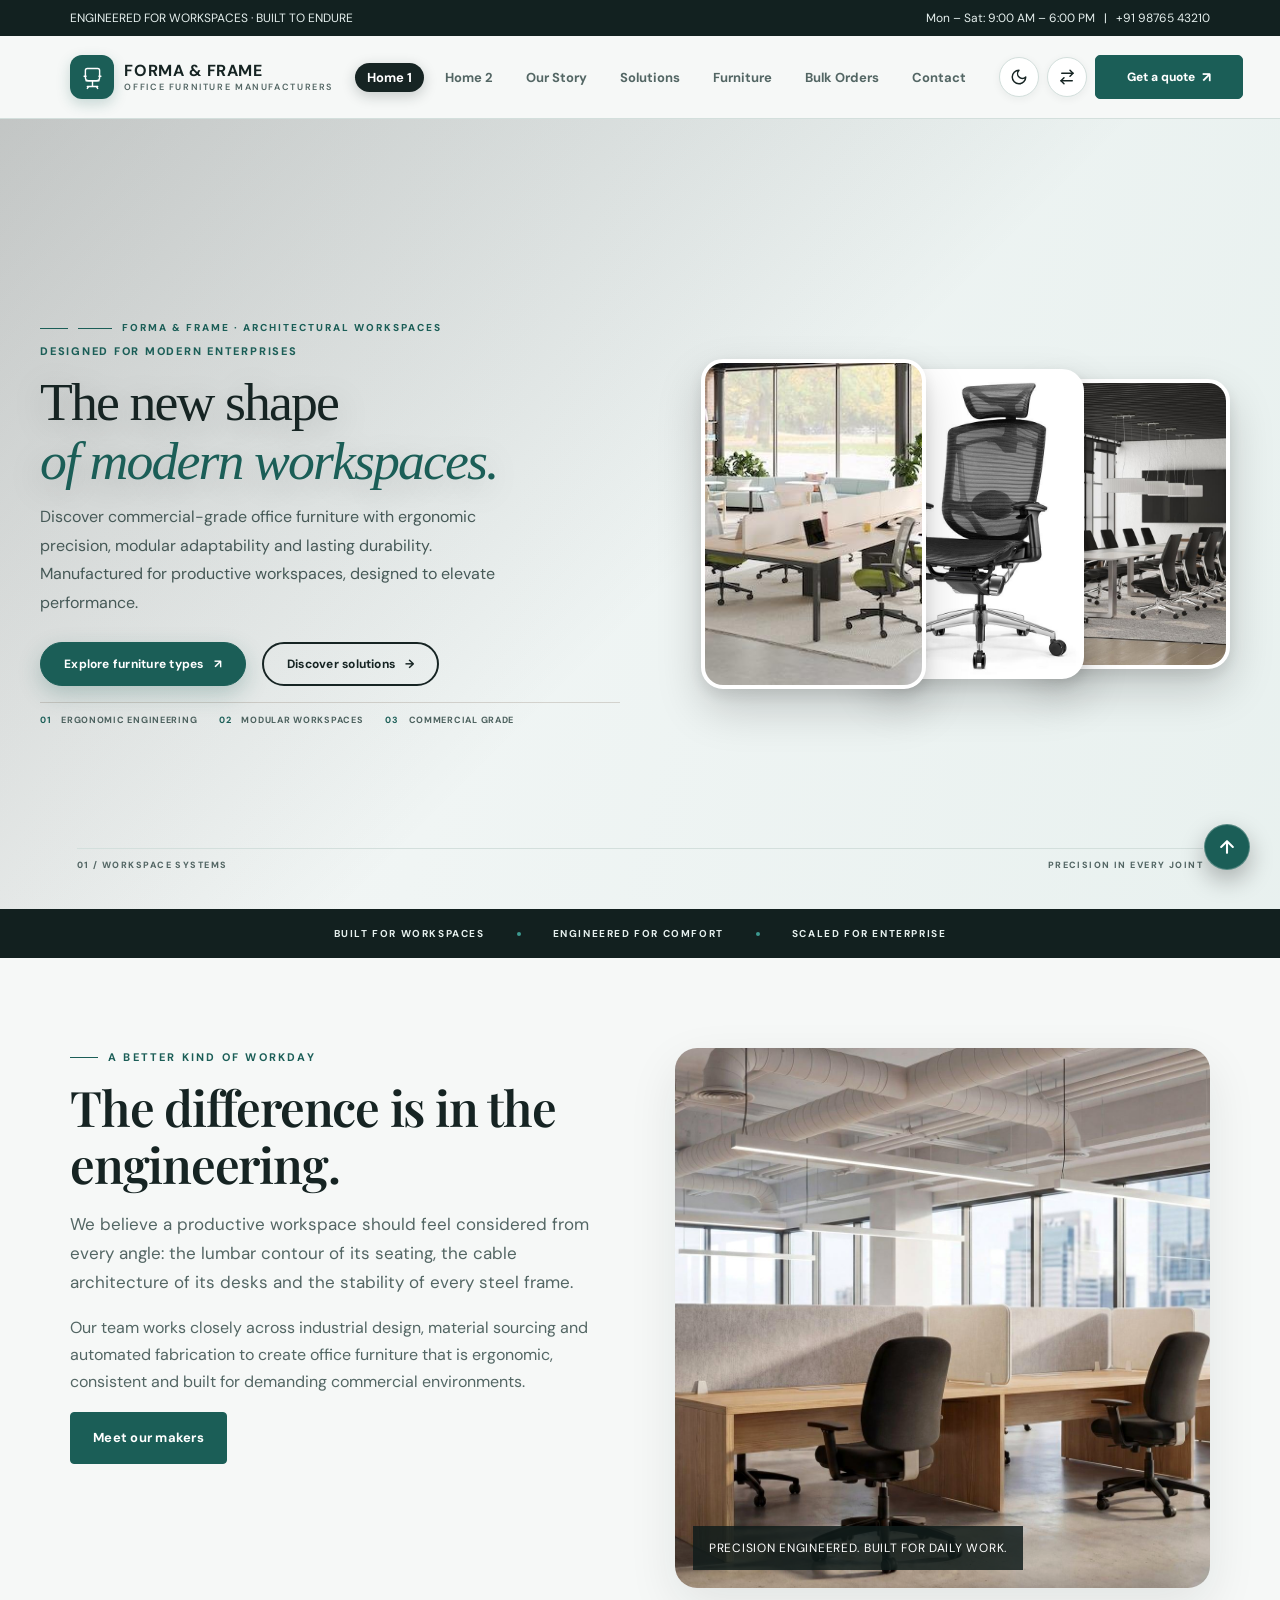
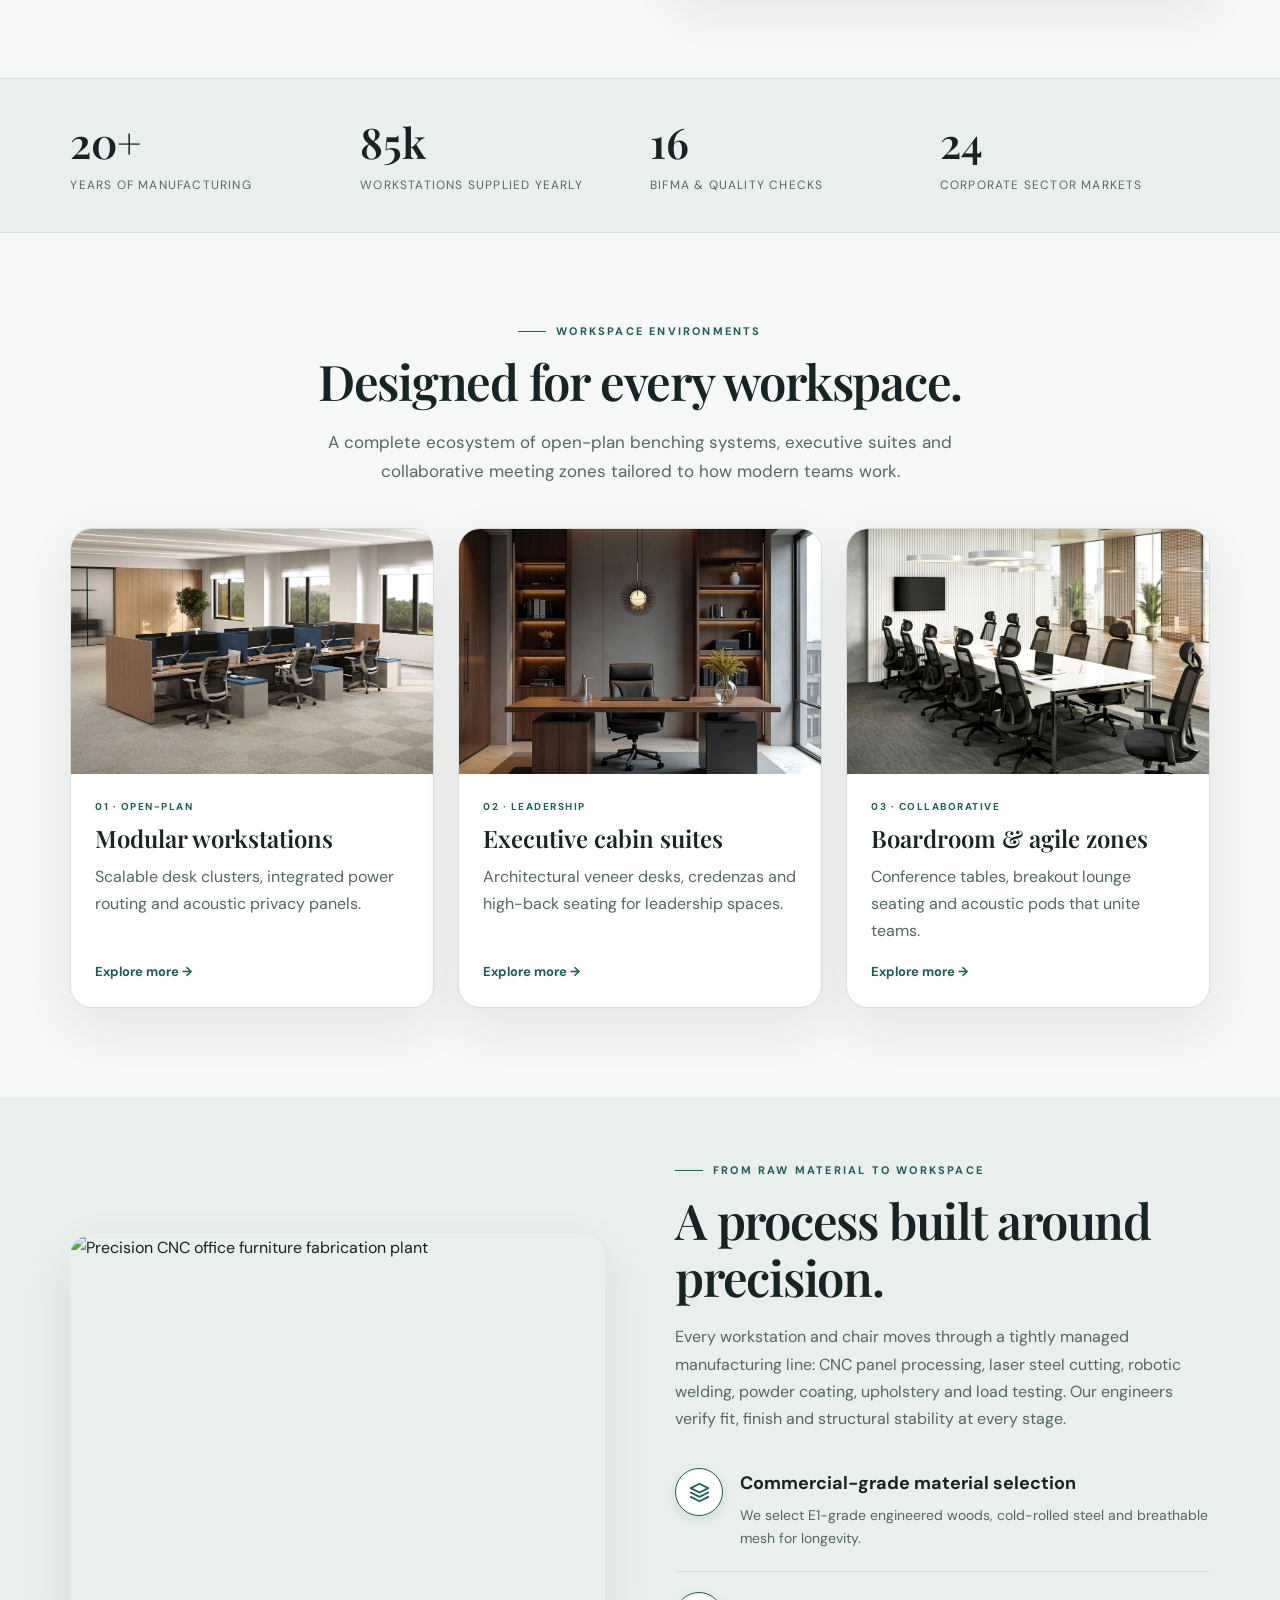
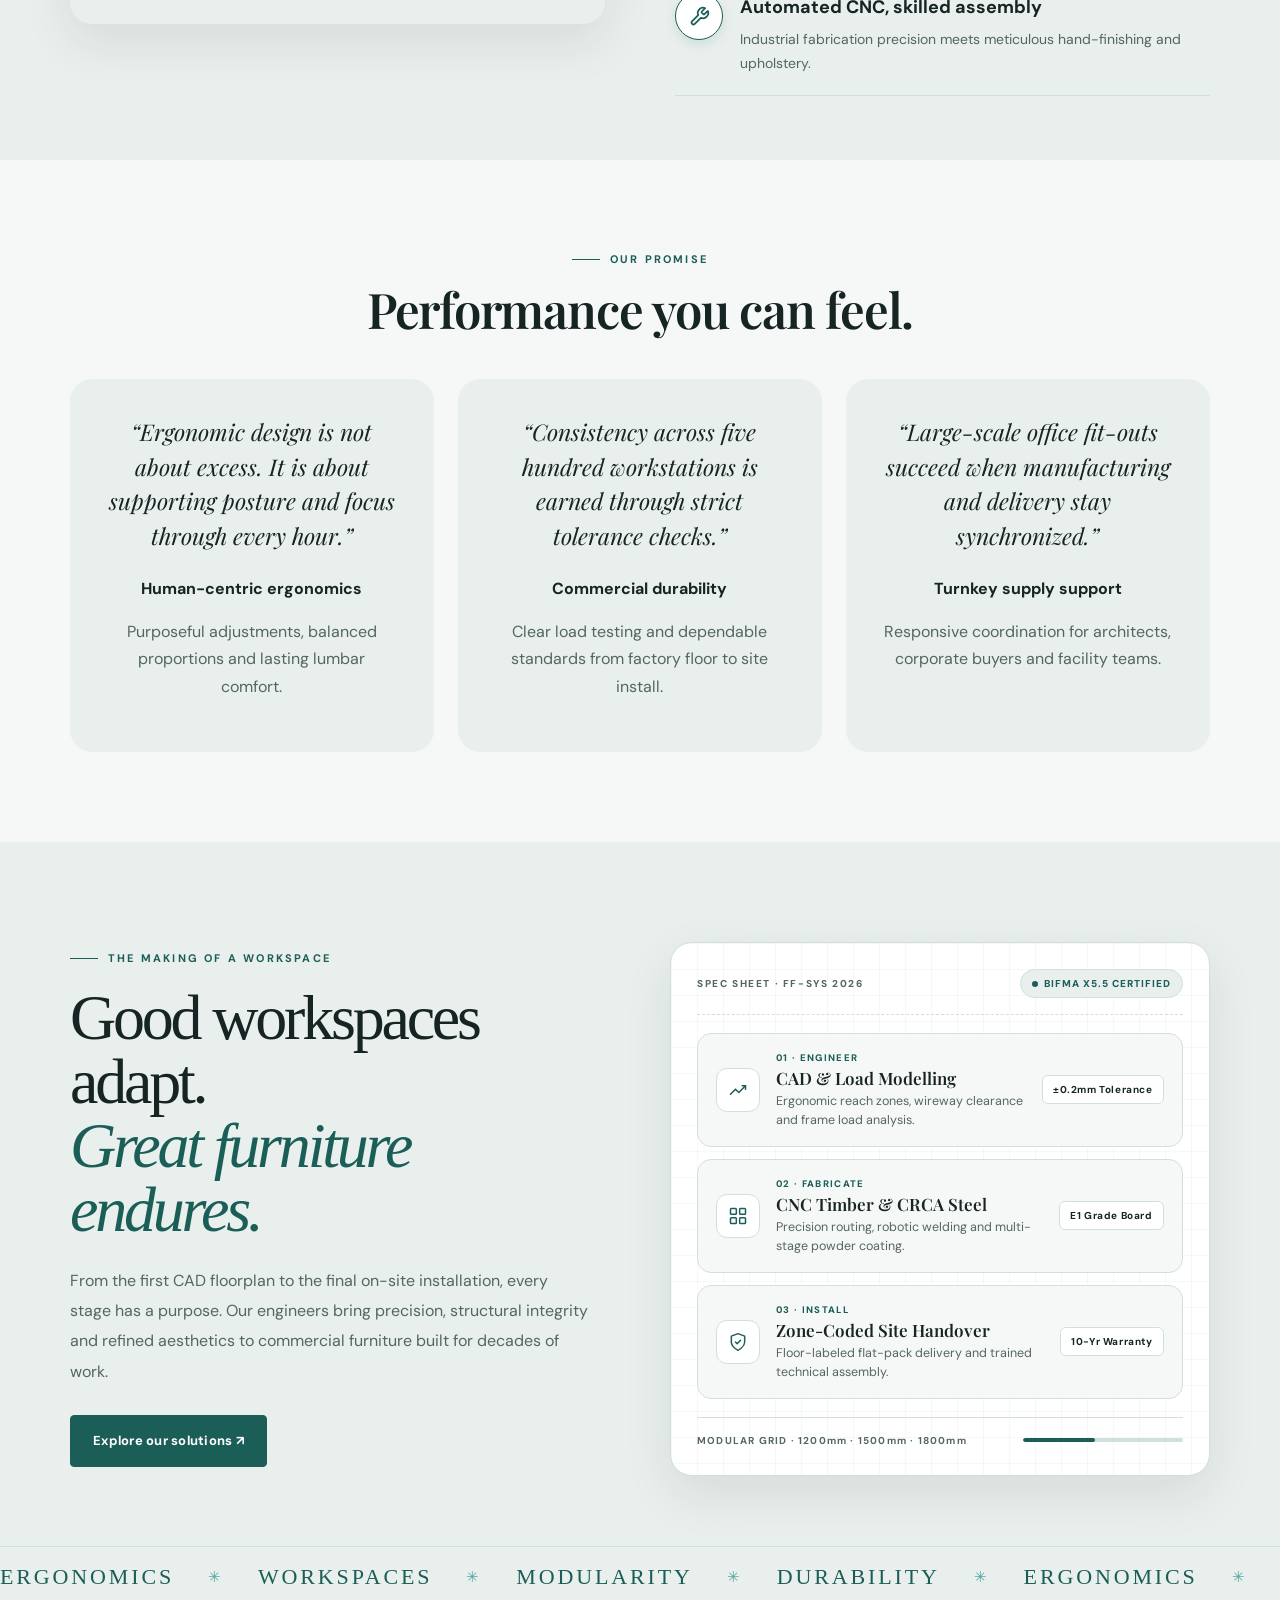
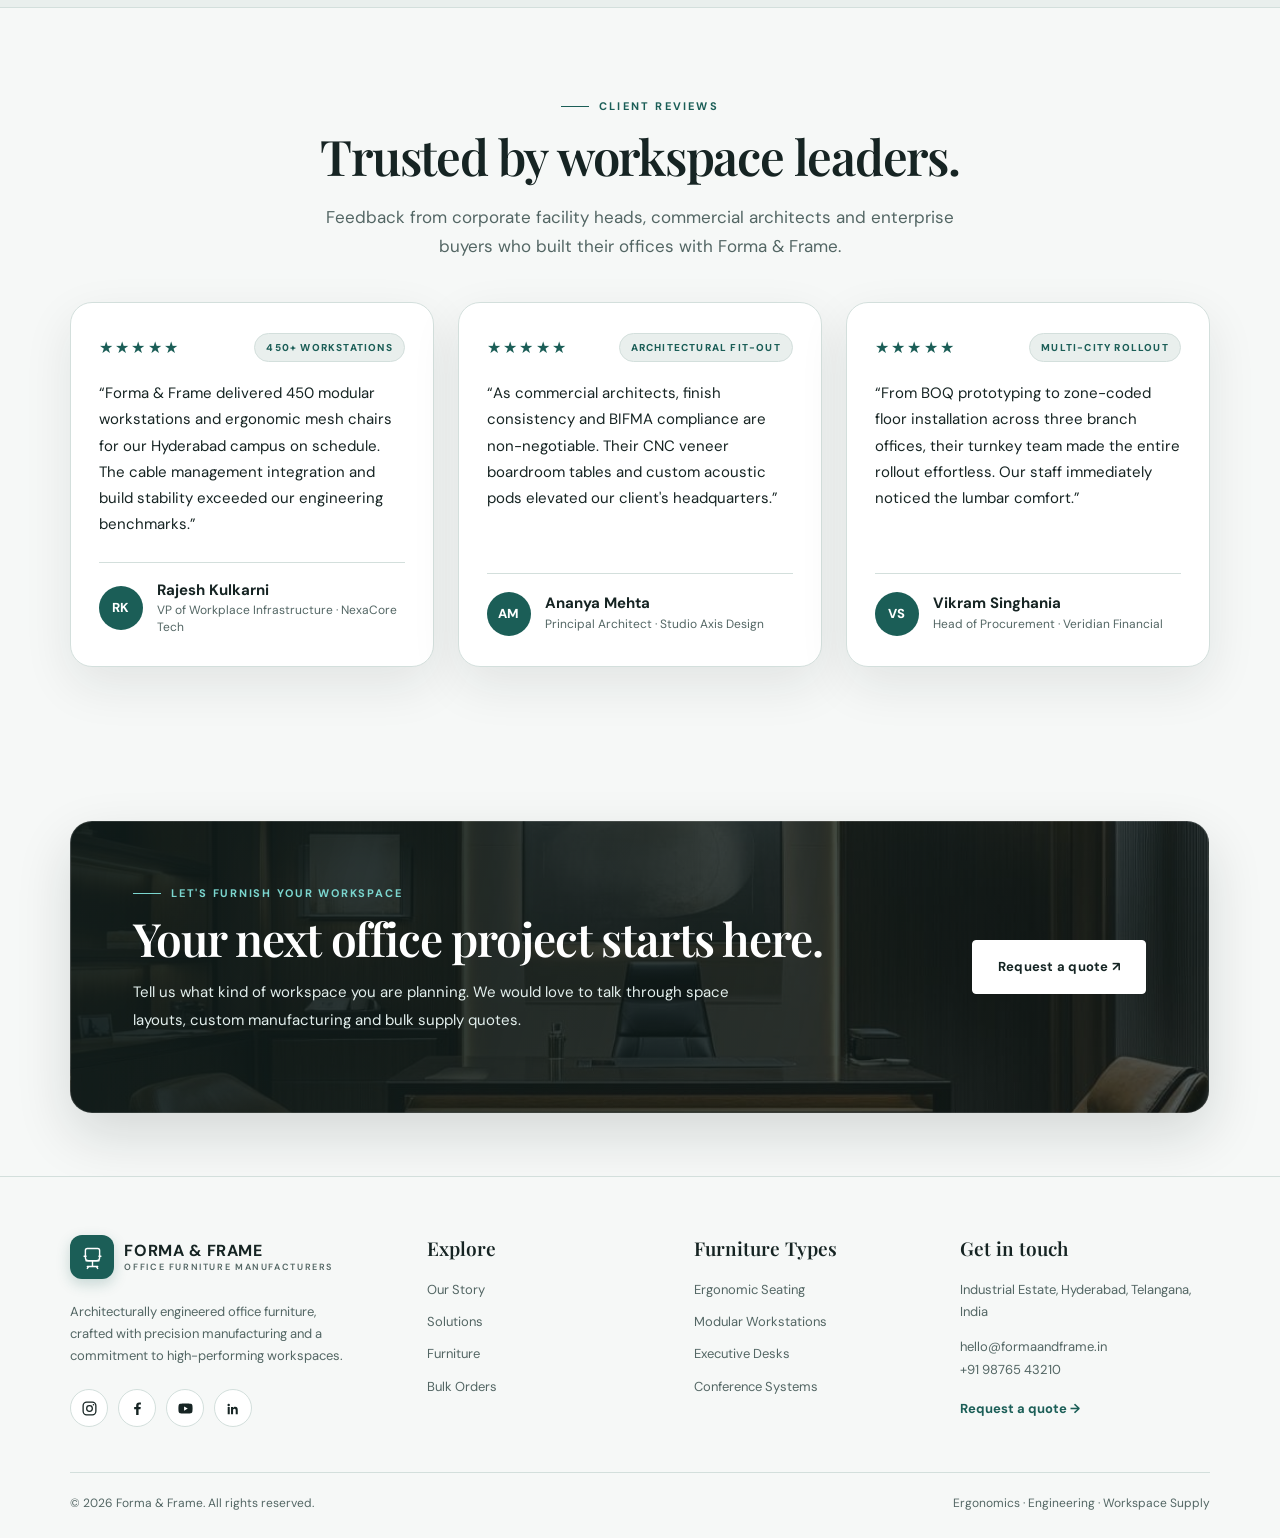
==== commit f46141ba: "Update Home 1 & Home 2 layouts, process icons, reviews, contact social icons, and unique office furn" ====
--- a/index.html
+++ b/index.html
@@ -1,13 +1,16 @@
 <!doctype html>
 <html lang="en" dir="ltr">
+
 <head>
   <meta charset="utf-8">
   <meta name="viewport" content="width=device-width,initial-scale=1">
-  <meta name="description" content="Commercial office furniture manufacturer and supplier creating ergonomic workspaces, modular workstations, and bulk corporate supply partnerships.">
+  <meta name="description"
+    content="Commercial office furniture manufacturer and supplier creating ergonomic workspaces, modular workstations, and bulk corporate supply partnerships.">
   <title>Home 1 | Forma &amp; Frame</title>
   <link rel="icon" type="image/svg+xml" href="assets/favicon.svg">
   <link rel="stylesheet" href="assets/style.css">
 </head>
+
 <body>
 
   <!-- ================= TOP BAR ================= -->
@@ -24,8 +27,10 @@
       <a class="brand" href="index.html">
         <span class="brandmark" aria-hidden="true">
           <svg viewBox="0 0 48 48" role="img" focusable="false">
-            <path d="M16 10h16a3 3 0 0 1 3 3v11a5 5 0 0 1-5 5H18a5 5 0 0 1-5-5V13a3 3 0 0 1 3-3z" fill="none" stroke="currentColor" stroke-width="2.2" stroke-linecap="round" stroke-linejoin="round"/>
-            <path d="M11 22h3m20 0h3M14 29h20M24 29v9m-8 0h16m-14 0-2 3m14-3 2 3" fill="none" stroke="currentColor" stroke-width="2.2" stroke-linecap="round" stroke-linejoin="round"/>
+            <path d="M16 10h16a3 3 0 0 1 3 3v11a5 5 0 0 1-5 5H18a5 5 0 0 1-5-5V13a3 3 0 0 1 3-3z" fill="none"
+              stroke="currentColor" stroke-width="2.2" stroke-linecap="round" stroke-linejoin="round" />
+            <path d="M11 22h3m20 0h3M14 29h20M24 29v9m-8 0h16m-14 0-2 3m14-3 2 3" fill="none" stroke="currentColor"
+              stroke-width="2.2" stroke-linecap="round" stroke-linejoin="round" />
           </svg>
         </span>
         <span>FORMA &amp; FRAME<small>OFFICE FURNITURE MANUFACTURERS</small></span>
@@ -42,14 +47,25 @@
         <div class="nav-menu-tools">
           <button class="tool tool-theme" id="themeBtn" aria-label="Toggle light and dark theme" title="Toggle theme">
             <span class="tool-symbol" aria-hidden="true">
-              <svg class="icon-moon" viewBox="0 0 24 24"><path d="M12 3a6 6 0 0 0 9 9 9 9 0 1 1-9-9Z"/></svg>
-              <svg class="icon-sun" viewBox="0 0 24 24"><circle cx="12" cy="12" r="4"/><path d="M12 2v2m0 16v2M4.93 4.93l1.41 1.41m11.32 11.32 1.41 1.41M2 12h2m16 0h2M4.93 19.07l1.41-1.41m11.32-11.32 1.41-1.41"/></svg>
+              <svg class="icon-moon" viewBox="0 0 24 24">
+                <path d="M12 3a6 6 0 0 0 9 9 9 9 0 1 1-9-9Z" />
+              </svg>
+              <svg class="icon-sun" viewBox="0 0 24 24">
+                <circle cx="12" cy="12" r="4" />
+                <path
+                  d="M12 2v2m0 16v2M4.93 4.93l1.41 1.41m11.32 11.32 1.41 1.41M2 12h2m16 0h2M4.93 19.07l1.41-1.41m11.32-11.32 1.41-1.41" />
+              </svg>
             </span>
             <span class="tool-label">Theme</span>
           </button>
           <button class="tool tool-rtl" id="rtlBtn" aria-label="Switch text direction" title="Switch LTR and RTL">
             <span class="tool-symbol rtl-symbol" aria-hidden="true">
-              <svg viewBox="0 0 24 24"><path d="M16 3l4 4-4 4"/><path d="M20 7H5"/><path d="M8 21l-4-4 4-4"/><path d="M4 17h15"/></svg>
+              <svg viewBox="0 0 24 24">
+                <path d="M16 3l4 4-4 4" />
+                <path d="M20 7H5" />
+                <path d="M8 21l-4-4 4-4" />
+                <path d="M4 17h15" />
+              </svg>
             </span>
             <span class="tool-label">LTR / RTL</span>
           </button>
@@ -72,7 +88,9 @@
           <span class="eyebrow"><span class="eyebrow-line"></span> FORMA &amp; FRAME · ARCHITECTURAL WORKSPACES</span>
           <p class="hero-kicker">DESIGNED FOR MODERN ENTERPRISES</p>
           <h1 class="display hero-title-one">The new shape<br><em>of modern workspaces.</em></h1>
-          <p class="hero-description">Discover commercial-grade office furniture with ergonomic precision, modular adaptability and lasting durability. Manufactured for productive workspaces, designed to elevate performance.</p>
+          <p class="hero-description">Discover commercial-grade office furniture with ergonomic precision, modular
+            adaptability and lasting durability. Manufactured for productive workspaces, designed to elevate
+            performance.</p>
           <div class="hero-actions">
             <a class="btn hero-btn-primary" href="furniture.html">Explore furniture types <span>↗</span></a>
             <a class="btn outline hero-btn-secondary" href="solutions.html">Discover solutions <span>→</span></a>
@@ -87,13 +105,16 @@
         <div class="hero-sequence-wrap reveal">
           <div class="hero-sequence-stage">
             <div class="hero-sequence-card seq-card-1" title="Modular Open Workspaces">
-              <img src="https://images.unsplash.com/photo-1497366216548-37526070297c?auto=format&fit=crop&w=1000&q=85" alt="Modern open-plan office workstations and architectural lighting" loading="eager">
+              <img src="assets/images/image copy 10.png"
+                alt="Modern open-plan office workstations and architectural lighting" loading="eager">
             </div>
             <div class="hero-sequence-card seq-card-2" title="Ergonomic Task Seating">
-              <img src="https://images.unsplash.com/photo-1580480055273-228ff5388ef8?auto=format&fit=crop&w=1000&q=85" alt="Ergonomic mesh office chair and workstation setup" loading="eager">
+              <img src="assets/images/image copy 29.png" alt="Ergonomic mesh office chair and workstation setup"
+                loading="eager">
             </div>
             <div class="hero-sequence-card seq-card-3" title="Executive Boardrooms">
-              <img src="https://images.unsplash.com/photo-1497366811353-6870744d04b2?auto=format&fit=crop&w=1000&q=85" alt="Executive conference room table with ergonomic seating" loading="eager">
+              <img src="assets/images/image copy 22.png" alt="Executive conference room table with ergonomic seating"
+                loading="eager">
             </div>
           </div>
         </div>
@@ -122,12 +143,16 @@
         <div class="reveal">
           <span class="eyebrow">A BETTER KIND OF WORKDAY</span>
           <h2 class="h2">The difference is in the engineering.</h2>
-          <p class="lead">We believe a productive workspace should feel considered from every angle: the lumbar contour of its seating, the cable architecture of its desks and the stability of every steel frame.</p>
-          <p class="muted">Our team works closely across industrial design, material sourcing and automated fabrication to create office furniture that is ergonomic, consistent and built for demanding commercial environments.</p>
+          <p class="lead">We believe a productive workspace should feel considered from every angle: the lumbar contour
+            of its seating, the cable architecture of its desks and the stability of every steel frame.</p>
+          <p class="muted">Our team works closely across industrial design, material sourcing and automated fabrication
+            to create office furniture that is ergonomic, consistent and built for demanding commercial environments.
+          </p>
           <a class="btn" href="our-story.html">Meet our makers</a>
         </div>
         <div class="photo tall reveal">
-          <img src="https://images.unsplash.com/photo-1497215728101-856f4ea42174?auto=format&fit=crop&w=1600&q=88" alt="Modern architectural workspace with modular desks and ergonomic chairs">
+          <img src="assets/images/image.png"
+            alt="Modern architectural workspace with modular desks and ergonomic chairs">
           <div class="photo-caption">PRECISION ENGINEERED. BUILT FOR DAILY WORK.</div>
         </div>
       </div>
@@ -161,12 +186,13 @@
         <div class="section-head center">
           <span class="eyebrow">WORKSPACE ENVIRONMENTS</span>
           <h2 class="h2">Designed for every workspace.</h2>
-          <p class="lead" style="margin:auto">A complete ecosystem of open-plan benching systems, executive suites and collaborative meeting zones tailored to how modern teams work.</p>
+          <p class="lead" style="margin:auto">A complete ecosystem of open-plan benching systems, executive suites and
+            collaborative meeting zones tailored to how modern teams work.</p>
         </div>
 
         <div class="grid three">
           <article class="card reveal">
-            <img src="https://images.unsplash.com/photo-1524758631624-e2822e304c36?auto=format&fit=crop&w=1600&q=88" alt="Open-plan modular team workstations" loading="lazy">
+            <img src="assets/images/image copy 3.png" alt="Open-plan modular team workstations" loading="lazy">
             <div class="card-body">
               <span class="tag">01 · Open-Plan</span>
               <h3 class="h3">Modular workstations</h3>
@@ -176,7 +202,7 @@
           </article>
 
           <article class="card reveal">
-            <img src="https://images.unsplash.com/photo-1518455027359-f3f8164ba6bd?auto=format&fit=crop&w=1600&q=88" alt="Executive office suite desk and seating" loading="lazy">
+            <img src="assets/images/image copy 31.png" alt="Executive office suite desk and seating" loading="lazy">
             <div class="card-body">
               <span class="tag">02 · Leadership</span>
               <h3 class="h3">Executive cabin suites</h3>
@@ -186,7 +212,8 @@
           </article>
 
           <article class="card reveal">
-            <img src="https://images.unsplash.com/photo-1517502884422-41eaead166d4?auto=format&fit=crop&w=1600&q=88" alt="Collaborative conference room and breakout workspace" loading="lazy">
+            <img src="assets/images/image copy 25.png" alt="Collaborative conference room and breakout workspace"
+              loading="lazy">
             <div class="card-body">
               <span class="tag">03 · Collaborative</span>
               <h3 class="h3">Boardroom &amp; agile zones</h3>
@@ -202,21 +229,35 @@
     <section class="section tight" style="background:var(--surface2)">
       <div class="container split">
         <div class="photo reveal">
-          <img src="https://images.unsplash.com/photo-1581092160607-ee22621dd758?auto=format&fit=crop&w=1600&q=88" alt="Precision CNC office furniture fabrication plant">
+          <img src="https://images.unsplash.com/photo-1581092160607-ee22621dd758?auto=format&fit=crop&w=1600&q=88"
+            alt="Precision CNC office furniture fabrication plant">
         </div>
         <div class="reveal">
           <span class="eyebrow">FROM RAW MATERIAL TO WORKSPACE</span>
           <h2 class="h2">A process built around precision.</h2>
-          <p class="muted">Every workstation and chair moves through a tightly managed manufacturing line: CNC panel processing, laser steel cutting, robotic welding, powder coating, upholstery and load testing. Our engineers verify fit, finish and structural stability at every stage.</p>
+          <p class="muted">Every workstation and chair moves through a tightly managed manufacturing line: CNC panel
+            processing, laser steel cutting, robotic welding, powder coating, upholstery and load testing. Our engineers
+            verify fit, finish and structural stability at every stage.</p>
           <div class="feature">
-            <span class="feature-icon">✦</span>
+            <span class="feature-icon" aria-hidden="true">
+              <svg viewBox="0 0 24 24">
+                <path d="M12 2L2 7l10 5 10-5-10-5z" />
+                <path d="M2 17l10 5 10-5" />
+                <path d="M2 12l10 5 10-5" />
+              </svg>
+            </span>
             <div>
               <h3>Commercial-grade material selection</h3>
               <p>We select E1-grade engineered woods, cold-rolled steel and breathable mesh for longevity.</p>
             </div>
           </div>
           <div class="feature">
-            <span class="feature-icon">⌁</span>
+            <span class="feature-icon" aria-hidden="true">
+              <svg viewBox="0 0 24 24">
+                <path
+                  d="M14.7 6.3a1 1 0 0 0 0 1.4l1.6 1.6a1 1 0 0 0 1.4 0l3.77-3.77a6 6 0 0 1-7.94 7.94l-6.91 6.91a2.12 2.12 0 0 1-3-3l6.91-6.91a6 6 0 0 1 7.94-7.94l-3.76 3.76z" />
+              </svg>
+            </span>
             <div>
               <h3>Automated CNC, skilled assembly</h3>
               <p>Industrial fabrication precision meets meticulous hand-finishing and upholstery.</p>
@@ -236,19 +277,22 @@
 
         <div class="grid three">
           <div class="testimonial reveal">
-            <div class="quote">“Ergonomic design is not about excess. It is about supporting posture and focus through every hour.”</div>
+            <div class="quote">“Ergonomic design is not about excess. It is about supporting posture and focus through
+              every hour.”</div>
             <b>Human-centric ergonomics</b>
             <p class="muted">Purposeful adjustments, balanced proportions and lasting lumbar comfort.</p>
           </div>
 
           <div class="testimonial reveal">
-            <div class="quote">“Consistency across five hundred workstations is earned through strict tolerance checks.”</div>
+            <div class="quote">“Consistency across five hundred workstations is earned through strict tolerance checks.”
+            </div>
             <b>Commercial durability</b>
             <p class="muted">Clear load testing and dependable standards from factory floor to site install.</p>
           </div>
 
           <div class="testimonial reveal">
-            <div class="quote">“Large-scale office fit-outs succeed when manufacturing and delivery stay synchronized.”</div>
+            <div class="quote">“Large-scale office fit-outs succeed when manufacturing and delivery stay synchronized.”
+            </div>
             <b>Turnkey supply support</b>
             <p class="muted">Responsive coordination for architects, corporate buyers and facility teams.</p>
           </div>
@@ -262,7 +306,9 @@
         <div class="motion-copy reveal">
           <span class="eyebrow">THE MAKING OF A WORKSPACE</span>
           <h2 class="h2">Good workspaces adapt.<br><em>Great furniture endures.</em></h2>
-          <p>From the first CAD floorplan to the final on-site installation, every stage has a purpose. Our engineers bring precision, structural integrity and refined aesthetics to commercial furniture built for decades of work.</p>
+          <p>From the first CAD floorplan to the final on-site installation, every stage has a purpose. Our engineers
+            bring precision, structural integrity and refined aesthetics to commercial furniture built for decades of
+            work.</p>
           <a class="btn" href="solutions.html">Explore our solutions ↗</a>
         </div>
 
@@ -275,7 +321,10 @@
           <div class="blueprint-modules">
             <div class="blueprint-module">
               <div class="blueprint-icon" aria-hidden="true">
-                <svg viewBox="0 0 24 24"><path d="M3 17l6-6 4 4 8-8"/><path d="M17 7h4v4"/></svg>
+                <svg viewBox="0 0 24 24">
+                  <path d="M3 17l6-6 4 4 8-8" />
+                  <path d="M17 7h4v4" />
+                </svg>
               </div>
               <div class="blueprint-meta">
                 <span>01 · ENGINEER</span>
@@ -287,7 +336,12 @@
 
             <div class="blueprint-module">
               <div class="blueprint-icon" aria-hidden="true">
-                <svg viewBox="0 0 24 24"><rect x="3" y="3" width="7" height="7" rx="1"/><rect x="14" y="3" width="7" height="7" rx="1"/><rect x="3" y="14" width="7" height="7" rx="1"/><rect x="14" y="14" width="7" height="7" rx="1"/></svg>
+                <svg viewBox="0 0 24 24">
+                  <rect x="3" y="3" width="7" height="7" rx="1" />
+                  <rect x="14" y="3" width="7" height="7" rx="1" />
+                  <rect x="3" y="14" width="7" height="7" rx="1" />
+                  <rect x="14" y="14" width="7" height="7" rx="1" />
+                </svg>
               </div>
               <div class="blueprint-meta">
                 <span>02 · FABRICATE</span>
@@ -299,7 +353,10 @@
 
             <div class="blueprint-module">
               <div class="blueprint-icon" aria-hidden="true">
-                <svg viewBox="0 0 24 24"><path d="M12 22s8-4 8-10V5l-8-3-8 3v7c0 6 8 10 8 10z"/><path d="M9 12l2 2 4-4"/></svg>
+                <svg viewBox="0 0 24 24">
+                  <path d="M12 22s8-4 8-10V5l-8-3-8 3v7c0 6 8 10 8 10z" />
+                  <path d="M9 12l2 2 4-4" />
+                </svg>
               </div>
               <div class="blueprint-meta">
                 <span>03 · INSTALL</span>
@@ -331,14 +388,81 @@
       </div>
     </section>
 
+    <!-- ================= CLIENT REVIEWS SECTION ================= -->
+    <section class="section reviews-section">
+      <div class="container">
+        <div class="section-head center">
+          <span class="eyebrow">CLIENT REVIEWS</span>
+          <h2 class="h2">Trusted by workspace leaders.</h2>
+          <p class="lead" style="margin:auto">Feedback from corporate facility heads, commercial architects and
+            enterprise buyers who built their offices with Forma &amp; Frame.</p>
+        </div>
+
+        <div class="grid three reviews-grid">
+          <article class="review-card reveal">
+            <div class="review-top">
+              <div class="review-stars" aria-label="5 out of 5 stars">★★★★★</div>
+              <span class="review-badge">450+ Workstations</span>
+            </div>
+            <p class="review-text">“Forma &amp; Frame delivered 450 modular workstations and ergonomic mesh chairs for
+              our Hyderabad campus on schedule. The cable management integration and build stability exceeded our
+              engineering benchmarks.”</p>
+            <div class="review-author">
+              <div class="review-avatar" aria-hidden="true">RK</div>
+              <div class="review-meta">
+                <strong>Rajesh Kulkarni</strong>
+                <span>VP of Workplace Infrastructure · NexaCore Tech</span>
+              </div>
+            </div>
+          </article>
+
+          <article class="review-card reveal">
+            <div class="review-top">
+              <div class="review-stars" aria-label="5 out of 5 stars">★★★★★</div>
+              <span class="review-badge">Architectural Fit-Out</span>
+            </div>
+            <p class="review-text">“As commercial architects, finish consistency and BIFMA compliance are
+              non-negotiable. Their CNC veneer boardroom tables and custom acoustic pods elevated our client's
+              headquarters.”</p>
+            <div class="review-author">
+              <div class="review-avatar" aria-hidden="true">AM</div>
+              <div class="review-meta">
+                <strong>Ananya Mehta</strong>
+                <span>Principal Architect · Studio Axis Design</span>
+              </div>
+            </div>
+          </article>
+
+          <article class="review-card reveal">
+            <div class="review-top">
+              <div class="review-stars" aria-label="5 out of 5 stars">★★★★★</div>
+              <span class="review-badge">Multi-City Rollout</span>
+            </div>
+            <p class="review-text">“From BOQ prototyping to zone-coded floor installation across three branch offices,
+              their turnkey team made the entire rollout effortless. Our staff immediately noticed the lumbar comfort.”
+            </p>
+            <div class="review-author">
+              <div class="review-avatar" aria-hidden="true">VS</div>
+              <div class="review-meta">
+                <strong>Vikram Singhania</strong>
+                <span>Head of Procurement · Veridian Financial</span>
+              </div>
+            </div>
+          </article>
+        </div>
+      </div>
+    </section>
+
     <!-- ================= CALL TO ACTION SECTION ================= -->
     <section class="section tight">
       <div class="container">
-        <div class="cta reveal" style="background-image:linear-gradient(105deg,rgba(14,26,25,.94),rgba(14,26,25,.70)),url('https://images.unsplash.com/photo-1497366754035-f200968a6e72?auto=format&fit=crop&w=1800&q=85');background-position:center;background-size:cover">
+        <div class="cta reveal"
+          style="background-image:linear-gradient(105deg,rgba(14,26,25,.94),rgba(14,26,25,.70)),url('assets/images/image copy 32.png');background-position:center;background-size:cover">
           <div>
             <span class="eyebrow">LET'S FURNISH YOUR WORKSPACE</span>
             <h2 class="h2" style="color:white">Your next office project starts here.</h2>
-            <p>Tell us what kind of workspace you are planning. We would love to talk through space layouts, custom manufacturing and bulk supply quotes.</p>
+            <p>Tell us what kind of workspace you are planning. We would love to talk through space layouts, custom
+              manufacturing and bulk supply quotes.</p>
           </div>
           <a class="btn light" href="get-quote.html">Request a quote ↗</a>
         </div>
@@ -355,25 +479,42 @@
           <a class="brand" href="index.html">
             <span class="brandmark" aria-hidden="true">
               <svg viewBox="0 0 48 48" role="img" focusable="false">
-                <path d="M16 10h16a3 3 0 0 1 3 3v11a5 5 0 0 1-5 5H18a5 5 0 0 1-5-5V13a3 3 0 0 1 3-3z" fill="none" stroke="currentColor" stroke-width="2.2" stroke-linecap="round" stroke-linejoin="round"/>
-                <path d="M11 22h3m20 0h3M14 29h20M24 29v9m-8 0h16m-14 0-2 3m14-3 2 3" fill="none" stroke="currentColor" stroke-width="2.2" stroke-linecap="round" stroke-linejoin="round"/>
+                <path d="M16 10h16a3 3 0 0 1 3 3v11a5 5 0 0 1-5 5H18a5 5 0 0 1-5-5V13a3 3 0 0 1 3-3z" fill="none"
+                  stroke="currentColor" stroke-width="2.2" stroke-linecap="round" stroke-linejoin="round" />
+                <path d="M11 22h3m20 0h3M14 29h20M24 29v9m-8 0h16m-14 0-2 3m14-3 2 3" fill="none" stroke="currentColor"
+                  stroke-width="2.2" stroke-linecap="round" stroke-linejoin="round" />
               </svg>
             </span>
             <span>FORMA &amp; FRAME<small>OFFICE FURNITURE MANUFACTURERS</small></span>
           </a>
-          <p style="max-width:290px;margin-top:20px">Architecturally engineered office furniture, crafted with precision manufacturing and a commitment to high-performing workspaces.</p>
+          <p style="max-width:290px;margin-top:20px">Architecturally engineered office furniture, crafted with precision
+            manufacturing and a commitment to high-performing workspaces.</p>
           <div class="footer-social" aria-label="Social media">
-            <a href="https://www.instagram.com/" target="_blank" rel="noopener" aria-label="Instagram" title="Instagram">
-              <svg viewBox="0 0 24 24" aria-hidden="true"><rect x="3" y="3" width="18" height="18" rx="5" fill="none" stroke="currentColor" stroke-width="1.8"/><circle cx="12" cy="12" r="4" fill="none" stroke="currentColor" stroke-width="1.8"/><circle cx="17.6" cy="6.7" r="1.1" fill="currentColor"/></svg>
+            <a href="https://www.instagram.com/" target="_blank" rel="noopener" aria-label="Instagram"
+              title="Instagram">
+              <svg viewBox="0 0 24 24" aria-hidden="true">
+                <rect x="3" y="3" width="18" height="18" rx="5" fill="none" stroke="currentColor" stroke-width="1.8" />
+                <circle cx="12" cy="12" r="4" fill="none" stroke="currentColor" stroke-width="1.8" />
+                <circle cx="17.6" cy="6.7" r="1.1" fill="currentColor" />
+              </svg>
             </a>
             <a href="https://www.facebook.com/" target="_blank" rel="noopener" aria-label="Facebook" title="Facebook">
-              <svg viewBox="0 0 24 24" aria-hidden="true"><path fill="currentColor" d="M13.5 21v-8h2.7l.4-3.1h-3.1v-2c0-.9.3-1.5 1.6-1.5h1.7V3.6c-.3 0-1.3-.1-2.5-.1-2.5 0-4.2 1.5-4.2 4.3v2.1H7.3V13h2.8v8z"/></svg>
+              <svg viewBox="0 0 24 24" aria-hidden="true">
+                <path fill="currentColor"
+                  d="M13.5 21v-8h2.7l.4-3.1h-3.1v-2c0-.9.3-1.5 1.6-1.5h1.7V3.6c-.3 0-1.3-.1-2.5-.1-2.5 0-4.2 1.5-4.2 4.3v2.1H7.3V13h2.8v8z" />
+              </svg>
             </a>
             <a href="https://www.youtube.com/" target="_blank" rel="noopener" aria-label="YouTube" title="YouTube">
-              <svg viewBox="0 0 24 24" aria-hidden="true"><path fill="currentColor" d="M21.58 7.19a2.5 2.5 0 0 0-1.76-1.77C18.26 5 12 5 12 5s-6.26 0-7.82.42A2.5 2.5 0 0 0 2.42 7.19C2 8.76 2 12 2 12s0 3.24.42 4.81a2.5 2.5 0 0 0 1.76 1.77C5.74 19 12 19 12 19s6.26 0 7.82-.42a2.5 2.5 0 0 0 1.76-1.77C22 15.24 22 12 22 12s0-3.24-.42-4.81zM10 15V9l5.2 3z"/></svg>
+              <svg viewBox="0 0 24 24" aria-hidden="true">
+                <path fill="currentColor"
+                  d="M21.58 7.19a2.5 2.5 0 0 0-1.76-1.77C18.26 5 12 5 12 5s-6.26 0-7.82.42A2.5 2.5 0 0 0 2.42 7.19C2 8.76 2 12 2 12s0 3.24.42 4.81a2.5 2.5 0 0 0 1.76 1.77C5.74 19 12 19 12 19s6.26 0 7.82-.42a2.5 2.5 0 0 0 1.76-1.77C22 15.24 22 12 22 12s0-3.24-.42-4.81zM10 15V9l5.2 3z" />
+              </svg>
             </a>
             <a href="https://www.linkedin.com/" target="_blank" rel="noopener" aria-label="LinkedIn" title="LinkedIn">
-              <svg viewBox="0 0 24 24" aria-hidden="true"><path fill="currentColor" d="M5.2 8.7a1.7 1.7 0 1 0 0-3.4 1.7 1.7 0 0 0 0 3.4ZM3.8 10h2.9v10H3.8zm4.7 0h2.8v1.4h.1c.4-.8 1.4-1.7 2.9-1.7 3.1 0 3.7 2 3.7 4.6V20h-2.9v-5.1c0-1.2 0-2.7-1.7-2.7s-2 1.3-2 2.6V20H8.5z"/></svg>
+              <svg viewBox="0 0 24 24" aria-hidden="true">
+                <path fill="currentColor"
+                  d="M5.2 8.7a1.7 1.7 0 1 0 0-3.4 1.7 1.7 0 0 0 0 3.4ZM3.8 10h2.9v10H3.8zm4.7 0h2.8v1.4h.1c.4-.8 1.4-1.7 2.9-1.7 3.1 0 3.7 2 3.7 4.6V20h-2.9v-5.1c0-1.2 0-2.7-1.7-2.7s-2 1.3-2 2.6V20H8.5z" />
+              </svg>
             </a>
           </div>
         </div>
@@ -410,7 +551,10 @@
         <span>© 2026 Forma &amp; Frame. All rights reserved.</span>
         <span>Ergonomics · Engineering · Workspace Supply</span>
         <button class="back-to-top" type="button" aria-label="Back to top" title="Back to top">
-          <svg viewBox="0 0 24 24" aria-hidden="true" fill="none" stroke="currentColor" stroke-width="2.5" stroke-linecap="round" stroke-linejoin="round"><path d="M12 19V5m-7 7 7-7 7 7"/></svg>
+          <svg viewBox="0 0 24 24" aria-hidden="true" fill="none" stroke="currentColor" stroke-width="2.5"
+            stroke-linecap="round" stroke-linejoin="round">
+            <path d="M12 19V5m-7 7 7-7 7 7" />
+          </svg>
         </button>
       </div>
     </div>
@@ -418,4 +562,5 @@
 
   <script src="assets/script.js"></script>
 </body>
-</html>
+
+</html>
--- a/assets/style.css
+++ b/assets/style.css
@@ -3155,5 +3155,958 @@
   }
 }
 
-
-
+/* ==========================================================================
+   V24: UNIFIED HERO HEADING & CONTENT FONT SIZES (HOME 1 & HOME 2)
+   Keep Home 1 and Home 2 hero heading and paragraph font sizes identical
+   to the other hero section texts (.page-hero) across all viewports.
+   ========================================================================== */
+.hero.hero-home-one .hero-title-one,
+.hero.hero-home-two .hero-title-two,
+.hero-luxe .display {
+  font-size: clamp(38px, 4.2vw, 58px) !important;
+  line-height: 1.1 !important;
+  letter-spacing: -0.035em !important;
+}
+
+.hero.hero-home-one .hero-description,
+.hero.hero-home-two .hero-description,
+.hero-luxe .hero-description {
+  font-size: 16px !important;
+  line-height: 1.8 !important;
+}
+
+/* ==========================================================================
+   V25: HIGH-CONTRAST FEATURE BULLET ICONS IN MANUFACTURING PROCESS SECTION
+   Ensure circular badge and icon stand out clearly against var(--surface2)
+   ========================================================================== */
+.feature-icon {
+  width: 48px !important;
+  height: 48px !important;
+  flex: none !important;
+  border-radius: 50% !important;
+  background: var(--surface) !important;
+  border: 1.5px solid var(--accent) !important;
+  box-shadow: 0 4px 12px rgba(27, 94, 87, 0.12) !important;
+  display: grid !important;
+  place-items: center !important;
+  color: var(--accent) !important;
+  font-size: 18px !important;
+  font-weight: 700 !important;
+}
+
+.feature-icon svg {
+  width: 21px !important;
+  height: 21px !important;
+  stroke: currentColor !important;
+  fill: none !important;
+  stroke-width: 2 !important;
+  stroke-linecap: round !important;
+  stroke-linejoin: round !important;
+  display: block !important;
+}
+
+/* ==========================================================================
+   V26: HOME 1 CLIENT REVIEWS SECTION
+   ========================================================================== */
+.reviews-grid {
+  align-items: stretch !important;
+}
+
+.review-card {
+  background: var(--surface) !important;
+  border: 1px solid var(--line) !important;
+  border-radius: var(--radius, 22px) !important;
+  padding: 30px 28px !important;
+  box-shadow: var(--shadow) !important;
+  display: flex !important;
+  flex-direction: column !important;
+  justify-content: space-between !important;
+  height: 100% !important;
+  transition: transform 0.35s cubic-bezier(0.2, 0.8, 0.2, 1), border-color 0.35s ease, box-shadow 0.35s ease !important;
+}
+
+.review-card:hover {
+  transform: translateY(-6px) !important;
+  border-color: var(--accent) !important;
+  box-shadow: 0 22px 50px rgba(18, 38, 36, 0.13) !important;
+}
+
+.review-top {
+  display: flex !important;
+  align-items: center !important;
+  justify-content: space-between !important;
+  gap: 12px !important;
+  margin-bottom: 18px !important;
+}
+
+.review-stars {
+  color: var(--accent) !important;
+  font-size: 16px !important;
+  letter-spacing: 0.14em !important;
+  line-height: 1 !important;
+}
+
+.review-badge {
+  font-size: 10px !important;
+  font-weight: 800 !important;
+  letter-spacing: 0.12em !important;
+  text-transform: uppercase !important;
+  padding: 5px 11px !important;
+  border-radius: 999px !important;
+  background: var(--surface2) !important;
+  border: 1px solid var(--line) !important;
+  color: var(--accent) !important;
+  white-space: nowrap !important;
+}
+
+.review-text {
+  font-size: 15px !important;
+  line-height: 1.75 !important;
+  color: var(--text) !important;
+  margin: 0 0 24px !important;
+  flex: 1 1 auto !important;
+}
+
+.review-author {
+  display: flex !important;
+  align-items: center !important;
+  gap: 14px !important;
+  padding-top: 18px !important;
+  border-top: 1px solid var(--line) !important;
+}
+
+.review-avatar {
+  width: 44px !important;
+  height: 44px !important;
+  border-radius: 50% !important;
+  background: var(--accent) !important;
+  color: #ffffff !important;
+  font-size: 13px !important;
+  font-weight: 800 !important;
+  letter-spacing: 0.06em !important;
+  display: grid !important;
+  place-items: center !important;
+  flex-shrink: 0 !important;
+}
+
+body.dark .review-avatar {
+  color: #111817 !important;
+}
+
+.review-meta {
+  display: flex !important;
+  flex-direction: column !important;
+  gap: 2px !important;
+  min-width: 0 !important;
+}
+
+.review-meta strong {
+  font-size: 15px !important;
+  font-weight: 700 !important;
+  color: var(--text) !important;
+  line-height: 1.3 !important;
+}
+
+.review-meta span {
+  font-size: 12px !important;
+  color: var(--muted) !important;
+  line-height: 1.4 !important;
+}
+
+/* ==========================================================================
+   V27: HEADER & FOOTER BRAND LOGO ALIGNMENT PARITY + DISTINCT HOME 2 HERO
+   ========================================================================== */
+
+/* 1. Keep Header and Footer Brand Logo & Name Alignment Identical */
+.header .brand,
+.footer .brand {
+  display: inline-flex !important;
+  align-items: center !important;
+  gap: 10px !important;
+  font-size: 16px !important;
+  font-weight: 700 !important;
+  letter-spacing: 0.04em !important;
+  line-height: 1.35 !important;
+  flex-shrink: 0 !important;
+  white-space: nowrap !important;
+}
+
+.header .brand > span:not(.brandmark),
+.footer .brand > span:not(.brandmark) {
+  display: flex !important;
+  flex-direction: column !important;
+  justify-content: center !important;
+  line-height: 1.25 !important;
+}
+
+.header .brand small,
+.footer .brand small {
+  display: block !important;
+  font-size: 9px !important;
+  letter-spacing: 0.18em !important;
+  font-weight: 600 !important;
+  line-height: 1.4 !important;
+  white-space: nowrap !important;
+  color: var(--muted) !important;
+}
+
+@media (max-width: 1240px) and (min-width: 1051px) {
+  .navwrap {
+    gap: 12px !important;
+  }
+  .navlinks > a {
+    padding: 6px 8px !important;
+    font-size: 11.5px !important;
+  }
+  .nav-menu-tools .nav-contact {
+    width: 132px !important;
+    min-width: 132px !important;
+    max-width: 132px !important;
+    flex: 0 0 132px !important;
+  }
+}
+
+@media (max-width: 520px) {
+  .header .brand,
+  .footer .brand {
+    font-size: 13px !important;
+  }
+  .header .brand .brandmark,
+  .footer .brand .brandmark {
+    width: 38px !important;
+    height: 38px !important;
+    min-width: 38px !important;
+    max-width: 38px !important;
+  }
+  .header .brand .brandmark svg,
+  .footer .brand .brandmark svg {
+    width: 26px !important;
+    height: 26px !important;
+  }
+  .header .brand small,
+  .footer .brand small {
+    font-size: 8px !important;
+    letter-spacing: 0.12em !important;
+  }
+}
+
+@media (max-width: 360px) {
+  .header .brand,
+  .footer .brand {
+    gap: 8px !important;
+    font-size: 11px !important;
+  }
+  .header .brand .brandmark,
+  .footer .brand .brandmark {
+    width: 34px !important;
+    height: 34px !important;
+    min-width: 34px !important;
+    max-width: 34px !important;
+    border-radius: 8px !important;
+  }
+  .header .brand .brandmark svg,
+  .footer .brand .brandmark svg {
+    width: 23px !important;
+    height: 23px !important;
+  }
+  .header .brand small,
+  .footer .brand small {
+    font-size: 7.5px !important;
+    letter-spacing: 0.08em !important;
+  }
+}
+
+/* 2. Distinct Centered Editorial + Panoramic Showcase Hero for Home 2 */
+.hero.hero-home-two {
+  min-height: auto !important;
+  padding: clamp(36px, 4.5vw, 56px) 0 30px !important;
+}
+
+.hero.hero-home-two .hero-two-layout.hero-two-centered {
+  display: flex !important;
+  flex-direction: column !important;
+  align-items: center !important;
+  gap: clamp(28px, 3.5vw, 42px) !important;
+  padding: clamp(28px, 3.5vw, 44px) 0 clamp(24px, 3vw, 36px) !important;
+}
+
+.hero.hero-home-two .hero-two-title {
+  max-width: 780px !important;
+  width: 100% !important;
+  margin: 0 auto !important;
+  text-align: center !important;
+  display: flex !important;
+  flex-direction: column !important;
+  align-items: center !important;
+}
+
+.hero.hero-home-two .hero-two-title .hero-kicker {
+  text-align: center !important;
+  margin: 0 0 10px !important;
+}
+
+.hero.hero-home-two .hero-two-title .hero-title-two {
+  max-width: 780px !important;
+  text-align: center !important;
+  margin: 0 0 18px !important;
+}
+
+.hero.hero-home-two .hero-two-title .hero-description {
+  max-width: 640px !important;
+  text-align: center !important;
+  margin: 0 auto 24px !important;
+}
+
+.hero.hero-home-two .hero-two-title .hero-actions {
+  justify-content: center !important;
+}
+
+.hero-two-showcase {
+  width: 100% !important;
+  display: grid !important;
+  grid-template-columns: 1.55fr 1fr !important;
+  gap: 20px !important;
+  align-items: stretch !important;
+}
+
+.hero-two-panoramic {
+  position: relative !important;
+  border-radius: 20px !important;
+  overflow: hidden !important;
+  min-height: 310px !important;
+  max-height: 360px !important;
+  box-shadow: 0 22px 55px rgba(18, 38, 36, 0.16) !important;
+  border: 1px solid var(--line) !important;
+}
+
+.hero-two-panoramic img {
+  width: 100% !important;
+  height: 100% !important;
+  object-fit: cover !important;
+  display: block !important;
+  transition: transform 0.7s cubic-bezier(0.2, 0.8, 0.2, 1) !important;
+}
+
+.hero-two-panoramic:hover img {
+  transform: scale(1.04) !important;
+}
+
+.hero-two-tag {
+  position: absolute !important;
+  left: 18px !important;
+  bottom: 18px !important;
+  background: rgba(16, 30, 28, 0.84) !important;
+  color: #ffffff !important;
+  padding: 8px 14px !important;
+  border-radius: 999px !important;
+  font-size: 10px !important;
+  font-weight: 800 !important;
+  letter-spacing: 0.14em !important;
+  backdrop-filter: blur(6px) !important;
+}
+
+body[dir="rtl"] .hero-two-tag {
+  left: auto !important;
+  right: 18px !important;
+}
+
+.hero-two-sidecard {
+  display: flex !important;
+  flex-direction: column !important;
+  background: var(--surface) !important;
+  border: 1px solid var(--line) !important;
+  border-radius: 20px !important;
+  overflow: hidden !important;
+  box-shadow: 0 22px 55px rgba(18, 38, 36, 0.14) !important;
+}
+
+.hero-two-sideimg {
+  flex: 1 1 auto !important;
+  min-height: 200px !important;
+  max-height: 250px !important;
+  overflow: hidden !important;
+}
+
+.hero-two-sideimg img {
+  width: 100% !important;
+  height: 100% !important;
+  object-fit: cover !important;
+  display: block !important;
+  transition: transform 0.7s cubic-bezier(0.2, 0.8, 0.2, 1) !important;
+}
+
+.hero-two-sidecard:hover .hero-two-sideimg img {
+  transform: scale(1.05) !important;
+}
+
+.hero-two-specbar {
+  display: flex !important;
+  align-items: center !important;
+  justify-content: space-between !important;
+  gap: 14px !important;
+  padding: 16px 20px !important;
+  background: var(--accent) !important;
+  color: #ffffff !important;
+}
+
+.hero-two-specbar b {
+  display: block !important;
+  font-size: 11px !important;
+  letter-spacing: 0.14em !important;
+  font-weight: 800 !important;
+}
+
+.hero-two-specbar span {
+  display: block !important;
+  font-size: 12px !important;
+  opacity: 0.9 !important;
+  margin-top: 2px !important;
+}
+
+.hero-two-specbar a {
+  width: 38px !important;
+  height: 38px !important;
+  border-radius: 50% !important;
+  background: rgba(255, 255, 255, 0.18) !important;
+  color: #ffffff !important;
+  display: grid !important;
+  place-items: center !important;
+  font-size: 17px !important;
+  flex-shrink: 0 !important;
+  transition: background-color 0.25s ease, transform 0.25s ease !important;
+}
+
+.hero-two-specbar a:hover {
+  background: #ffffff !important;
+  color: var(--accent) !important;
+  transform: translateY(-2px) !important;
+}
+
+body.dark .hero-two-specbar {
+  color: #111817 !important;
+}
+
+body.dark .hero-two-specbar a {
+  background: rgba(17, 24, 23, 0.16) !important;
+  color: #111817 !important;
+}
+
+body.dark .hero-two-specbar a:hover {
+  background: #111817 !important;
+  color: var(--accent) !important;
+}
+
+@media (max-width: 900px) {
+  .hero-two-showcase {
+    grid-template-columns: 1fr !important;
+  }
+  .hero-two-panoramic {
+    min-height: 250px !important;
+    max-height: 300px !important;
+  }
+  .hero-two-sideimg {
+    min-height: 200px !important;
+    max-height: 230px !important;
+  }
+}
+
+@media (max-width: 600px) {
+  .hero.hero-home-two .hero-two-title .hero-actions {
+    flex-direction: column !important;
+    width: 100% !important;
+  }
+  .hero.hero-home-two .hero-two-title .hero-actions .btn {
+    width: min(100%, 320px) !important;
+  }
+  .hero-two-panoramic {
+    min-height: 210px !important;
+  }
+}
+
+/* ==========================================================================
+   V28: HOME 2 CRAFT GALLERY CARD & TEXT BASELINE ALIGNMENT
+   ========================================================================== */
+.craft-story-section .craft-gallery {
+  display: grid !important;
+  grid-template-columns: repeat(3, minmax(0, 1fr)) !important;
+  align-items: stretch !important;
+  gap: 22px !important;
+}
+
+.craft-story-section .craft-gallery-card {
+  display: flex !important;
+  flex-direction: column !important;
+  height: 100% !important;
+  margin: 0 !important;
+}
+
+.craft-story-section .craft-gallery-image {
+  width: 100% !important;
+  height: 230px !important;
+  min-height: 230px !important;
+  max-height: 230px !important;
+  flex: 0 0 230px !important;
+}
+
+.craft-story-section .craft-gallery-caption {
+  display: flex !important;
+  flex-direction: column !important;
+  flex: 1 1 auto !important;
+  padding: 22px 22px 24px !important;
+  box-sizing: border-box !important;
+}
+
+.craft-story-section .craft-gallery-caption > span {
+  display: block !important;
+  line-height: 1.4 !important;
+  margin: 0 0 8px !important;
+  flex: 0 0 auto !important;
+}
+
+.craft-story-section .craft-gallery-caption h3 {
+  font-size: clamp(19px, 1.55vw, 22px) !important;
+  line-height: 1.25 !important;
+  margin: 0 0 10px !important;
+  min-height: 2.5em !important;
+  flex: 0 0 auto !important;
+}
+
+.craft-story-section .craft-gallery-caption p {
+  font-size: 13.5px !important;
+  line-height: 1.7 !important;
+  margin: 0 !important;
+  flex: 1 1 auto !important;
+}
+
+@media (max-width: 900px) {
+  .craft-story-section .craft-gallery {
+    grid-template-columns: repeat(2, minmax(0, 1fr)) !important;
+  }
+  .craft-story-section .craft-gallery-card:first-child {
+    grid-column: 1 / -1 !important;
+  }
+  .craft-story-section .craft-gallery-caption h3 {
+    min-height: auto !important;
+  }
+}
+
+@media (max-width: 600px) {
+  .craft-story-section .craft-gallery {
+    grid-template-columns: minmax(0, 1fr) !important;
+  }
+  .craft-story-section .craft-gallery-card:first-child {
+    grid-column: auto !important;
+  }
+}
+
+/* ==========================================================================
+   V29: HOME 2 VALUE MOTION CARDS WITH IMAGES ("Great workspaces are a team effort.")
+   ========================================================================== */
+.value-motion-section .value-motion-card {
+  padding: 0 !important;
+  display: flex !important;
+  flex-direction: column !important;
+  border-radius: 16px !important;
+  min-height: 0 !important;
+  height: 100% !important;
+}
+
+.value-motion-section .value-motion-card::before {
+  display: none !important;
+}
+
+.value-motion-section .vm-media {
+  position: relative !important;
+  width: 100% !important;
+  height: 205px !important;
+  flex: 0 0 205px !important;
+  overflow: hidden !important;
+  background: var(--surface) !important;
+}
+
+.value-motion-section .vm-media img {
+  width: 100% !important;
+  height: 100% !important;
+  object-fit: cover !important;
+  display: block !important;
+  transition: transform 0.65s cubic-bezier(0.2, 0.8, 0.2, 1) !important;
+}
+
+.value-motion-section .value-motion-card:hover .vm-media img {
+  transform: scale(1.06) !important;
+}
+
+.value-motion-section .vm-media .vm-number {
+  position: absolute !important;
+  top: 14px !important;
+  right: 14px !important;
+  width: 38px !important;
+  height: 38px !important;
+  border-radius: 50% !important;
+  background: rgba(16, 30, 28, 0.84) !important;
+  color: #ffffff !important;
+  font: italic 600 16px/1 Georgia, serif !important;
+  display: grid !important;
+  place-items: center !important;
+  opacity: 1 !important;
+  border: 1px solid rgba(255, 255, 255, 0.22) !important;
+  backdrop-filter: blur(6px) !important;
+}
+
+body[dir="rtl"] .value-motion-section .vm-media .vm-number {
+  right: auto !important;
+  left: 14px !important;
+}
+
+.value-motion-section .vm-body {
+  padding: 24px 26px 28px !important;
+  display: flex !important;
+  flex-direction: column !important;
+  flex: 1 1 auto !important;
+}
+
+.value-motion-section .vm-body .tag {
+  margin-bottom: 8px !important;
+}
+
+.value-motion-section .vm-body .h3 {
+  margin: 0 0 10px !important;
+}
+
+.value-motion-section .vm-body p {
+  margin: 0 !important;
+}
+
+/* ==========================================================================
+   V30: OUR STORY & SOLUTIONS JOURNEY MOTION BAR VISIBILITY & HIGHLIGHTS
+   ========================================================================== */
+.journey-motion {
+  padding: clamp(46px, 5vw, 68px) 0 !important;
+  background: var(--surface2) !important;
+  border-block: 1px solid var(--line) !important;
+}
+
+.journey-motion-inner > .eyebrow {
+  display: flex !important;
+  align-items: center !important;
+  justify-content: center !important;
+  font-size: 13px !important;
+  letter-spacing: 0.2em !important;
+  font-weight: 800 !important;
+  margin-bottom: 28px !important;
+  color: var(--accent) !important;
+}
+
+.journey-steps {
+  display: flex !important;
+  align-items: center !important;
+  justify-content: center !important;
+  flex-wrap: wrap !important;
+  gap: 12px !important;
+  white-space: nowrap !important;
+}
+
+.journey-steps span {
+  display: inline-flex !important;
+  align-items: center !important;
+  gap: 10px !important;
+  padding: 13px 18px !important;
+  background: var(--surface) !important;
+  border: 1px solid var(--line) !important;
+  border-radius: 12px !important;
+  box-shadow: 0 6px 18px rgba(18, 38, 36, 0.06) !important;
+  font-size: 13px !important;
+  font-weight: 800 !important;
+  letter-spacing: 0.1em !important;
+  color: var(--accent) !important;
+  transition: transform 0.25s ease, border-color 0.25s ease, box-shadow 0.25s ease !important;
+}
+
+.journey-steps span:hover {
+  transform: translateY(-3px) !important;
+  border-color: var(--accent) !important;
+  box-shadow: 0 12px 26px rgba(27, 94, 87, 0.14) !important;
+}
+
+.journey-steps b {
+  font-size: 14px !important;
+  font-weight: 800 !important;
+  letter-spacing: 0.08em !important;
+  color: var(--text) !important;
+  margin-left: 0 !important;
+}
+
+.journey-steps i {
+  font-style: normal !important;
+  font-size: 18px !important;
+  font-weight: 700 !important;
+  color: var(--accent) !important;
+}
+
+.journey-progress {
+  height: 3px !important;
+  border-radius: 99px !important;
+  background: var(--line) !important;
+  margin-top: 28px !important;
+}
+
+@media (max-width: 680px) {
+  .journey-steps {
+    animation: none !important;
+    width: 100% !important;
+    justify-content: center !important;
+    gap: 10px !important;
+  }
+  .journey-steps span {
+    padding: 10px 14px !important;
+    font-size: 12px !important;
+  }
+  .journey-steps b {
+    font-size: 12.5px !important;
+  }
+  .journey-steps i {
+    display: none !important;
+  }
+}
+
+/* ==========================================================================
+   V31: PROCESS / TIMELINE STEP CARD TEXT BASELINE ALIGNMENT
+   Aligns numbers, headings, and paragraph text across 4-column .process rows
+   ========================================================================== */
+.process {
+  align-items: stretch !important;
+}
+
+.process .step {
+  display: flex !important;
+  flex-direction: column !important;
+  height: 100% !important;
+  box-sizing: border-box !important;
+}
+
+.process .step b {
+  display: block !important;
+  line-height: 1.15 !important;
+  margin-bottom: 8px !important;
+}
+
+.process .step .h3,
+.process .step h3 {
+  font-size: clamp(20px, 1.7vw, 24px) !important;
+  line-height: 1.25 !important;
+  margin: 0 0 10px !important;
+  min-height: 2.5em !important;
+}
+
+.process .step p {
+  margin: 0 !important;
+  line-height: 1.65 !important;
+}
+
+@media (max-width: 520px) {
+  .process .step .h3,
+  .process .step h3 {
+    min-height: auto !important;
+  }
+}
+
+/* ==========================================================================
+   V32: OUR STORY GUIDING VALUES CARDS WITH IMAGES
+   ========================================================================== */
+.about-values-section .about-value-card {
+  padding: 0 !important;
+  display: flex !important;
+  flex-direction: column !important;
+}
+
+.about-values-section .about-value-media {
+  width: 100% !important;
+  height: 195px !important;
+  flex: 0 0 195px !important;
+  overflow: hidden !important;
+  background: var(--surface2) !important;
+}
+
+.about-values-section .about-value-media img {
+  width: 100% !important;
+  height: 100% !important;
+  object-fit: cover !important;
+  display: block !important;
+  transition: transform 0.65s cubic-bezier(0.2, 0.8, 0.2, 1) !important;
+}
+
+.about-values-section .about-value-card:hover .about-value-media img {
+  transform: scale(1.06) !important;
+}
+
+.about-values-section .about-value-body {
+  padding: clamp(24px, 2.8vw, 32px) clamp(22px, 2.5vw, 30px) !important;
+  display: flex !important;
+  flex-direction: column !important;
+  flex: 1 1 auto !important;
+}
+
+/* ==========================================================================
+   V33: SPLIT SECTION BUTTON SPACING AFTER FEATURE ITEMS (SOLUTIONS PAGE)
+   ========================================================================== */
+.split .feature + .btn,
+.split .feature + .link-arrow {
+  margin-top: 28px !important;
+}
+
+/* ==========================================================================
+   V34: QUOTE CART COUNT CONTRAST ON HOVER IN LIGHT MODE (FURNITURE PAGE)
+   ========================================================================== */
+.btn.cart-open:hover .cart-count {
+  background: #ffffff !important;
+  color: #142423 !important;
+}
+
+/* ==========================================================================
+   V35: PROCESS STEP ICON BADGE (REPLACING 01-04 NUMBERS ACROSS ALL PAGES)
+   ========================================================================== */
+.process .step .step-icon {
+  width: 48px !important;
+  height: 48px !important;
+  border-radius: 12px !important;
+  background: var(--surface2) !important;
+  border: 1.5px solid var(--accent) !important;
+  color: var(--accent) !important;
+  display: inline-grid !important;
+  place-items: center !important;
+  margin-bottom: 16px !important;
+  flex: 0 0 auto !important;
+}
+
+.process .step .step-icon svg {
+  width: 22px !important;
+  height: 22px !important;
+  stroke: currentColor !important;
+  fill: none !important;
+  stroke-width: 1.9 !important;
+  stroke-linecap: round !important;
+  stroke-linejoin: round !important;
+  display: block !important;
+}
+
+/* ==========================================================================
+   V36: STRETCH .photo.tall IN .split TO MATCH ADJACENT CONTENT HEIGHT
+   ========================================================================== */
+@media (min-width: 781px) {
+  .split:has(.photo.tall) {
+    align-items: stretch !important;
+  }
+  .split .photo.tall {
+    height: 100% !important;
+    min-height: 540px !important;
+  }
+  .split .photo.tall img {
+    height: 100% !important;
+    min-height: 100% !important;
+    object-fit: cover !important;
+  }
+}
+
+/* ==========================================================================
+   V37: CONTACT PAGE SOCIAL ICONS
+   ========================================================================== */
+.contact-social {
+  margin-top: 12px !important;
+}
+
+.contact-social a {
+  border-color: var(--line) !important;
+  background: var(--bg) !important;
+  color: var(--text) !important;
+}
+
+.contact-social a:hover {
+  background: var(--accent) !important;
+  border-color: var(--accent) !important;
+  color: #ffffff !important;
+}
+
+body.dark .contact-social a:hover {
+  color: #111817 !important;
+}
+
+.contact-social a[title="YouTube"]:hover,
+body.dark .contact-social a[title="YouTube"]:hover {
+  background: #cc181e !important;
+  border-color: #cc181e !important;
+  color: #ffffff !important;
+}
+
+/* ==========================================================================
+   V38: HOME 1 HERO 1024px VIEWPORT BUTTONS & CARD SEQUENCE FIT
+   ========================================================================== */
+.hero.hero-home-one .hero-btn-secondary {
+  border-width: 2px !important;
+  box-sizing: border-box !important;
+}
+
+@media (max-width: 1180px) and (min-width: 901px) {
+  .hero.hero-home-one .hero-luxe-grid {
+    grid-template-columns: minmax(0, 1.05fr) minmax(0, 0.95fr) !important;
+    gap: 28px !important;
+    width: min(1200px, calc(100% - 48px)) !important;
+  }
+
+  .hero.hero-home-one .hero-actions {
+    gap: 12px !important;
+    flex-wrap: wrap !important;
+  }
+
+  .hero.hero-home-one .hero-btn-primary,
+  .hero.hero-home-one .hero-btn-secondary {
+    min-height: 46px !important;
+    padding: 0 20px !important;
+    font-size: 12.5px !important;
+    white-space: nowrap !important;
+  }
+
+  .hero.hero-home-one .hero-sequence-wrap {
+    justify-content: center !important;
+  }
+
+  .hero.hero-home-one .hero-sequence-card.seq-card-1 {
+    width: 185px !important;
+    height: 275px !important;
+  }
+
+  .hero.hero-home-one .hero-sequence-card.seq-card-2 {
+    width: 174px !important;
+    height: 258px !important;
+    margin-left: -44px !important;
+  }
+
+  .hero.hero-home-one .hero-sequence-card.seq-card-3 {
+    width: 164px !important;
+    height: 242px !important;
+    margin-left: -44px !important;
+  }
+
+  body[dir="rtl"] .hero.hero-home-one .hero-sequence-card.seq-card-2,
+  body[dir="rtl"] .hero.hero-home-one .hero-sequence-card.seq-card-3 {
+    margin-left: 0 !important;
+    margin-right: -44px !important;
+  }
+}
+
+
+
+
+
+
+
+
+
+
+
+
+
+
+
+
+
+
